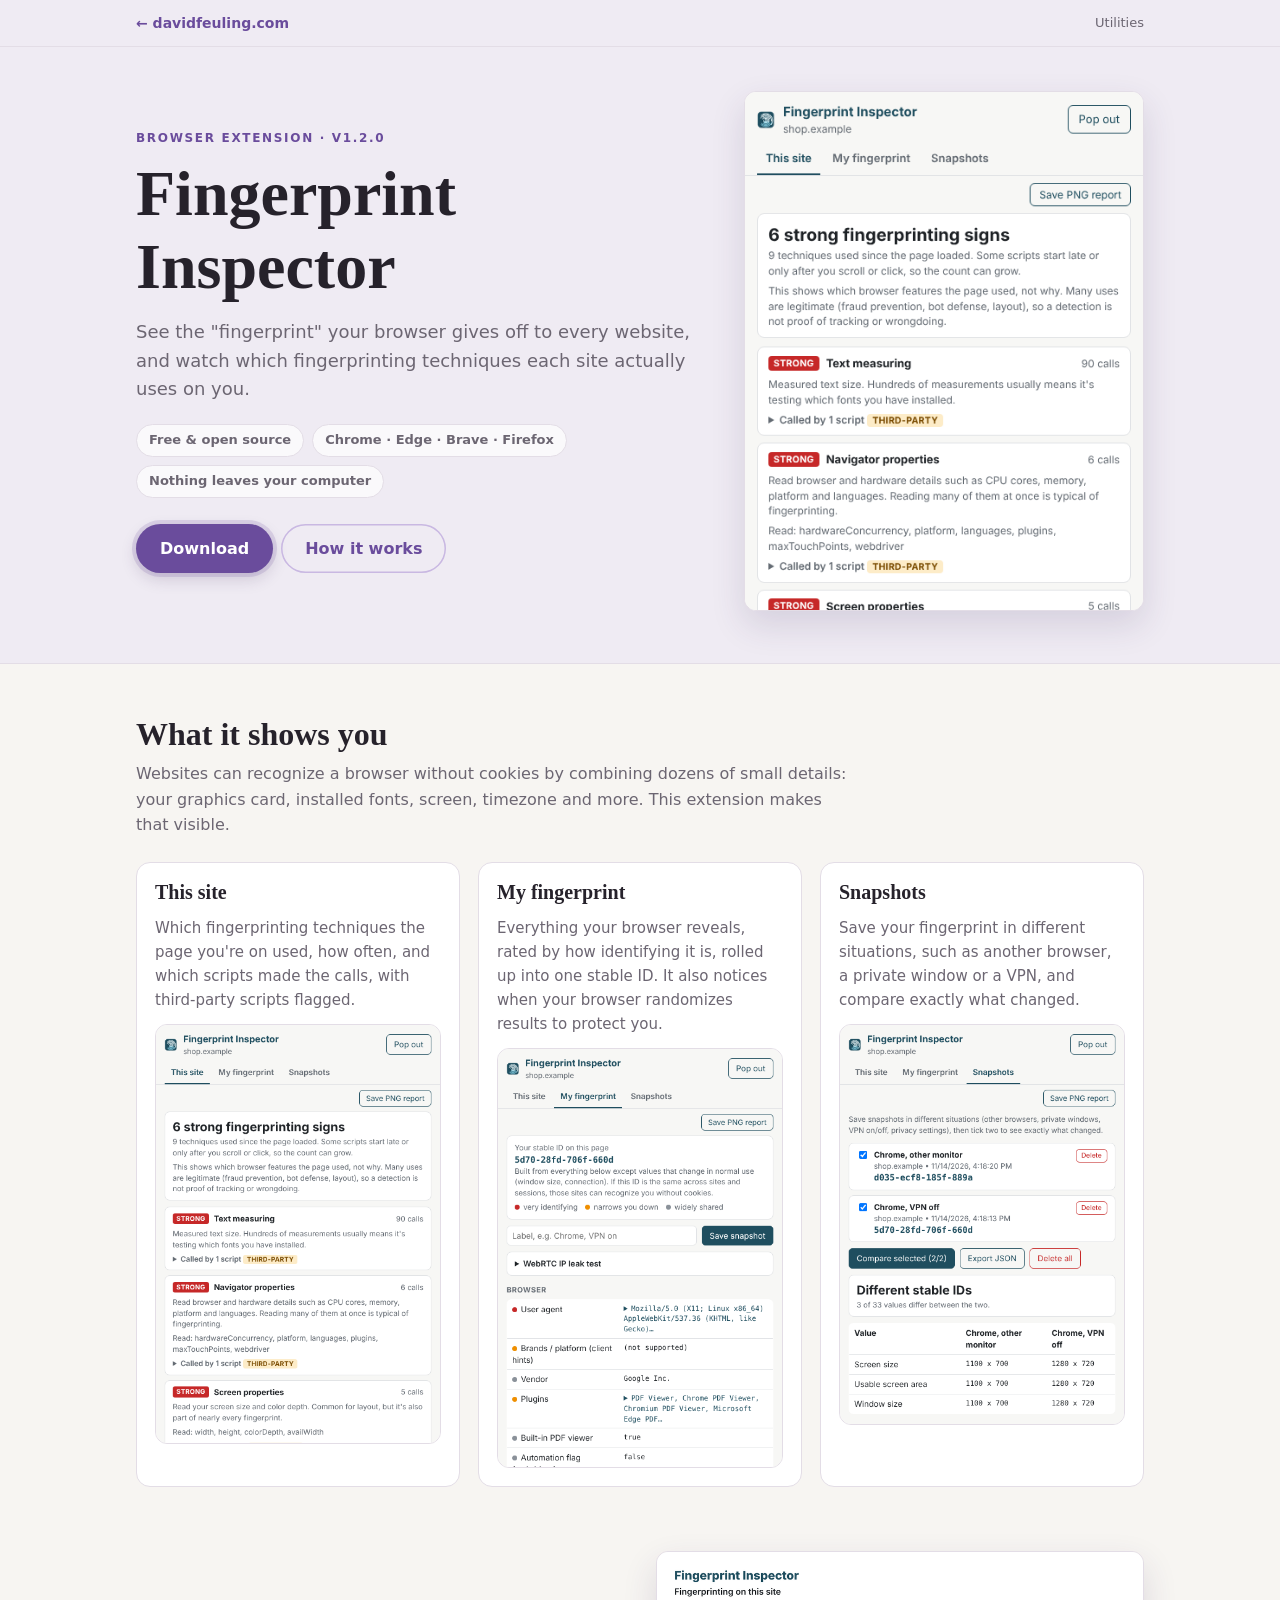
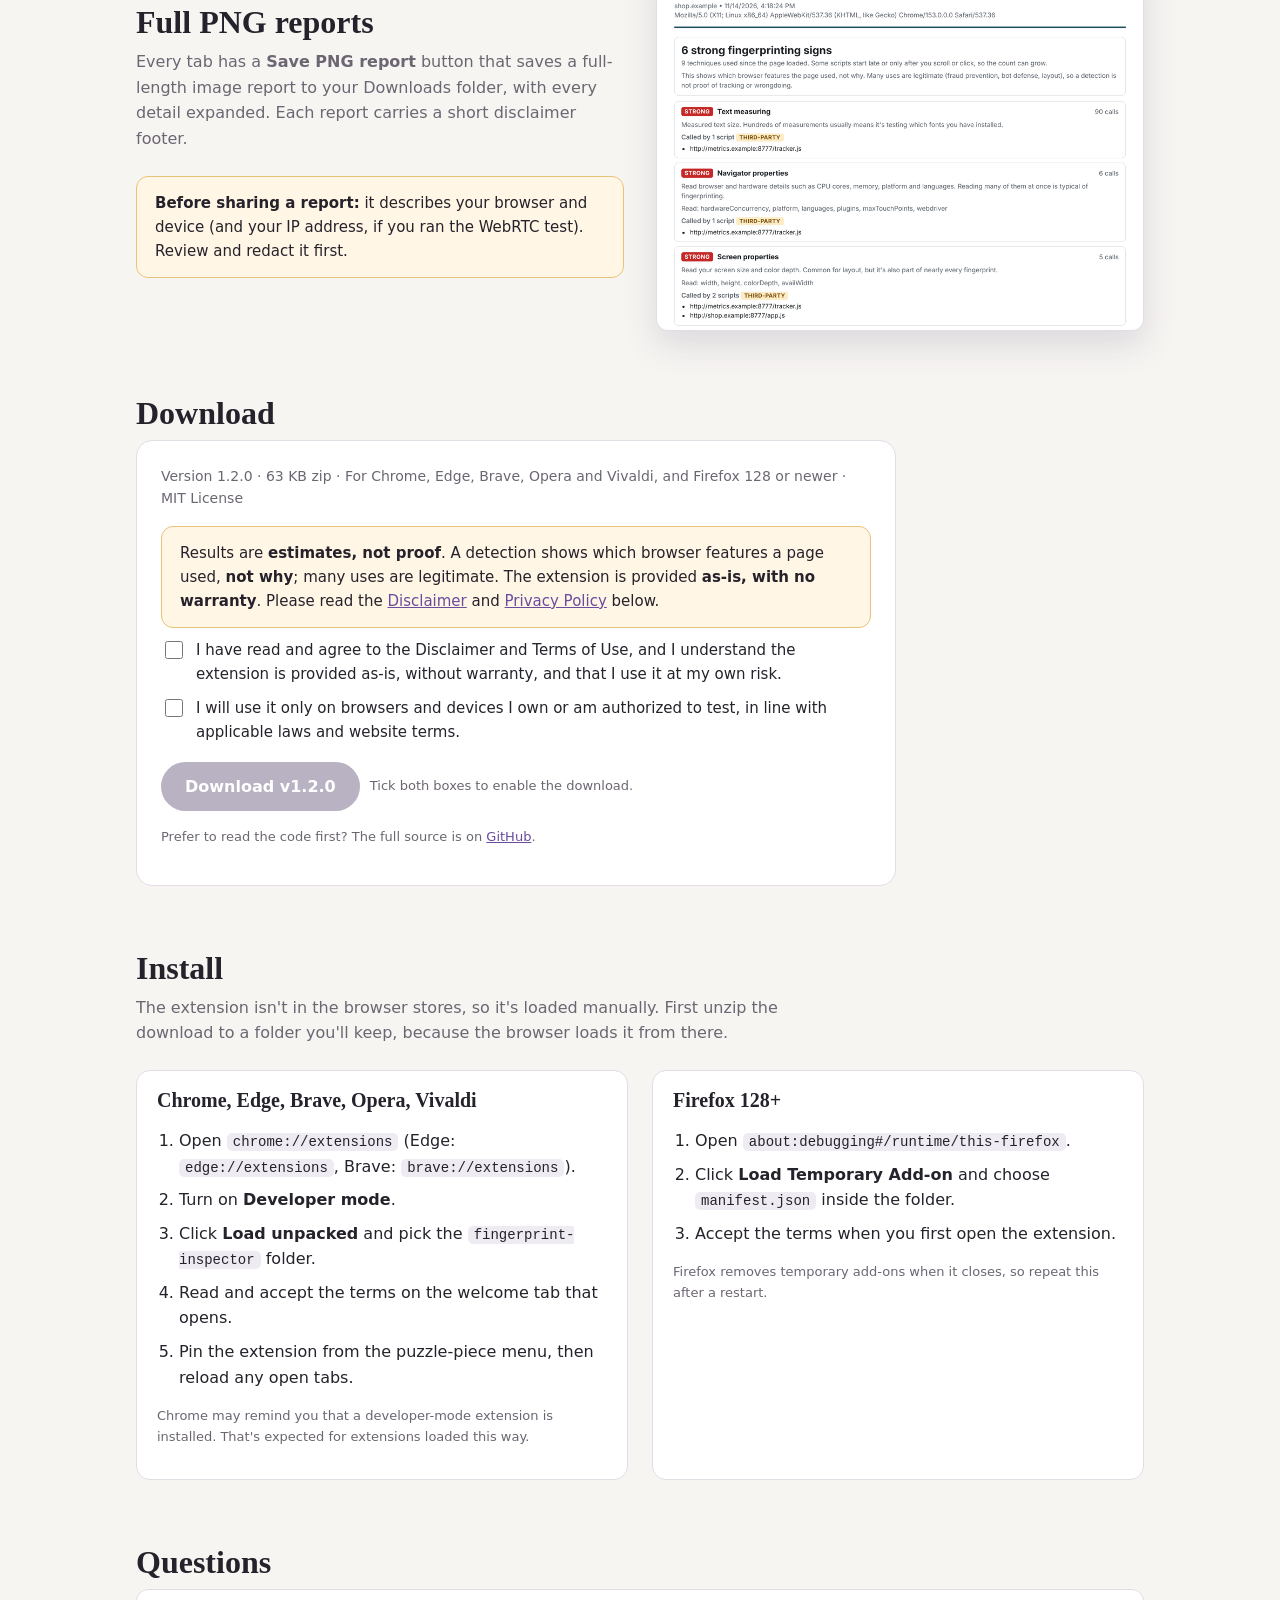
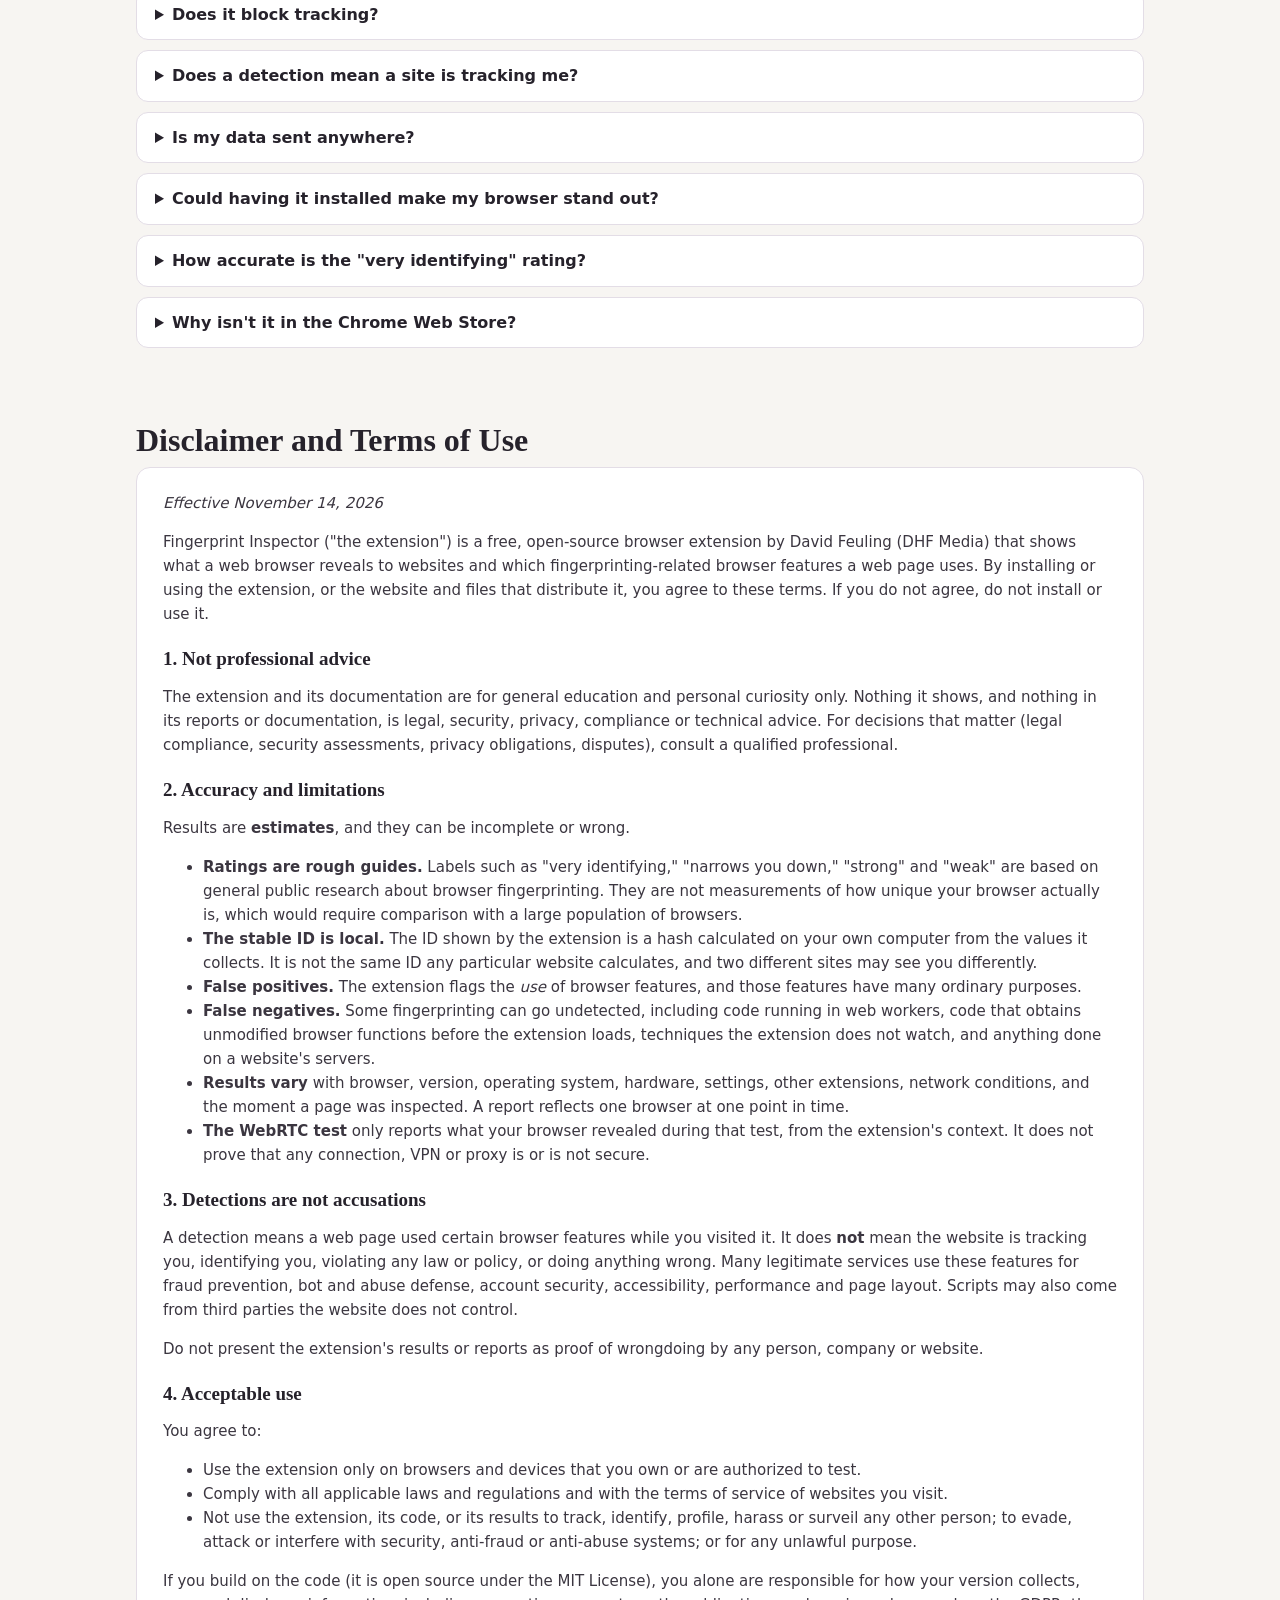
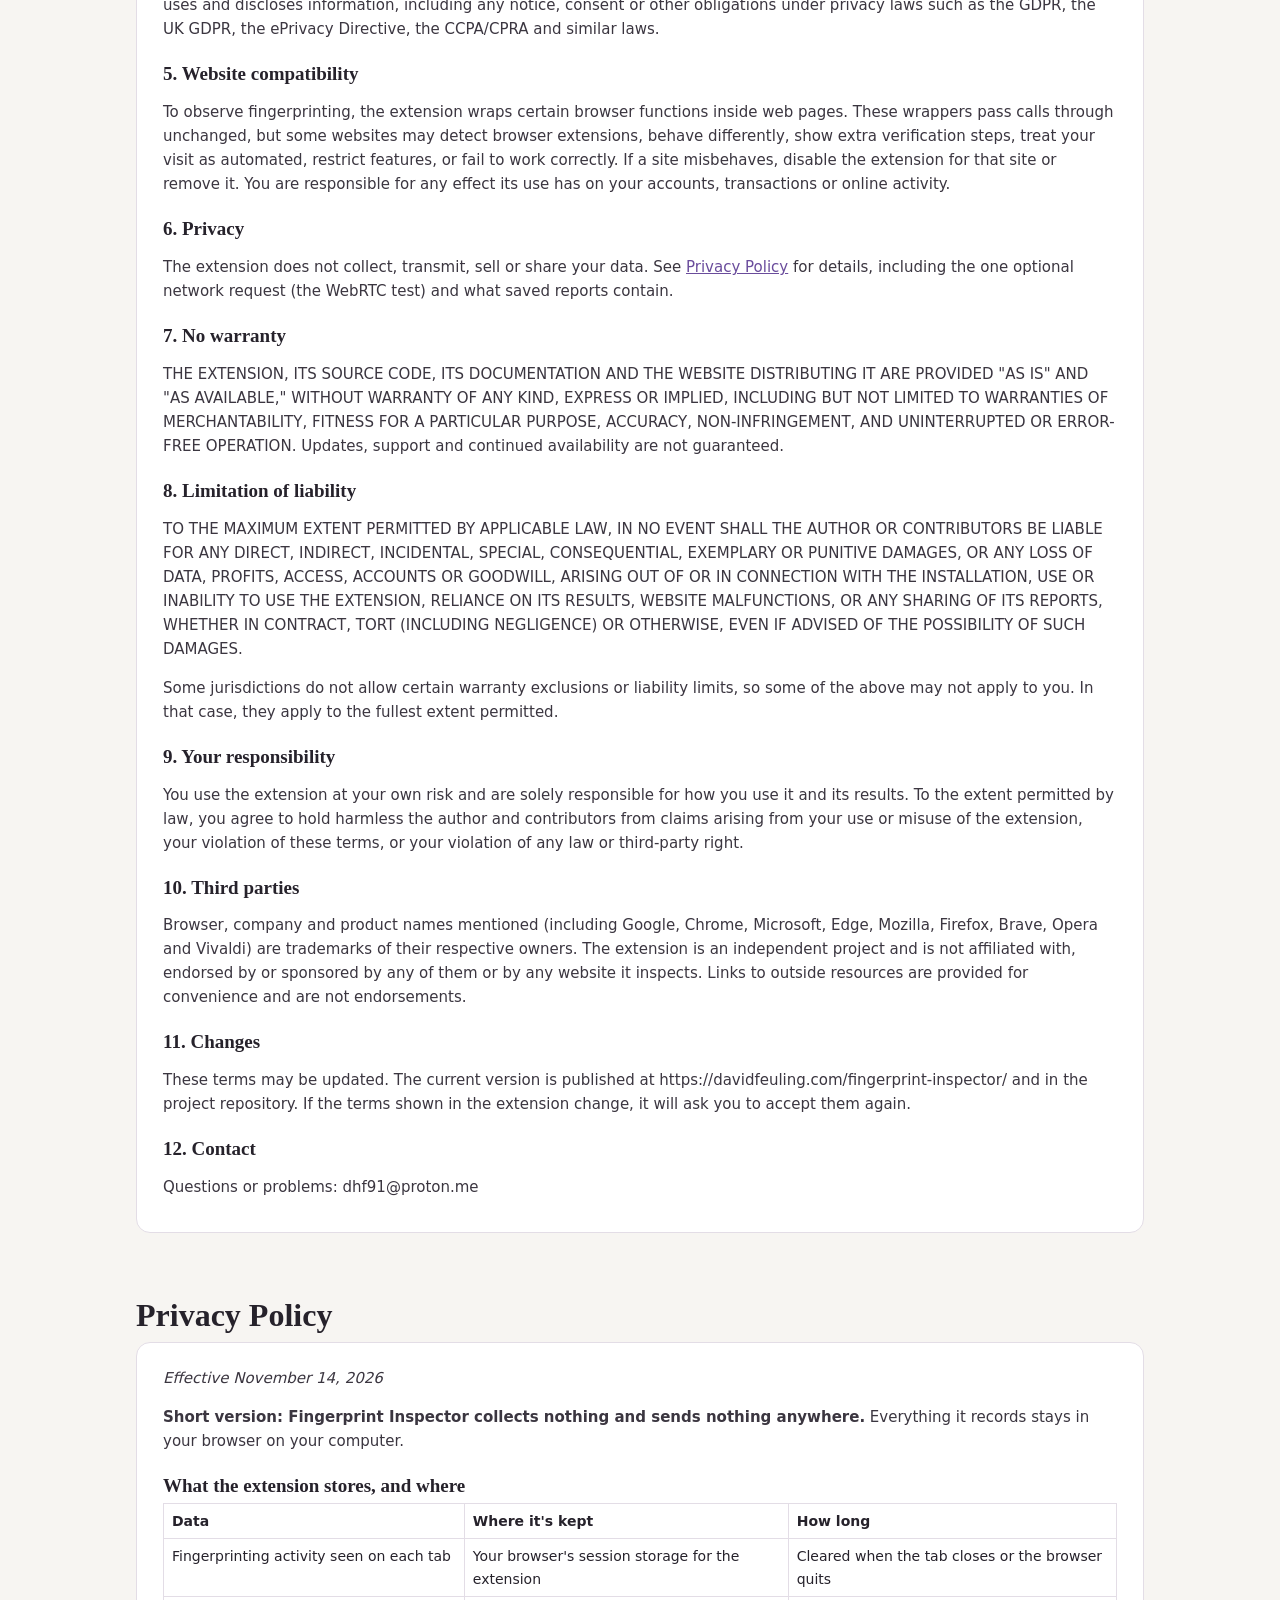
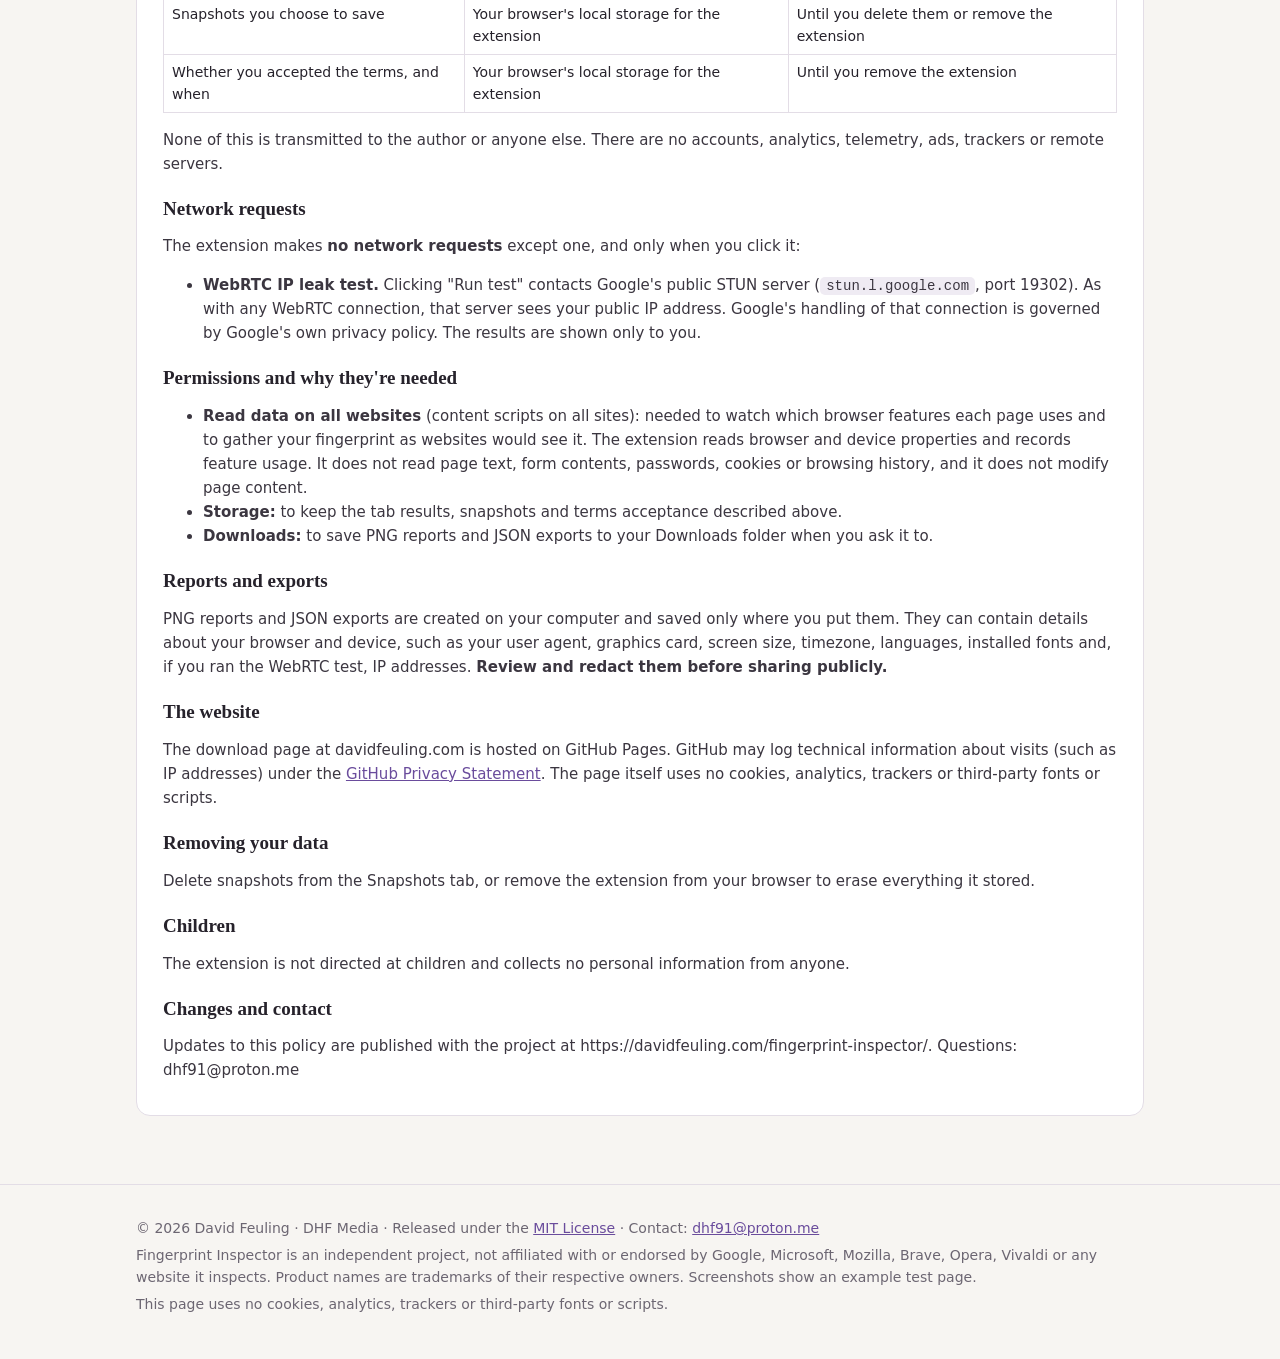
==== index.html @ 45d13601 "Fingerprint Inspector v1.2.0: extension, download page, disclaimer, privacy policy, MIT license" ====
<!doctype html>
<html lang="en">
<head>
<meta charset="utf-8">
<meta name="viewport" content="width=device-width, initial-scale=1">
<meta name="theme-color" content="#efebf3">
<title>Fingerprint Inspector — David Feuling</title>
<meta name="description" content="A free, open-source browser extension that shows what fingerprint your browser gives off and which fingerprinting techniques each site uses. Nothing leaves your computer.">
<meta name="referrer" content="no-referrer">
<link rel="icon" href="images/icon.png">
<style>
  :root {
    --bg: #f7f5f2; --hero: #efebf3; --panel: #ffffff; --line: #e3dde6;
    --text: #26222b; --muted: #6c6672; --accent: #6a4c9c; --accent-2: #7b8f86; --stripe: #c9b8e2;
    --warn-bg: #fff6e6; --warn-line: #e9c27a;
  }
  * { box-sizing: border-box; }
  html { scroll-behavior: smooth; }
  body { margin: 0; background: var(--bg); color: var(--text); font: 16px/1.6 system-ui, -apple-system, "Segoe UI", Roboto, sans-serif; }
  a { color: var(--accent); }
  .wrap { max-width: 1040px; margin: 0 auto; padding: 0 16px; }
  h1, h2, h3 { font-family: Georgia, "Times New Roman", serif; line-height: 1.15; }

  .topbar { background: var(--hero); border-bottom: 1px solid var(--line); }
  .topbar .wrap { display: flex; justify-content: space-between; align-items: center; padding-top: 12px; padding-bottom: 12px; font-size: 14px; }
  .topbar a { text-decoration: none; font-weight: 600; }

  header.hero { background: var(--hero); border-bottom: 1px solid var(--line); padding: 44px 0 52px; }
  .hero-grid { display: grid; grid-template-columns: 1.15fr .85fr; gap: 40px; align-items: center; }
  .kicker { color: var(--accent); font-weight: 600; letter-spacing: .14em; text-transform: uppercase; font-size: 12px; }
  h1 { font-size: clamp(38px, 6.5vw, 64px); margin: 8px 0 14px; }
  .lede { color: var(--muted); font-size: 18px; margin: 0 0 20px; max-width: 560px; }
  .chips { display: flex; flex-wrap: wrap; gap: 8px; margin-bottom: 26px; }
  .chip { font-size: 13px; font-weight: 600; padding: 5px 12px; border-radius: 999px; background: rgba(255,255,255,.7); border: 1px solid var(--line); color: var(--muted); }
  .btn { display: inline-block; font-weight: 600; font-size: 16px; padding: 12px 24px; border-radius: 999px; background: var(--accent); color: #fff; text-decoration: none; border: 0; cursor: pointer; box-shadow: 0 0 0 4px rgba(106,76,156,.16), 0 6px 16px rgba(60,40,90,.18); }
  .btn:hover { filter: brightness(1.1); }
  .btn[aria-disabled="true"] { background: #b9b2c2; box-shadow: none; cursor: not-allowed; filter: none; }
  .btn.ghost { background: transparent; color: var(--accent); box-shadow: inset 0 0 0 1.5px var(--stripe); margin-left: 8px; }
  .shot { width: 100%; border-radius: 12px; border: 1px solid var(--line); box-shadow: 0 14px 34px rgba(60,40,90,.14); background: #fff; display: block; }
  .hero .shot { max-width: 400px; max-height: 520px; object-fit: cover; object-position: top; margin-left: auto; }

  section { padding: 52px 0 12px; }
  section h2 { font-size: 32px; margin: 0 0 8px; }
  .sub { color: var(--muted); margin: 0 0 24px; max-width: 720px; }
  .features { display: grid; grid-template-columns: repeat(3, 1fr); gap: 18px; }
  .feature { background: var(--panel); border: 1px solid var(--line); border-radius: 14px; padding: 18px; display: flex; flex-direction: column; gap: 12px; }
  .feature h3 { margin: 0; font-size: 20px; }
  .feature p { margin: 0; color: var(--muted); font-size: 15px; }
  .feature .shot { box-shadow: none; max-height: 420px; object-fit: cover; object-position: top; }
  .split { display: grid; grid-template-columns: 1fr 1fr; gap: 32px; align-items: center; }
  .callout { background: var(--warn-bg); border: 1px solid var(--warn-line); border-radius: 12px; padding: 14px 18px; font-size: 15px; }

  .download-box { background: var(--panel); border: 1px solid var(--line); border-radius: 16px; padding: 24px; max-width: 760px; }
  .download-box .meta { color: var(--muted); font-size: 14px; margin: 0 0 16px; }
  .agree { display: flex; gap: 10px; align-items: flex-start; margin: 10px 0; font-size: 15px; }
  .agree input { width: 18px; height: 18px; margin-top: 3px; accent-color: var(--accent); flex: none; }
  .download-row { margin-top: 18px; display: flex; align-items: center; flex-wrap: wrap; gap: 10px; }
  .small { font-size: 13px; color: var(--muted); }

  ol.steps { padding-left: 22px; }
  ol.steps li { margin-bottom: 8px; }
  .cols { display: grid; grid-template-columns: 1fr 1fr; gap: 24px; }
  .card { background: var(--panel); border: 1px solid var(--line); border-radius: 14px; padding: 18px 20px; }
  .card h3 { margin: 0 0 8px; font-size: 20px; }
  code { font: 14px ui-monospace, Consolas, Menlo, monospace; background: var(--hero); padding: 1px 6px; border-radius: 5px; }

  details.faq { background: var(--panel); border: 1px solid var(--line); border-radius: 12px; padding: 12px 18px; margin-bottom: 10px; }
  details.faq summary { cursor: pointer; font-weight: 600; }
  details.faq p { color: var(--muted); margin: 10px 0 4px; }

  .legal { background: var(--panel); border: 1px solid var(--line); border-radius: 14px; padding: 8px 26px 18px; font-size: 15px; }
  .legal h1 { font-size: 26px; margin: 18px 0 4px; }
  .legal h2 { font-size: 19px; margin: 22px 0 6px; }
  .legal table { border-collapse: collapse; width: 100%; font-size: 14px; }
  .legal th, .legal td { border: 1px solid var(--line); padding: 6px 8px; text-align: left; vertical-align: top; }
  .legal p, .legal li { color: #3b3640; }

  footer { margin-top: 56px; padding: 28px 0 40px; border-top: 1px solid var(--line); color: var(--muted); font-size: 14px; }
  footer p { margin: 4px 0; }

  @media (max-width: 820px) {
    .hero-grid, .split, .cols { grid-template-columns: 1fr; }
    .features { grid-template-columns: 1fr; }
    .hero .shot { margin: 0 auto; }
    .btn.ghost { margin-left: 0; }
  }
</style>
</head>
<body>

<div class="topbar"><div class="wrap">
  <a href="/">← davidfeuling.com</a>
  <span class="small">Utilities</span>
</div></div>

<header class="hero"><div class="wrap hero-grid">
  <div>
    <div class="kicker">Browser extension · v1.2.0</div>
    <h1>Fingerprint Inspector</h1>
    <p class="lede">See the "fingerprint" your browser gives off to every website, and watch which fingerprinting techniques each site actually uses on you.</p>
    <div class="chips">
      <span class="chip">Free &amp; open source</span>
      <span class="chip">Chrome · Edge · Brave · Firefox</span>
      <span class="chip">Nothing leaves your computer</span>
    </div>
    <a class="btn" href="#download">Download</a><a class="btn ghost" href="#how">How it works</a>
  </div>
  <img class="shot" src="images/this-site.png" alt="The extension's This site tab listing fingerprinting techniques used by an example shop page" width="460" height="900">
</div></header>

<main class="wrap">

<section id="how">
  <h2>What it shows you</h2>
  <p class="sub">Websites can recognize a browser without cookies by combining dozens of small details: your graphics card, installed fonts, screen, timezone and more. This extension makes that visible.</p>
  <div class="features">
    <div class="feature">
      <h3>This site</h3>
      <p>Which fingerprinting techniques the page you're on used, how often, and which scripts made the calls, with third-party scripts flagged.</p>
      <img class="shot" src="images/this-site.png" alt="This site tab" loading="lazy">
    </div>
    <div class="feature">
      <h3>My fingerprint</h3>
      <p>Everything your browser reveals, rated by how identifying it is, rolled up into one stable ID. It also notices when your browser randomizes results to protect you.</p>
      <img class="shot" src="images/my-fingerprint.png" alt="My fingerprint tab" loading="lazy">
    </div>
    <div class="feature">
      <h3>Snapshots</h3>
      <p>Save your fingerprint in different situations, such as another browser, a private window or a VPN, and compare exactly what changed.</p>
      <img class="shot" src="images/snapshots.png" alt="Snapshots tab comparing two saved fingerprints" loading="lazy">
    </div>
  </div>
</section>

<section>
  <div class="split">
    <div>
      <h2>Full PNG reports</h2>
      <p class="sub">Every tab has a <b>Save PNG report</b> button that saves a full-length image report to your Downloads folder, with every detail expanded. Each report carries a short disclaimer footer.</p>
      <div class="callout"><b>Before sharing a report:</b> it describes your browser and device (and your IP address, if you ran the WebRTC test). Review and redact it first.</div>
    </div>
    <img class="shot" src="images/report.png" alt="Example of a PNG report" loading="lazy">
  </div>
</section>

<section id="download">
  <h2>Download</h2>
  <div class="download-box">
    <p class="meta">Version 1.2.0 · 63 KB zip · For Chrome, Edge, Brave, Opera and Vivaldi, and Firefox 128 or newer · MIT License</p>
    <div class="callout">Results are <b>estimates, not proof</b>. A detection shows which browser features a page used, <b>not why</b>; many uses are legitimate. The extension is provided <b>as-is, with no warranty</b>. Please read the <a href="#disclaimer">Disclaimer</a> and <a href="#privacy">Privacy Policy</a> below.</div>
    <label class="agree"><input type="checkbox" id="agree-terms"> <span>I have read and agree to the Disclaimer and Terms of Use, and I understand the extension is provided as-is, without warranty, and that I use it at my own risk.</span></label>
    <label class="agree"><input type="checkbox" id="agree-use"> <span>I will use it only on browsers and devices I own or am authorized to test, in line with applicable laws and website terms.</span></label>
    <div class="download-row">
      <a class="btn" id="download-btn" role="button" aria-disabled="true" tabindex="0">Download v1.2.0</a>
      <span class="small" id="download-hint">Tick both boxes to enable the download.</span>
    </div>
    <p class="small" style="margin-top:16px">Prefer to read the code first? The full source is on <a href="https://github.com/DHFM91/fingerprint-inspector" target="_blank" rel="noopener">GitHub</a>.</p>
  </div>
</section>

<section id="install">
  <h2>Install</h2>
  <p class="sub">The extension isn't in the browser stores, so it's loaded manually. First unzip the download to a folder you'll keep, because the browser loads it from there.</p>
  <div class="cols">
    <div class="card">
      <h3>Chrome, Edge, Brave, Opera, Vivaldi</h3>
      <ol class="steps">
        <li>Open <code>chrome://extensions</code> (Edge: <code>edge://extensions</code>, Brave: <code>brave://extensions</code>).</li>
        <li>Turn on <b>Developer mode</b>.</li>
        <li>Click <b>Load unpacked</b> and pick the <code>fingerprint-inspector</code> folder.</li>
        <li>Read and accept the terms on the welcome tab that opens.</li>
        <li>Pin the extension from the puzzle-piece menu, then reload any open tabs.</li>
      </ol>
      <p class="small">Chrome may remind you that a developer-mode extension is installed. That's expected for extensions loaded this way.</p>
    </div>
    <div class="card">
      <h3>Firefox 128+</h3>
      <ol class="steps">
        <li>Open <code>about:debugging#/runtime/this-firefox</code>.</li>
        <li>Click <b>Load Temporary Add-on</b> and choose <code>manifest.json</code> inside the folder.</li>
        <li>Accept the terms when you first open the extension.</li>
      </ol>
      <p class="small">Firefox removes temporary add-ons when it closes, so repeat this after a restart.</p>
    </div>
  </div>
</section>

<section id="faq">
  <h2>Questions</h2>
  <details class="faq"><summary>Does it block tracking?</summary>
    <p>No. It only observes and reports. It doesn't change what websites see or stop them from collecting anything.</p></details>
  <details class="faq"><summary>Does a detection mean a site is tracking me?</summary>
    <p>Not necessarily. It means the page used browser features that fingerprinting relies on. Many sites use them for fraud prevention, bot and abuse defense, account security or layout, and scripts may come from third parties the site doesn't control.</p></details>
  <details class="faq"><summary>Is my data sent anywhere?</summary>
    <p>No. Everything stays in your browser. The only network request is the optional WebRTC test, which contacts Google's public STUN server when you click it. See the <a href="#privacy">Privacy Policy</a>.</p></details>
  <details class="faq"><summary>Could having it installed make my browser stand out?</summary>
    <p>Possibly. The extension watches browser functions as pages use them, and some sites can detect that kind of change. If a site behaves oddly or asks for extra verification, disable the extension for that site.</p></details>
  <details class="faq"><summary>How accurate is the "very identifying" rating?</summary>
    <p>It's a rough guide based on public research. Knowing how unique you really are requires comparing your browser with many others; sites such as the EFF's Cover Your Tracks and AmIUnique do that.</p></details>
  <details class="faq"><summary>Why isn't it in the Chrome Web Store?</summary>
    <p>It's a personal, open-source project shared as-is. Loading it manually also lets you read every line of the code before you run it.</p></details>
</section>

<section id="disclaimer">
  <h2>Disclaimer and Terms of Use</h2>
  <div class="legal"><p><em>Effective November 14, 2026</em></p>
<p>Fingerprint Inspector ("the extension") is a free, open-source browser extension by David Feuling (DHF Media) that shows what a web browser reveals to websites and which fingerprinting-related browser features a web page uses. By installing or using the extension, or the website and files that distribute it, you agree to these terms. If you do not agree, do not install or use it.</p>
<h2>1. Not professional advice</h2>
<p>The extension and its documentation are for general education and personal curiosity only. Nothing it shows, and nothing in its reports or documentation, is legal, security, privacy, compliance or technical advice. For decisions that matter (legal compliance, security assessments, privacy obligations, disputes), consult a qualified professional.</p>
<h2>2. Accuracy and limitations</h2>
<p>Results are <strong>estimates</strong>, and they can be incomplete or wrong.</p>
<ul>
<li><strong>Ratings are rough guides.</strong> Labels such as "very identifying," "narrows you down," "strong" and "weak" are based on general public research about browser fingerprinting. They are not measurements of how unique your browser actually is, which would require comparison with a large population of browsers.</li>
<li><strong>The stable ID is local.</strong> The ID shown by the extension is a hash calculated on your own computer from the values it collects. It is not the same ID any particular website calculates, and two different sites may see you differently.</li>
<li><strong>False positives.</strong> The extension flags the <em>use</em> of browser features, and those features have many ordinary purposes.</li>
<li><strong>False negatives.</strong> Some fingerprinting can go undetected, including code running in web workers, code that obtains unmodified browser functions before the extension loads, techniques the extension does not watch, and anything done on a website's servers.</li>
<li><strong>Results vary</strong> with browser, version, operating system, hardware, settings, other extensions, network conditions, and the moment a page was inspected. A report reflects one browser at one point in time.</li>
<li><strong>The WebRTC test</strong> only reports what your browser revealed during that test, from the extension's context. It does not prove that any connection, VPN or proxy is or is not secure.</li>
</ul>
<h2>3. Detections are not accusations</h2>
<p>A detection means a web page used certain browser features while you visited it. It does <strong>not</strong> mean the website is tracking you, identifying you, violating any law or policy, or doing anything wrong. Many legitimate services use these features for fraud prevention, bot and abuse defense, account security, accessibility, performance and page layout. Scripts may also come from third parties the website does not control.</p>
<p>Do not present the extension's results or reports as proof of wrongdoing by any person, company or website.</p>
<h2>4. Acceptable use</h2>
<p>You agree to:</p>
<ul>
<li>Use the extension only on browsers and devices that you own or are authorized to test.</li>
<li>Comply with all applicable laws and regulations and with the terms of service of websites you visit.</li>
<li>Not use the extension, its code, or its results to track, identify, profile, harass or surveil any other person; to evade, attack or interfere with security, anti-fraud or anti-abuse systems; or for any unlawful purpose.</li>
</ul>
<p>If you build on the code (it is open source under the MIT License), you alone are responsible for how your version collects, uses and discloses information, including any notice, consent or other obligations under privacy laws such as the GDPR, the UK GDPR, the ePrivacy Directive, the CCPA/CPRA and similar laws.</p>
<h2>5. Website compatibility</h2>
<p>To observe fingerprinting, the extension wraps certain browser functions inside web pages. These wrappers pass calls through unchanged, but some websites may detect browser extensions, behave differently, show extra verification steps, treat your visit as automated, restrict features, or fail to work correctly. If a site misbehaves, disable the extension for that site or remove it. You are responsible for any effect its use has on your accounts, transactions or online activity.</p>
<h2>6. Privacy</h2>
<p>The extension does not collect, transmit, sell or share your data. See <a href="#privacy">Privacy Policy</a> for details, including the one optional network request (the WebRTC test) and what saved reports contain.</p>
<h2>7. No warranty</h2>
<p>THE EXTENSION, ITS SOURCE CODE, ITS DOCUMENTATION AND THE WEBSITE DISTRIBUTING IT ARE PROVIDED "AS IS" AND "AS AVAILABLE," WITHOUT WARRANTY OF ANY KIND, EXPRESS OR IMPLIED, INCLUDING BUT NOT LIMITED TO WARRANTIES OF MERCHANTABILITY, FITNESS FOR A PARTICULAR PURPOSE, ACCURACY, NON-INFRINGEMENT, AND UNINTERRUPTED OR ERROR-FREE OPERATION. Updates, support and continued availability are not guaranteed.</p>
<h2>8. Limitation of liability</h2>
<p>TO THE MAXIMUM EXTENT PERMITTED BY APPLICABLE LAW, IN NO EVENT SHALL THE AUTHOR OR CONTRIBUTORS BE LIABLE FOR ANY DIRECT, INDIRECT, INCIDENTAL, SPECIAL, CONSEQUENTIAL, EXEMPLARY OR PUNITIVE DAMAGES, OR ANY LOSS OF DATA, PROFITS, ACCESS, ACCOUNTS OR GOODWILL, ARISING OUT OF OR IN CONNECTION WITH THE INSTALLATION, USE OR INABILITY TO USE THE EXTENSION, RELIANCE ON ITS RESULTS, WEBSITE MALFUNCTIONS, OR ANY SHARING OF ITS REPORTS, WHETHER IN CONTRACT, TORT (INCLUDING NEGLIGENCE) OR OTHERWISE, EVEN IF ADVISED OF THE POSSIBILITY OF SUCH DAMAGES.</p>
<p>Some jurisdictions do not allow certain warranty exclusions or liability limits, so some of the above may not apply to you. In that case, they apply to the fullest extent permitted.</p>
<h2>9. Your responsibility</h2>
<p>You use the extension at your own risk and are solely responsible for how you use it and its results. To the extent permitted by law, you agree to hold harmless the author and contributors from claims arising from your use or misuse of the extension, your violation of these terms, or your violation of any law or third-party right.</p>
<h2>10. Third parties</h2>
<p>Browser, company and product names mentioned (including Google, Chrome, Microsoft, Edge, Mozilla, Firefox, Brave, Opera and Vivaldi) are trademarks of their respective owners. The extension is an independent project and is not affiliated with, endorsed by or sponsored by any of them or by any website it inspects. Links to outside resources are provided for convenience and are not endorsements.</p>
<h2>11. Changes</h2>
<p>These terms may be updated. The current version is published at https://davidfeuling.com/fingerprint-inspector/ and in the project repository. If the terms shown in the extension change, it will ask you to accept them again.</p>
<h2>12. Contact</h2>
<p>Questions or problems: dhf91@proton.me</p></div>
</section>

<section id="privacy">
  <h2>Privacy Policy</h2>
  <div class="legal"><p><em>Effective November 14, 2026</em></p>
<p><strong>Short version: Fingerprint Inspector collects nothing and sends nothing anywhere.</strong> Everything it records stays in your browser on your computer.</p>
<h2>What the extension stores, and where</h2>
<table>
<thead>
<tr>
<th>Data</th>
<th>Where it's kept</th>
<th>How long</th>
</tr>
</thead>
<tbody>
<tr>
<td>Fingerprinting activity seen on each tab</td>
<td>Your browser's session storage for the extension</td>
<td>Cleared when the tab closes or the browser quits</td>
</tr>
<tr>
<td>Snapshots you choose to save</td>
<td>Your browser's local storage for the extension</td>
<td>Until you delete them or remove the extension</td>
</tr>
<tr>
<td>Whether you accepted the terms, and when</td>
<td>Your browser's local storage for the extension</td>
<td>Until you remove the extension</td>
</tr>
</tbody>
</table>
<p>None of this is transmitted to the author or anyone else. There are no accounts, analytics, telemetry, ads, trackers or remote servers.</p>
<h2>Network requests</h2>
<p>The extension makes <strong>no network requests</strong> except one, and only when you click it:</p>
<ul>
<li><strong>WebRTC IP leak test.</strong> Clicking "Run test" contacts Google's public STUN server (<code>stun.l.google.com</code>, port 19302). As with any WebRTC connection, that server sees your public IP address. Google's handling of that connection is governed by Google's own privacy policy. The results are shown only to you.</li>
</ul>
<h2>Permissions and why they're needed</h2>
<ul>
<li><strong>Read data on all websites</strong> (content scripts on all sites): needed to watch which browser features each page uses and to gather your fingerprint as websites would see it. The extension reads browser and device properties and records feature usage. It does not read page text, form contents, passwords, cookies or browsing history, and it does not modify page content.</li>
<li><strong>Storage:</strong> to keep the tab results, snapshots and terms acceptance described above.</li>
<li><strong>Downloads:</strong> to save PNG reports and JSON exports to your Downloads folder when you ask it to.</li>
</ul>
<h2>Reports and exports</h2>
<p>PNG reports and JSON exports are created on your computer and saved only where you put them. They can contain details about your browser and device, such as your user agent, graphics card, screen size, timezone, languages, installed fonts and, if you ran the WebRTC test, IP addresses. <strong>Review and redact them before sharing publicly.</strong></p>
<h2>The website</h2>
<p>The download page at davidfeuling.com is hosted on GitHub Pages. GitHub may log technical information about visits (such as IP addresses) under the <a href="https://docs.github.com/en/site-policy/privacy-policies/github-general-privacy-statement">GitHub Privacy Statement</a>. The page itself uses no cookies, analytics, trackers or third-party fonts or scripts.</p>
<h2>Removing your data</h2>
<p>Delete snapshots from the Snapshots tab, or remove the extension from your browser to erase everything it stored.</p>
<h2>Children</h2>
<p>The extension is not directed at children and collects no personal information from anyone.</p>
<h2>Changes and contact</h2>
<p>Updates to this policy are published with the project at https://davidfeuling.com/fingerprint-inspector/. Questions: dhf91@proton.me</p></div>
</section>

</main>

<footer><div class="wrap">
  <p>© 2026 David Feuling · DHF Media · Released under the <a href="LICENSE">MIT License</a> · Contact: <a href="mailto:dhf91@proton.me">dhf91@proton.me</a></p>
  <p>Fingerprint Inspector is an independent project, not affiliated with or endorsed by Google, Microsoft, Mozilla, Brave, Opera, Vivaldi or any website it inspects. Product names are trademarks of their respective owners. Screenshots show an example test page.</p>
  <p>This page uses no cookies, analytics, trackers or third-party fonts or scripts.</p>
</div></footer>

<script>
  // Download unlocks only after both boxes are ticked.
  (function () {
    var terms = document.getElementById("agree-terms");
    var use = document.getElementById("agree-use");
    var btn = document.getElementById("download-btn");
    var hint = document.getElementById("download-hint");
    var FILE = "downloads/fingerprint-inspector-v1.2.0.zip";
    function update() {
      var ok = terms.checked && use.checked;
      btn.setAttribute("aria-disabled", ok ? "false" : "true");
      if (ok) { btn.href = FILE; btn.setAttribute("download", ""); hint.textContent = "Thanks. Install steps are below."; }
      else { btn.removeAttribute("href"); btn.removeAttribute("download"); hint.textContent = "Tick both boxes to enable the download."; }
    }
    terms.addEventListener("change", update);
    use.addEventListener("change", update);
    btn.addEventListener("click", function (e) { if (btn.getAttribute("aria-disabled") === "true") { e.preventDefault(); hint.textContent = "Please tick both boxes first."; } });
    update();
  })();
</script>
</body>
</html>
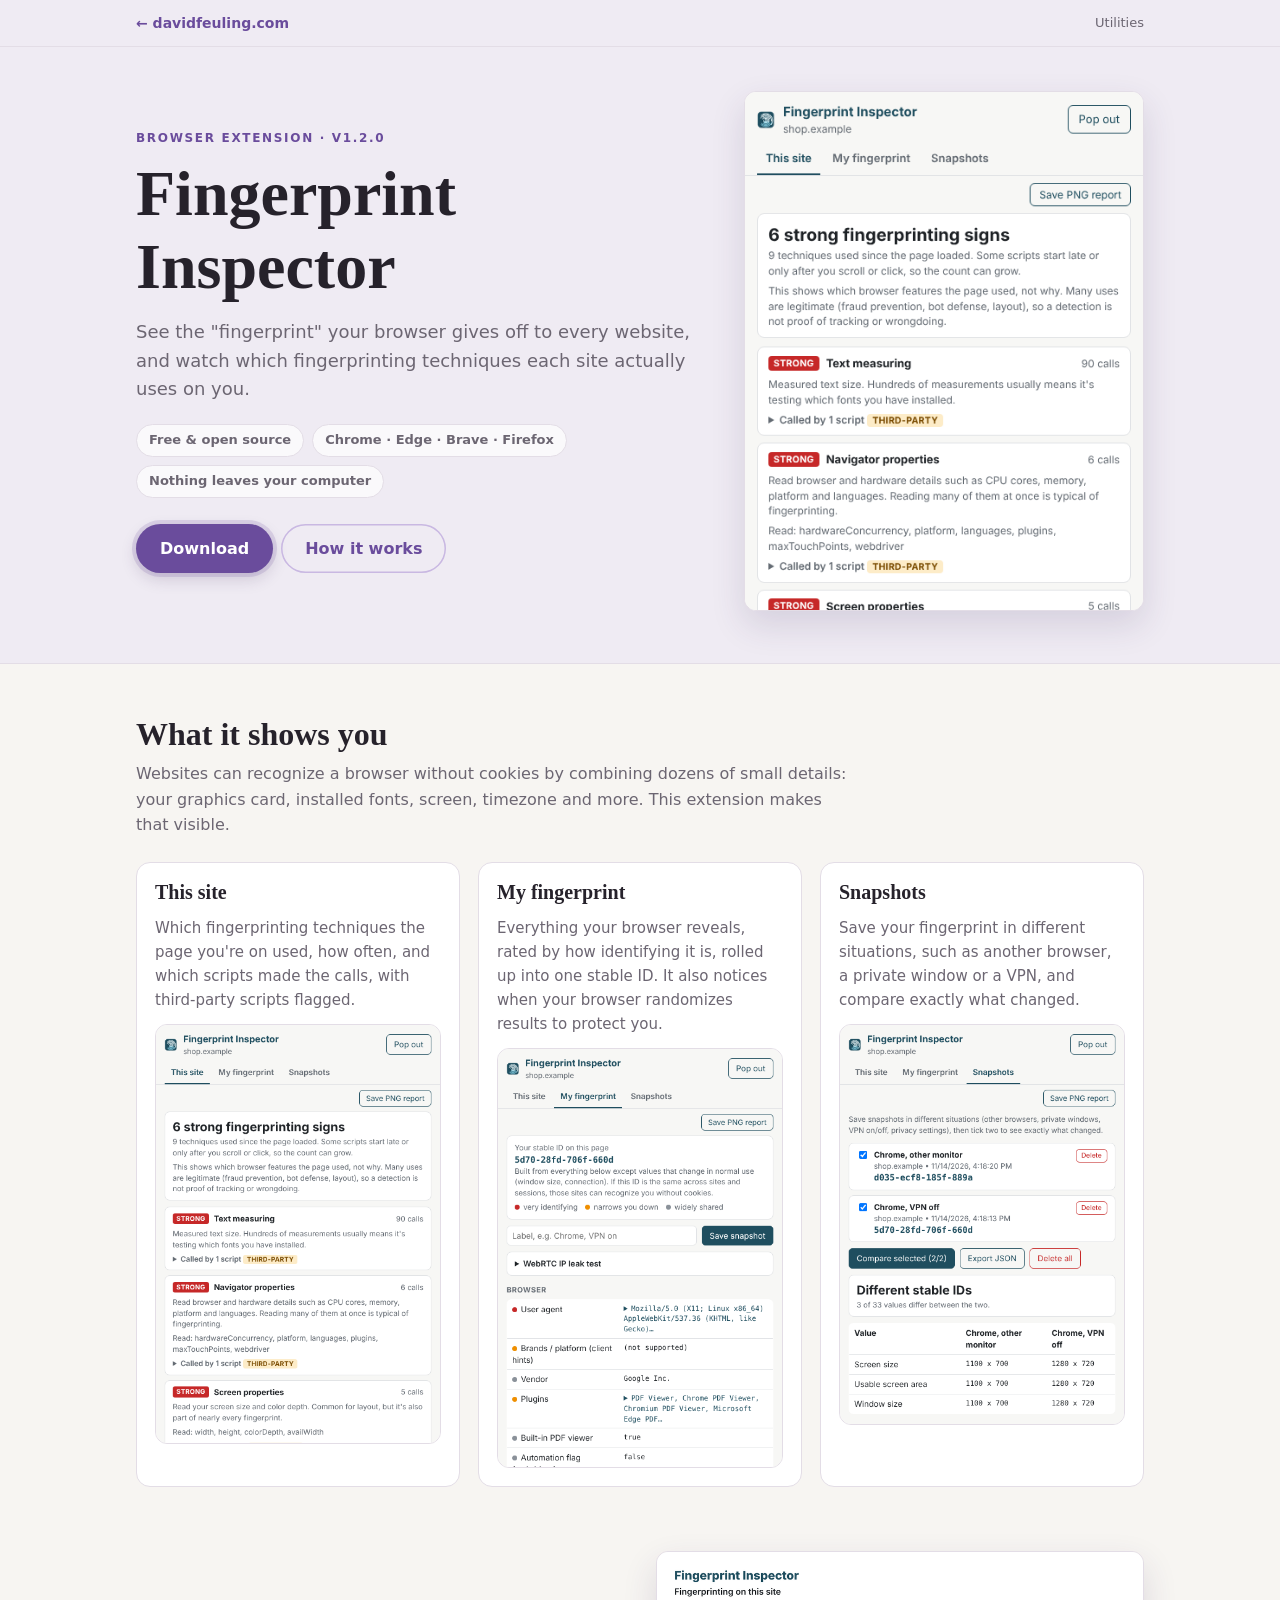
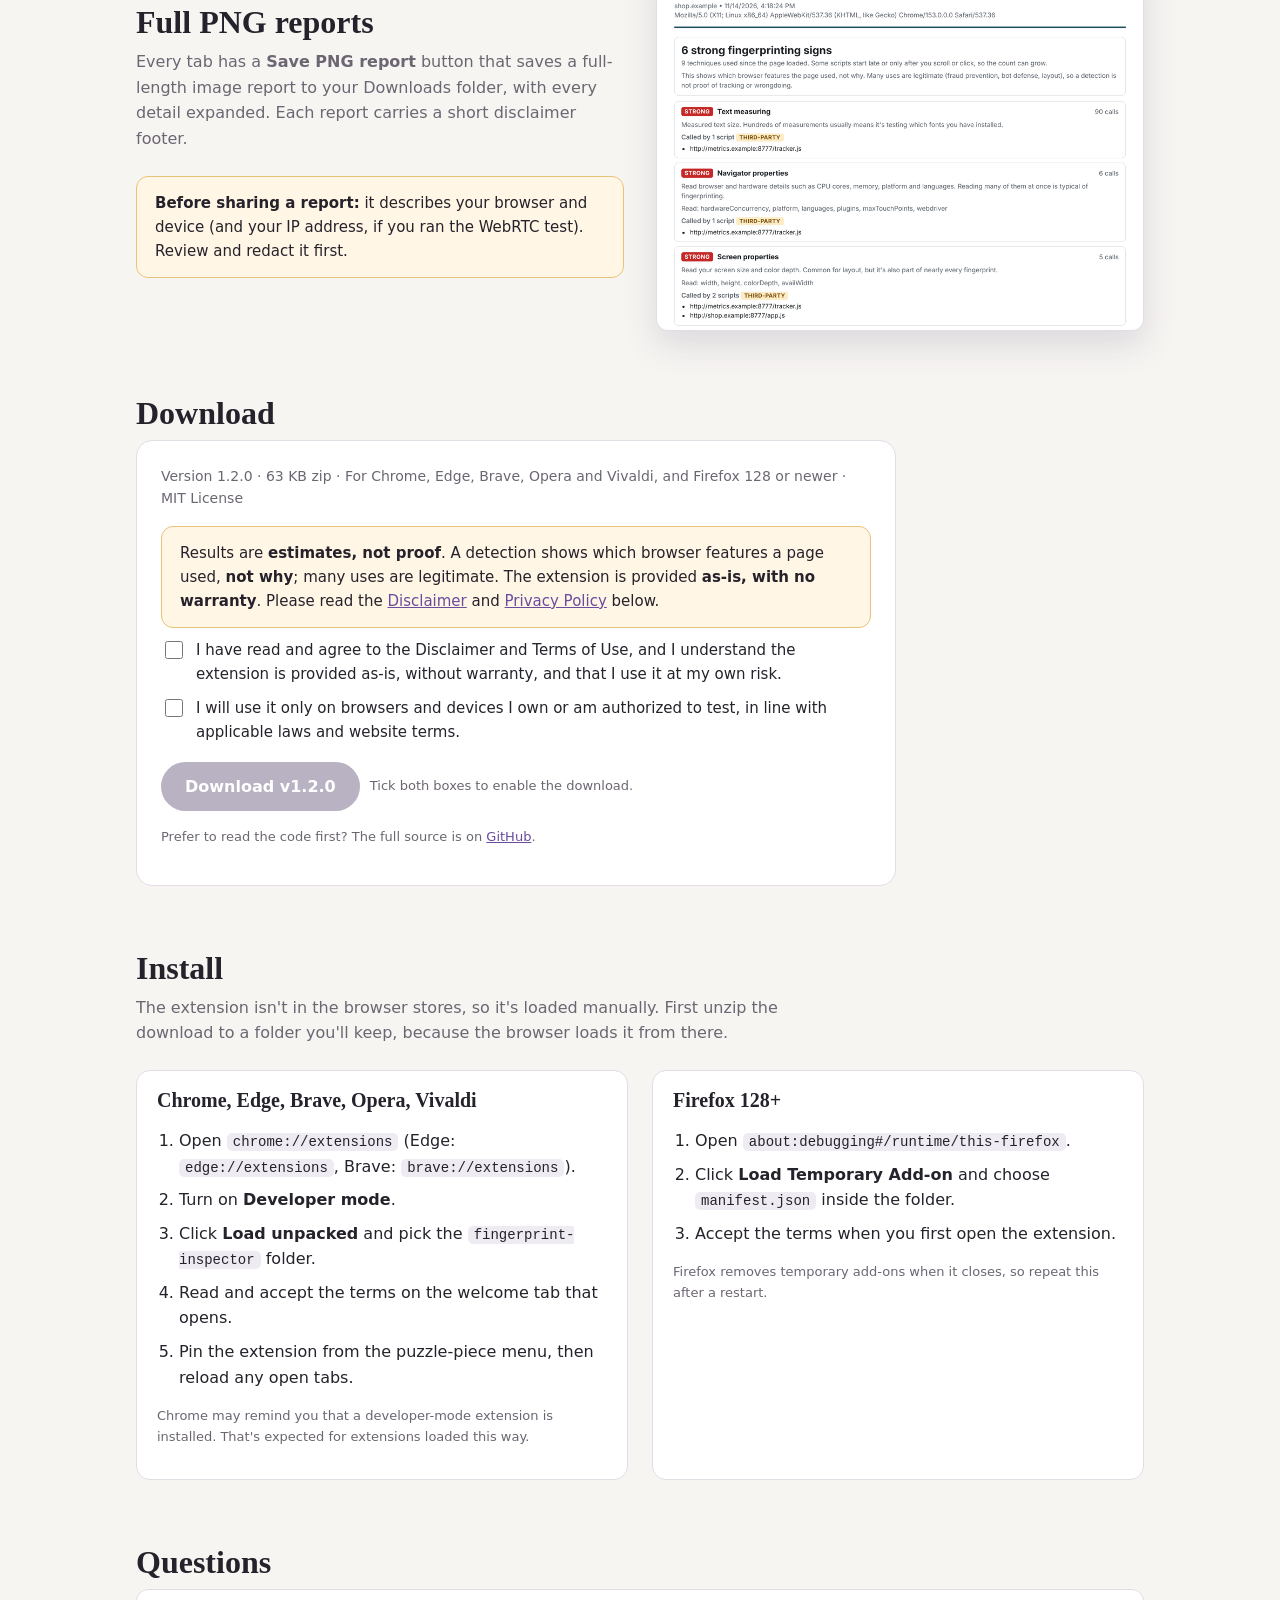
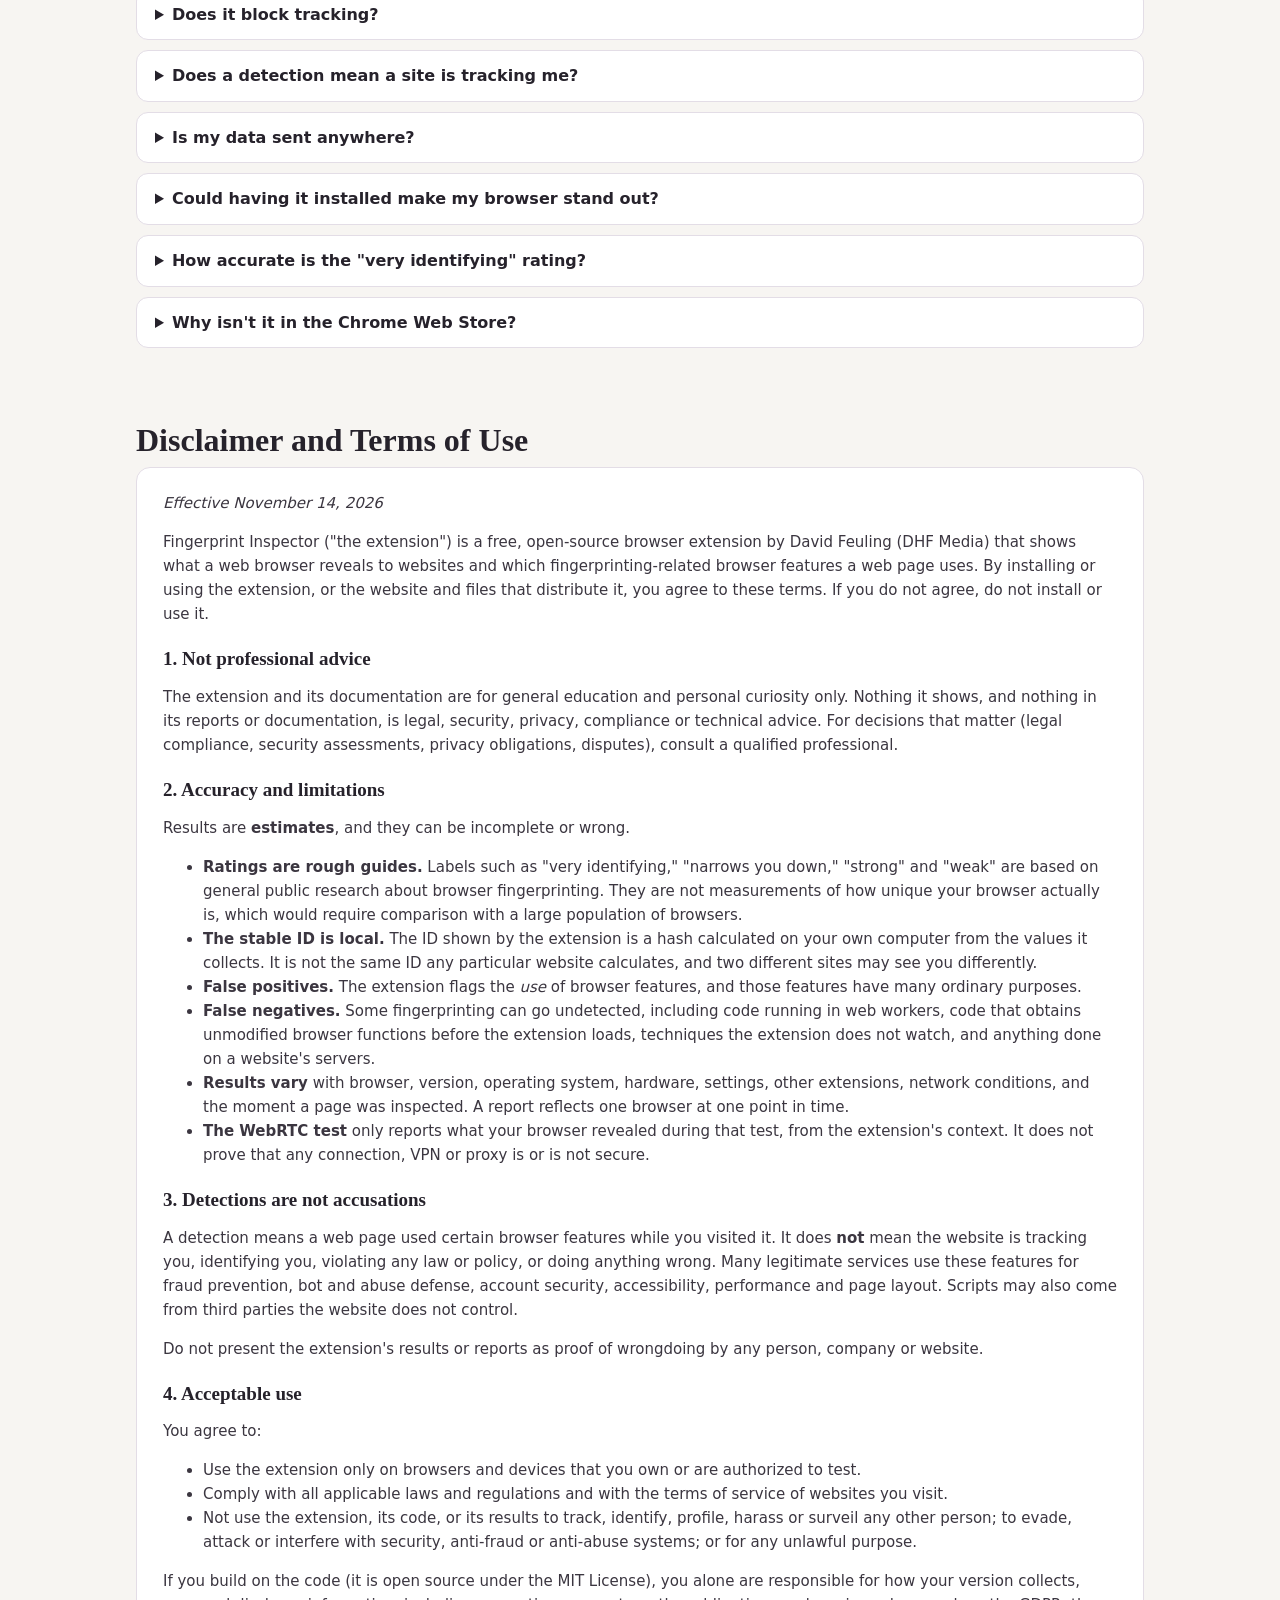
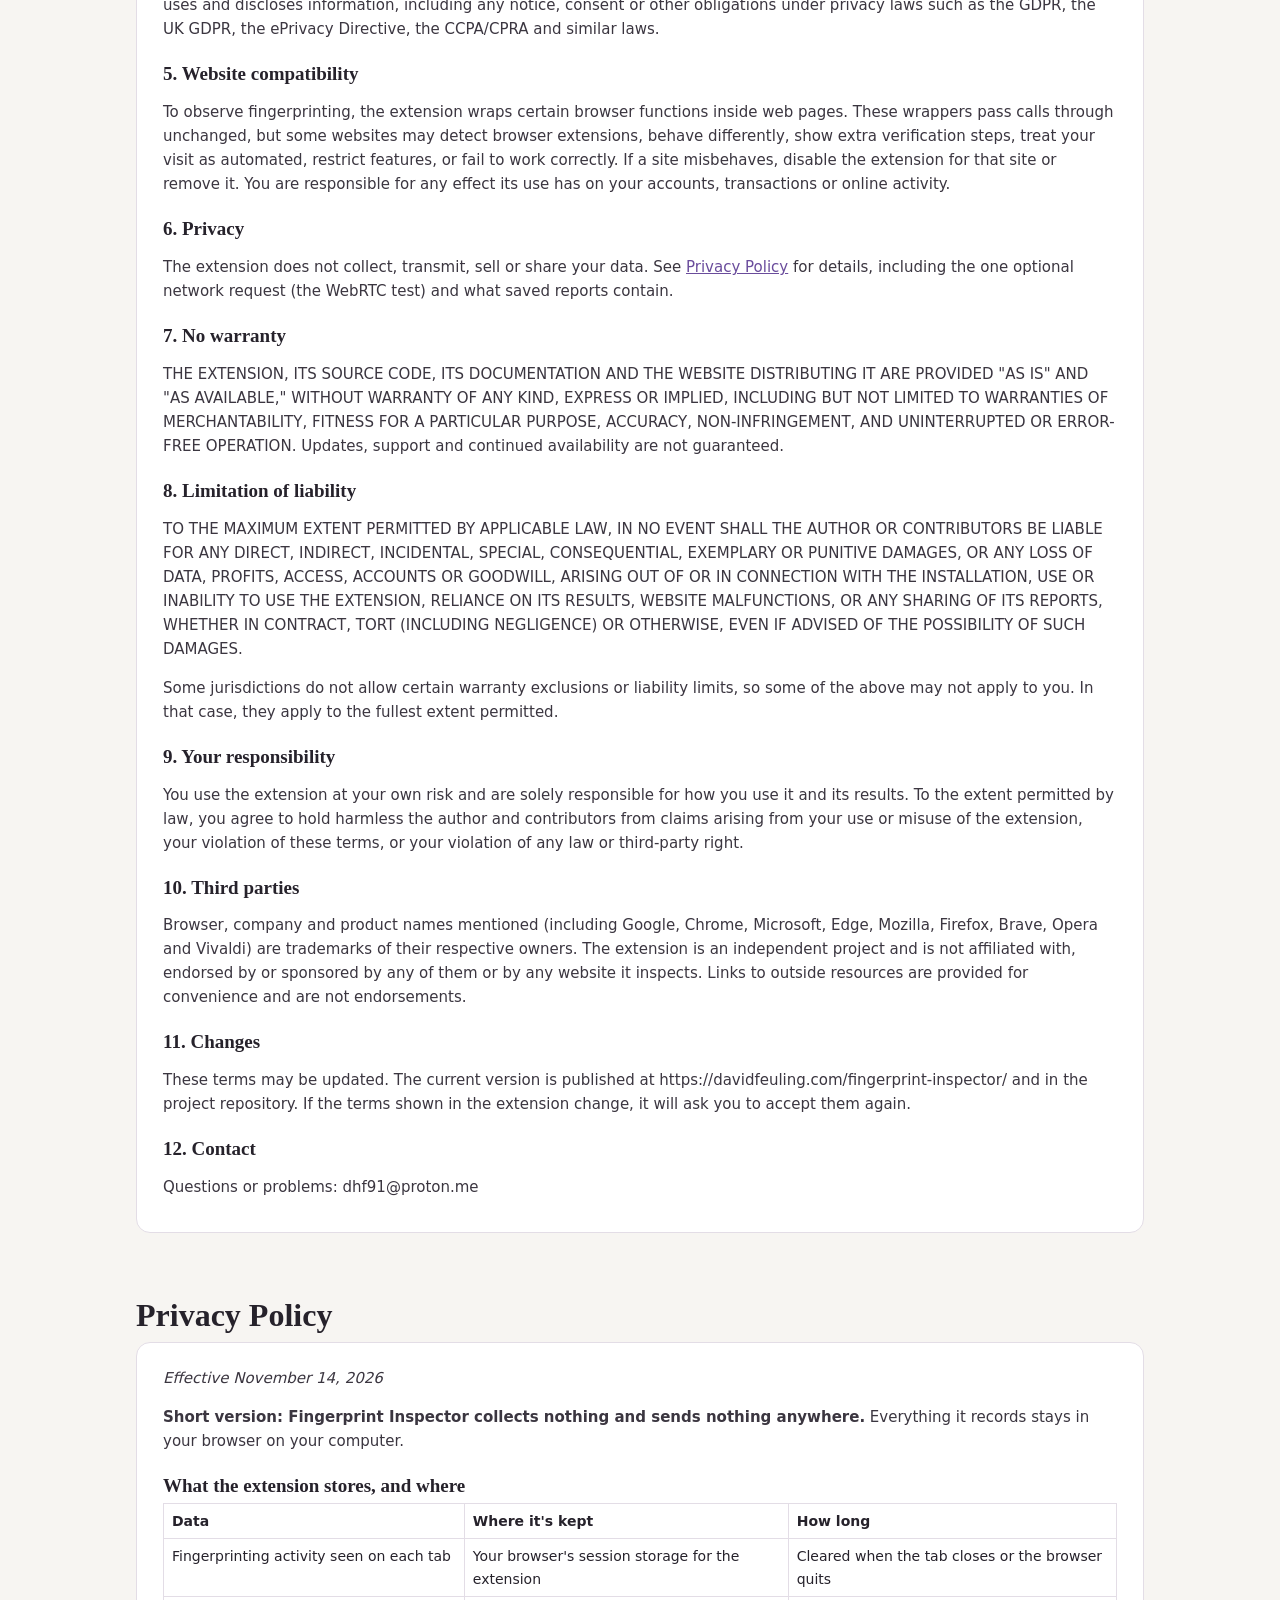
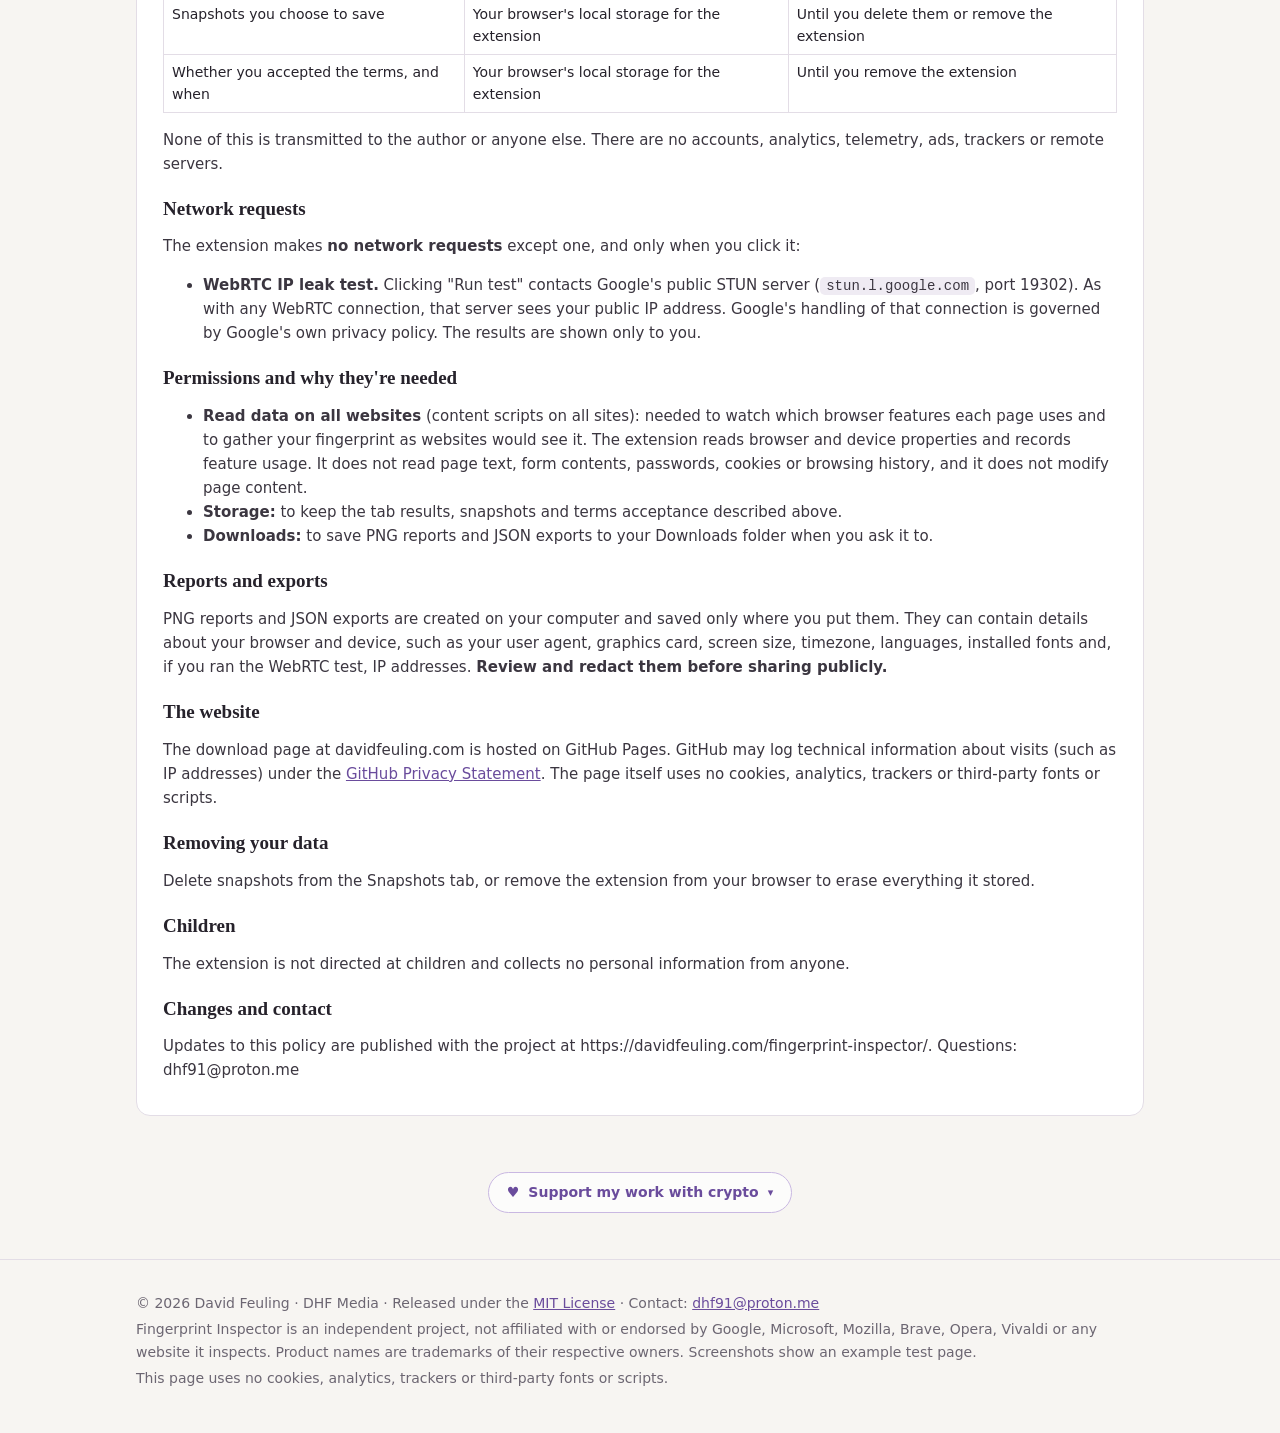
==== commit 2f51803c: "Add crypto donation strip to the download page" ====
--- a/index.html
+++ b/index.html
@@ -75,8 +75,30 @@
   .legal th, .legal td { border: 1px solid var(--line); padding: 6px 8px; text-align: left; vertical-align: top; }
   .legal p, .legal li { color: #3b3640; }
 
-  footer { margin-top: 56px; padding: 28px 0 40px; border-top: 1px solid var(--line); color: var(--muted); font-size: 14px; }
+  footer { margin-top: 32px; padding: 28px 0 40px; border-top: 1px solid var(--line); color: var(--muted); font-size: 14px; }
   footer p { margin: 4px 0; }
+
+  /* support with crypto (collapsible, above the footer) */
+  details.support{max-width:900px;margin:44px auto 0;padding:0 16px 14px;text-align:center}
+  details.support[hidden]{display:none}
+  details.support summary{display:inline-flex;align-items:center;gap:9px;cursor:pointer;list-style:none;font-size:14px;font-weight:600;color:var(--accent);padding:8px 18px;border:1px solid var(--stripe);border-radius:999px;background:rgba(255,255,255,.7);user-select:none}
+  details.support summary::-webkit-details-marker{display:none}
+  details.support summary::after{content:"\25BE";font-size:11px;transition:transform .15s}
+  details.support[open] summary::after{transform:rotate(180deg)}
+  details.support summary:hover{background:var(--panel)}
+  details.support summary:focus-visible{outline:2px solid var(--accent);outline-offset:2px}
+  .coins{display:grid;grid-template-columns:repeat(auto-fit,minmax(200px,1fr));gap:12px;margin-top:12px;text-align:left}
+  .coin{background:var(--panel);border:1px solid var(--line);border-radius:12px;padding:14px;display:flex;flex-direction:column;gap:8px;min-width:0}
+  .coin-head{display:flex;justify-content:space-between;align-items:baseline;gap:8px}
+  .coin-head strong{font-size:15px;color:var(--text)}
+  .coin-head span{font-size:11px;font-weight:600;letter-spacing:.08em;color:var(--accent-2)}
+  .coin .qr{width:100%;max-width:150px;aspect-ratio:1;align-self:center;border-radius:6px;overflow:hidden}
+  .coin .qr svg{display:block;width:100%;height:100%}
+  .coin code{font:12px/1.4 ui-monospace,SFMono-Regular,Menlo,Consolas,monospace;color:var(--text);background:var(--bg);border-radius:6px;padding:6px 8px;word-break:break-all;user-select:all}
+  .coin .note{font-size:12px;color:var(--muted);margin:0}
+  .coin button{font:600 13px system-ui,-apple-system,"Segoe UI",sans-serif;color:#fff;background:var(--accent);border:0;border-radius:8px;padding:8px 10px;cursor:pointer;margin-top:auto}
+  .coin button:hover{filter:brightness(1.1)}
+  .coin button.done{background:var(--accent-2)}
 
   @media (max-width: 820px) {
     .hero-grid, .split, .cols { grid-template-columns: 1fr; }
@@ -304,12 +326,18 @@
 
 </main>
 
+<details class="support" id="support" hidden>
+ <summary><span aria-hidden="true">♥</span> Support my work with crypto</summary>
+ <div class="coins" id="coins"></div>
+</details>
+
 <footer><div class="wrap">
   <p>© 2026 David Feuling · DHF Media · Released under the <a href="LICENSE">MIT License</a> · Contact: <a href="mailto:dhf91@proton.me">dhf91@proton.me</a></p>
   <p>Fingerprint Inspector is an independent project, not affiliated with or endorsed by Google, Microsoft, Mozilla, Brave, Opera, Vivaldi or any website it inspects. Product names are trademarks of their respective owners. Screenshots show an example test page.</p>
   <p>This page uses no cookies, analytics, trackers or third-party fonts or scripts.</p>
 </div></footer>
 
+<script src="js/support.js"></script>
 <script>
   // Download unlocks only after both boxes are ticked.
   (function () {
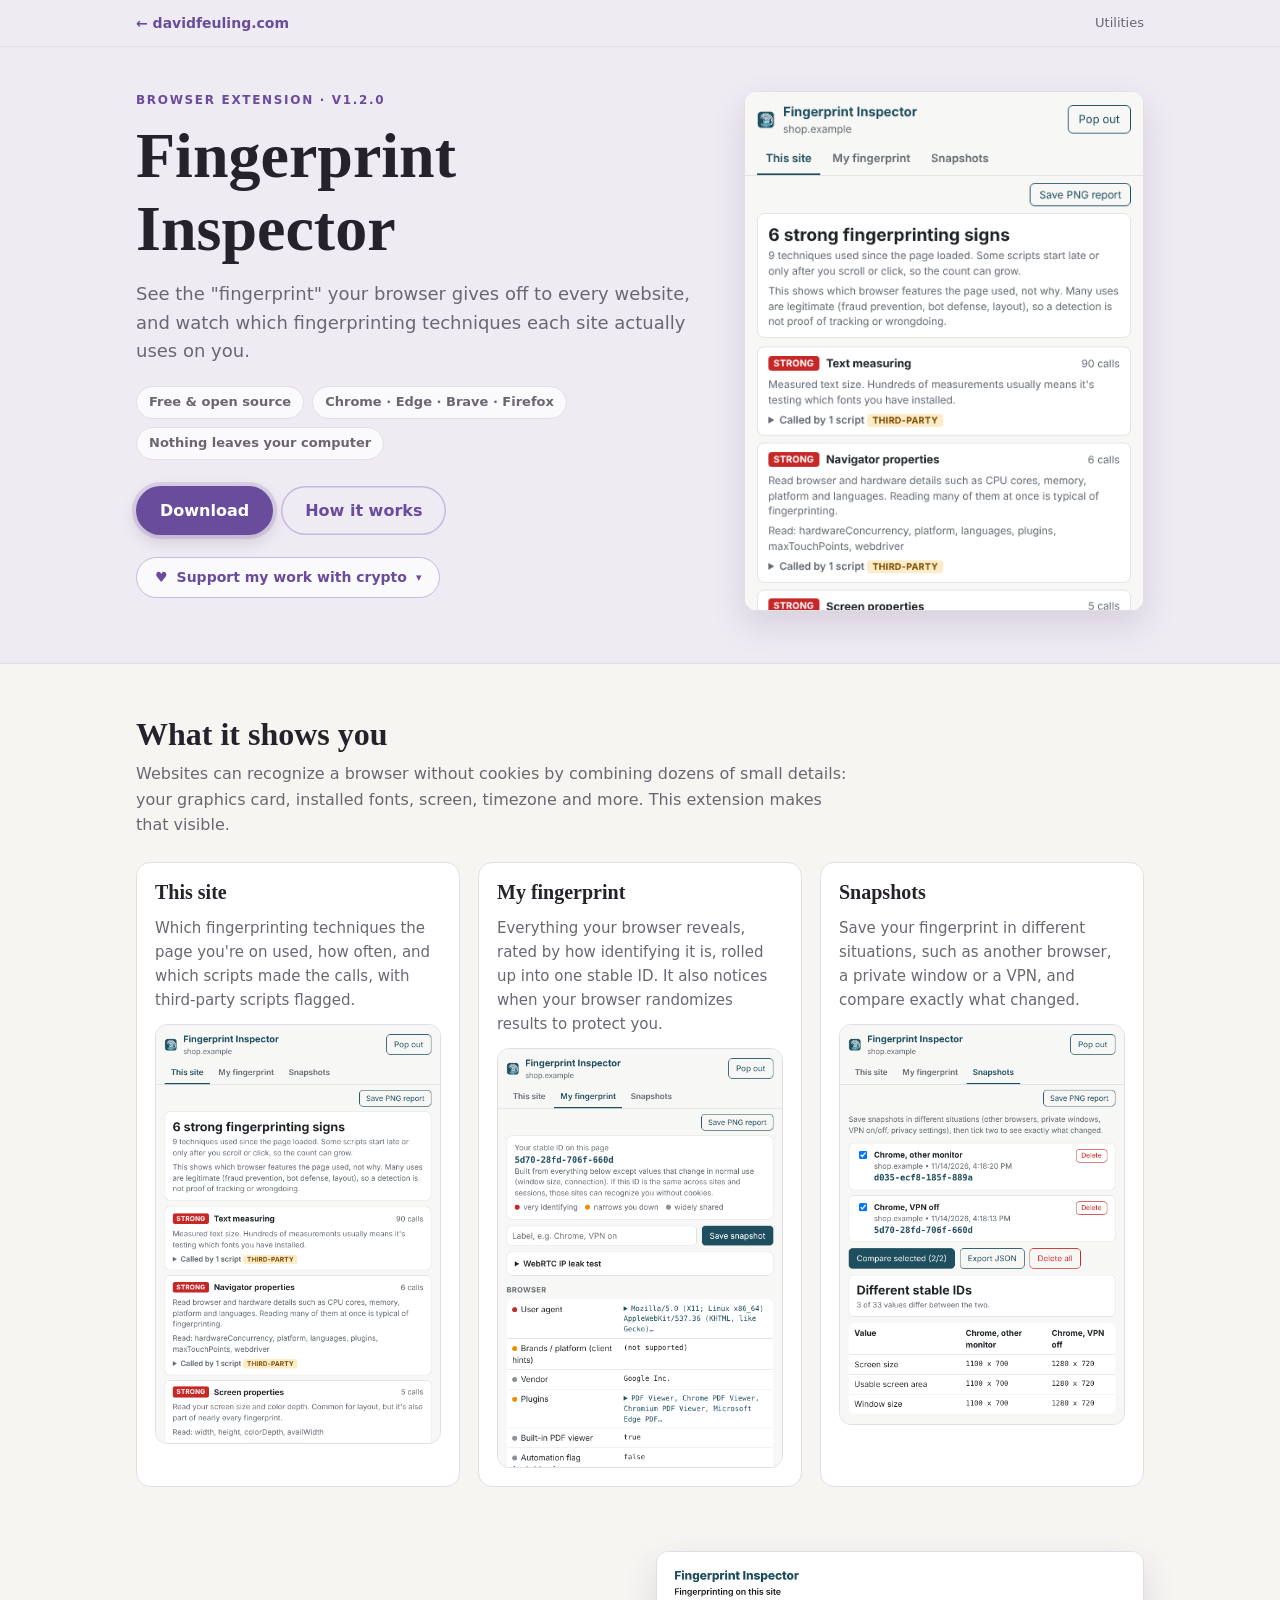
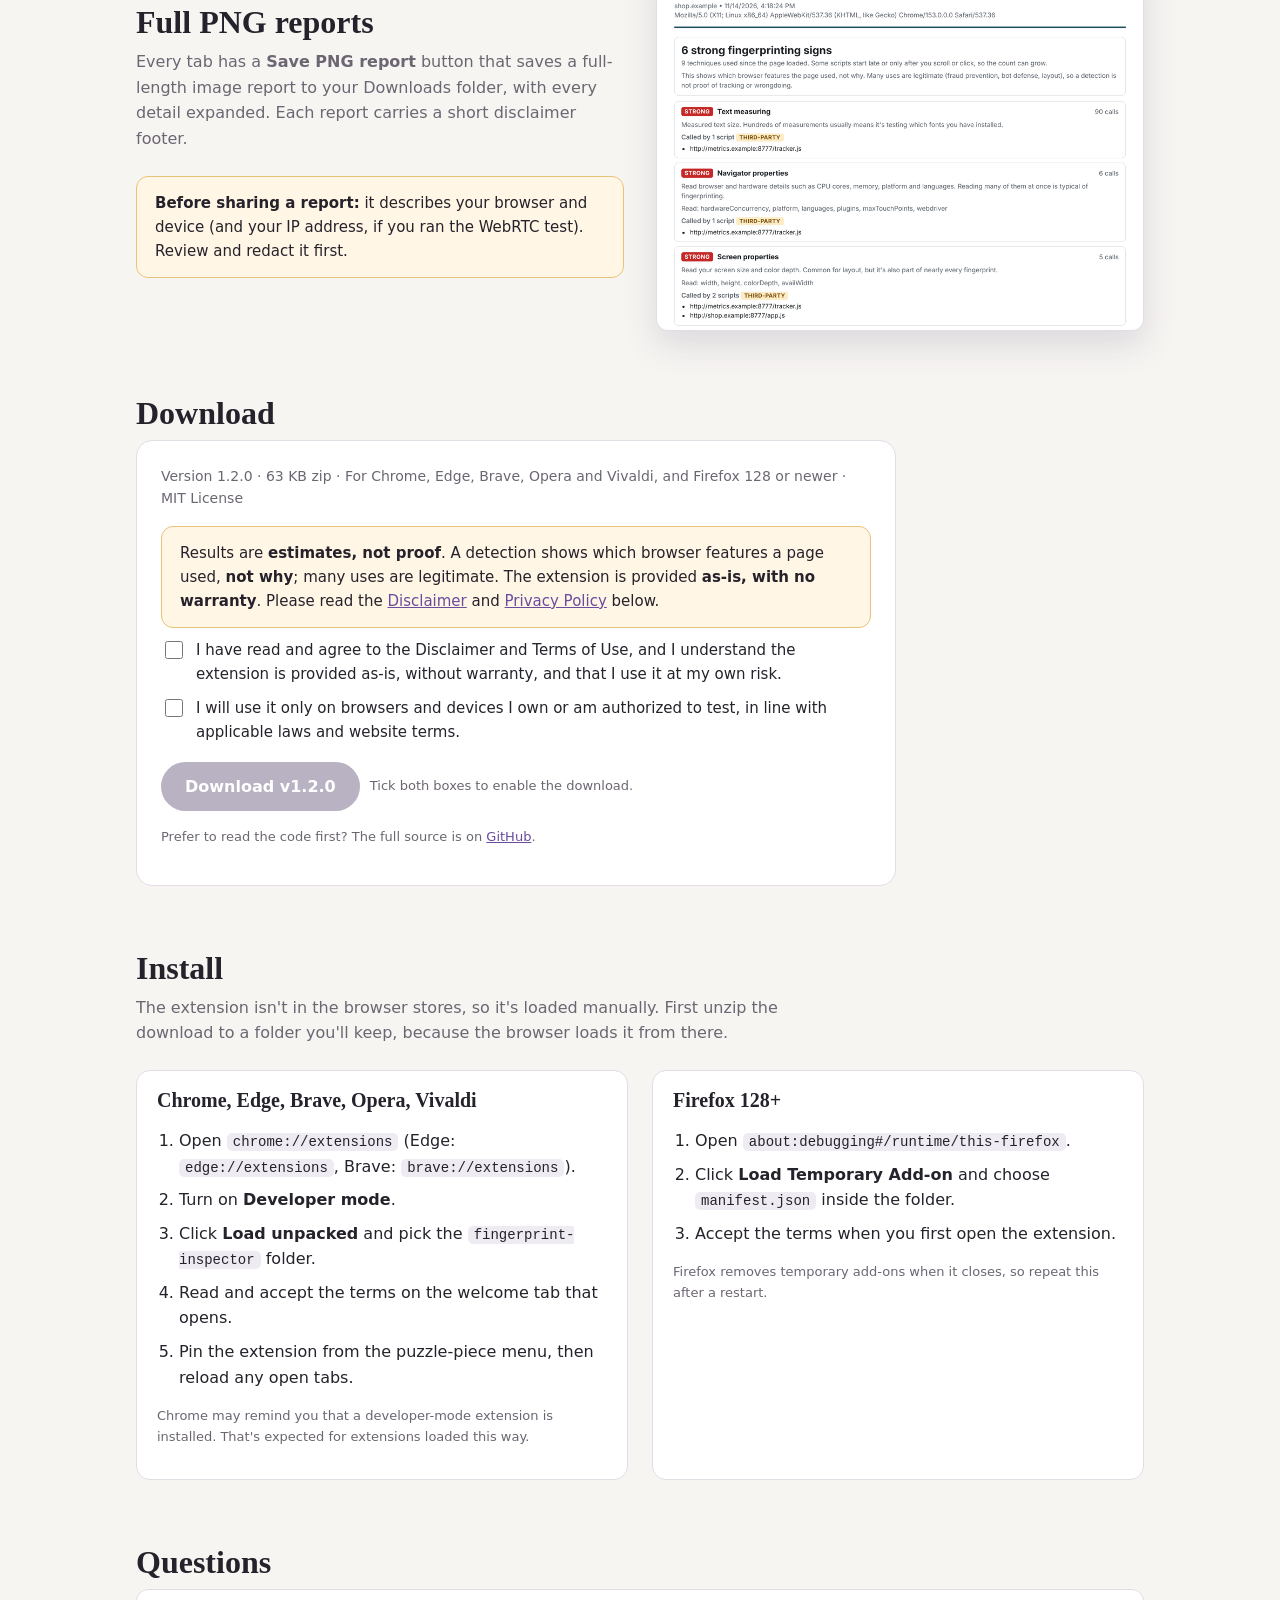
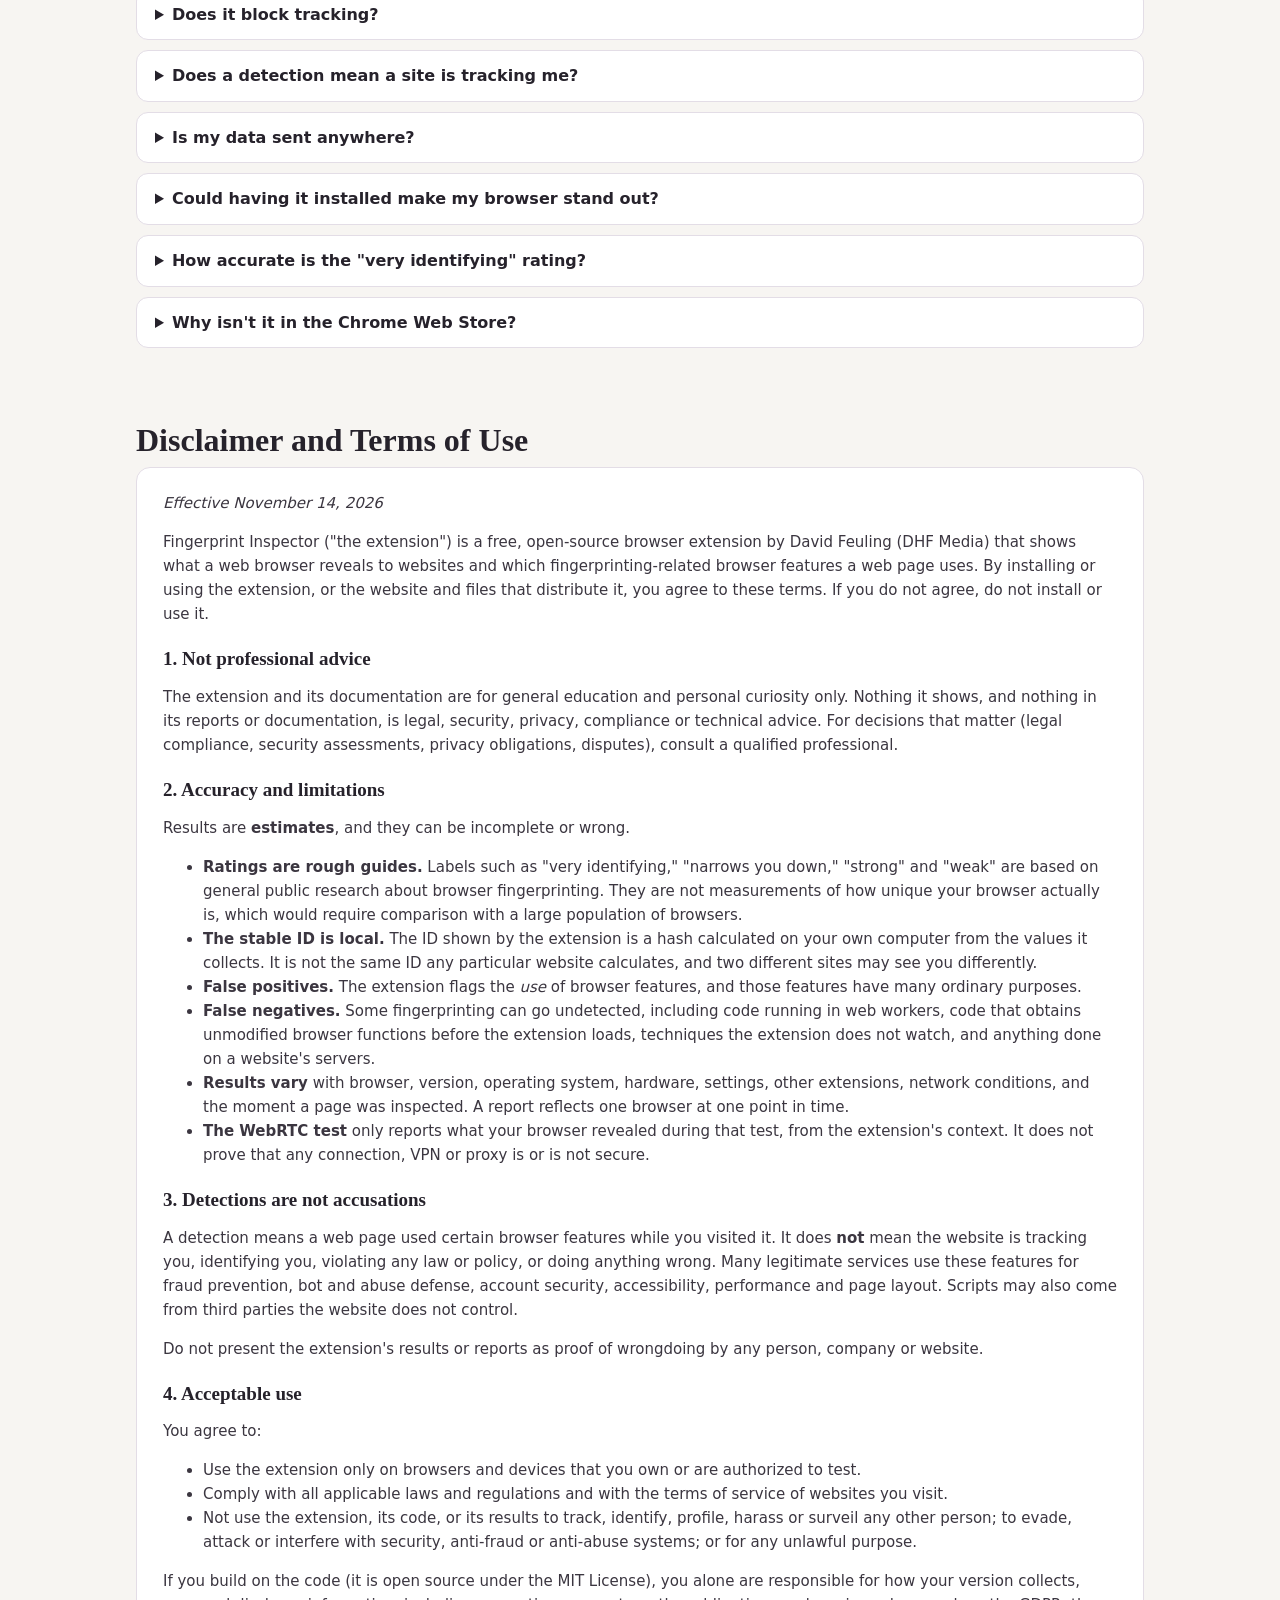
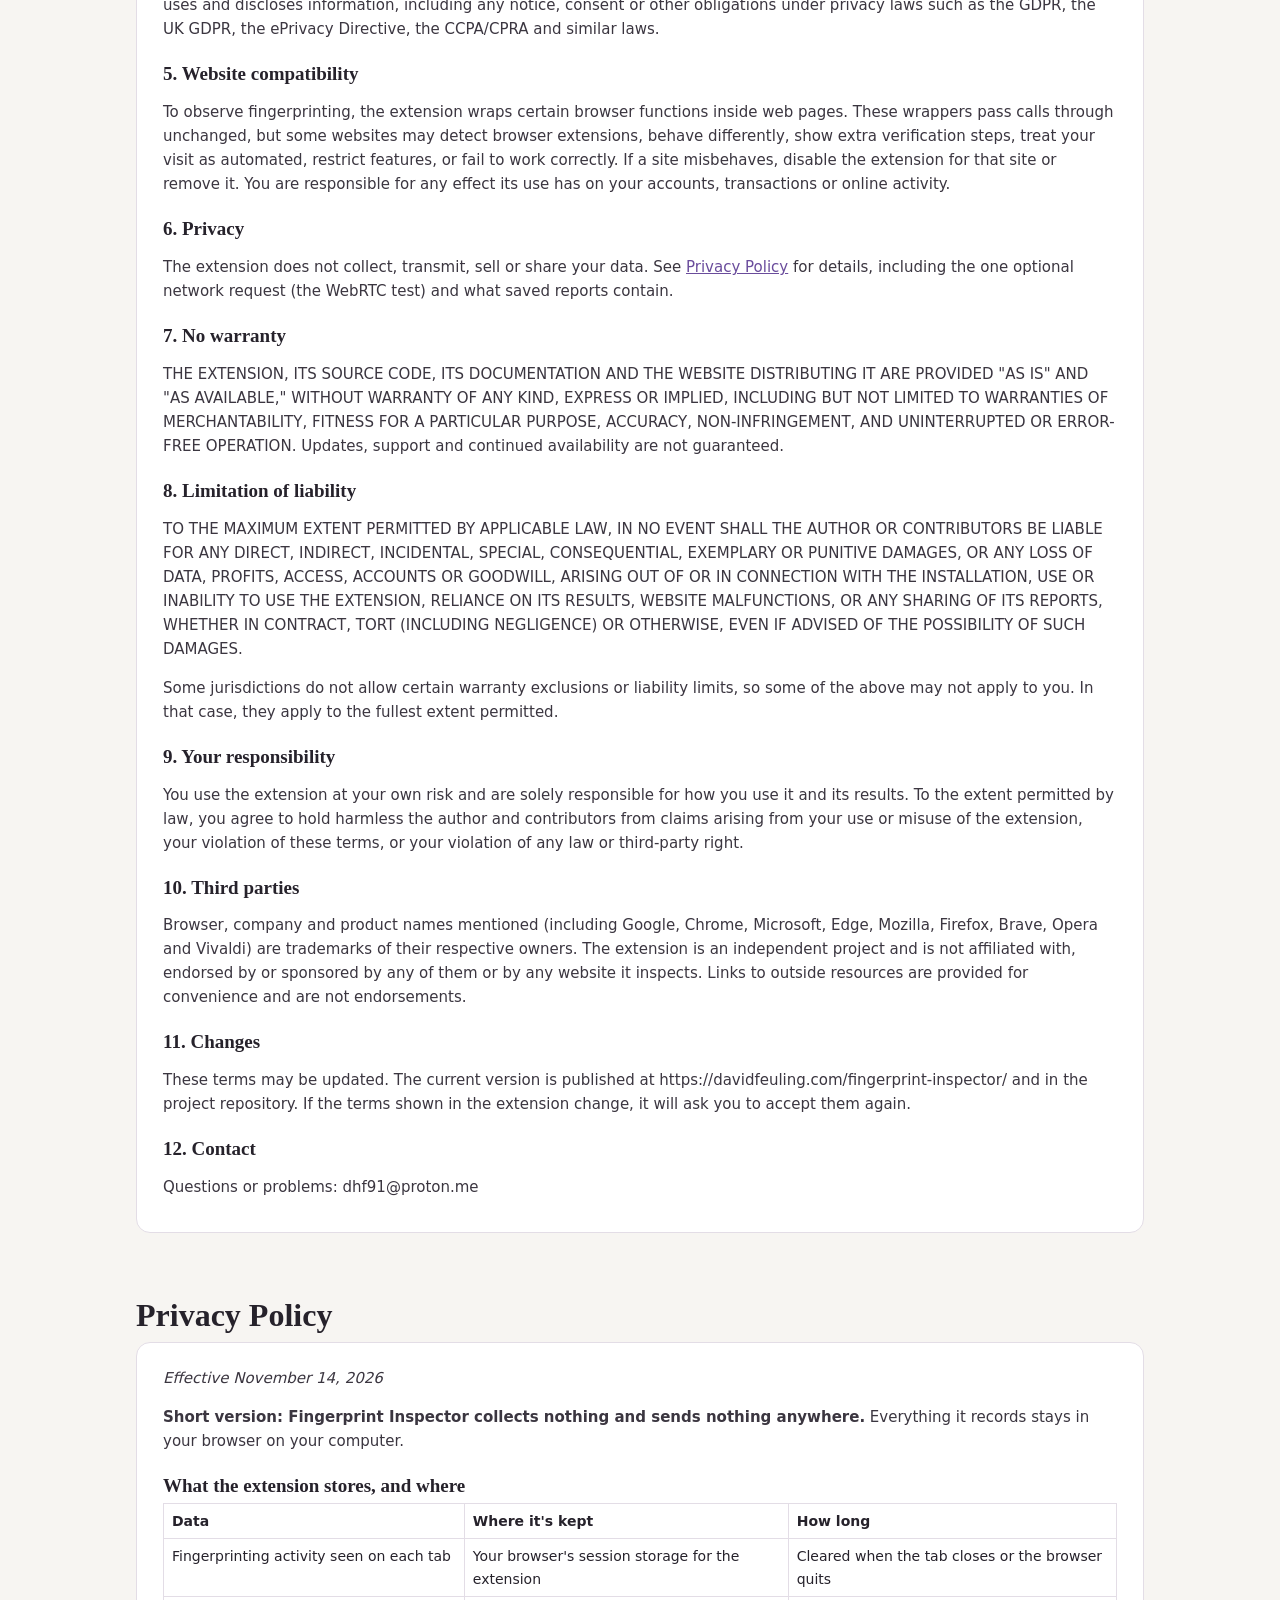
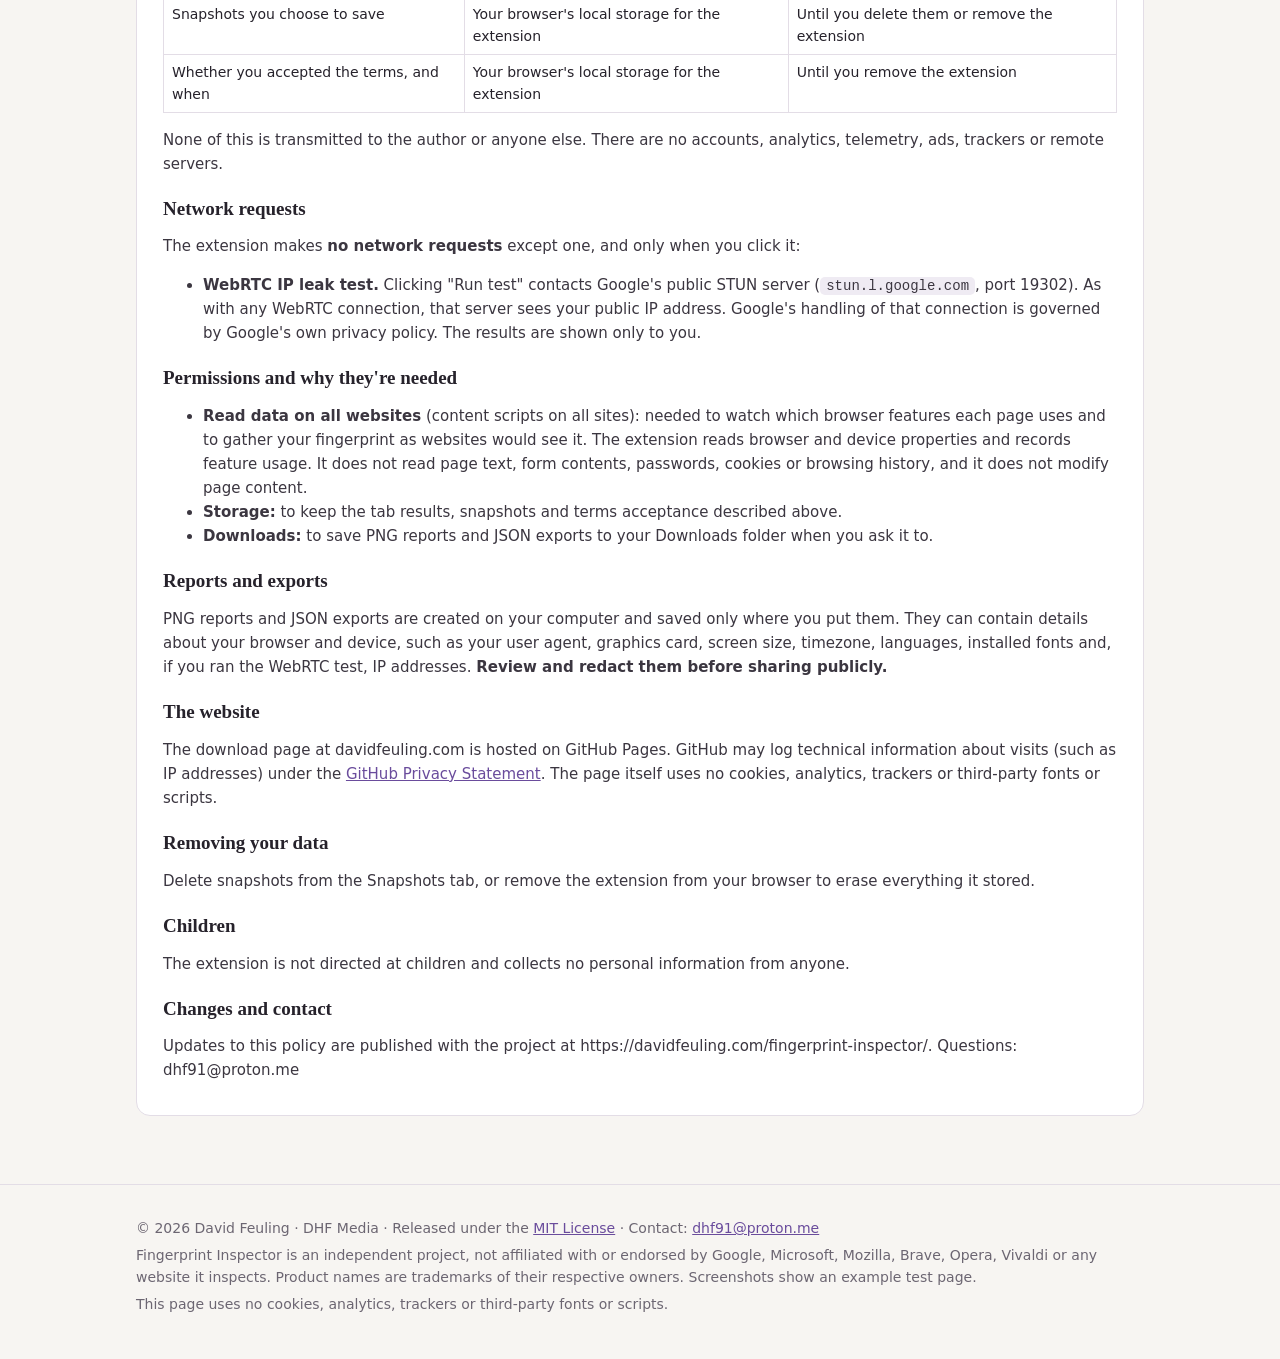
==== commit 532039a3: "Move crypto donation strip under the top buttons" ====
--- a/index.html
+++ b/index.html
@@ -26,7 +26,7 @@
   .topbar a { text-decoration: none; font-weight: 600; }
 
   header.hero { background: var(--hero); border-bottom: 1px solid var(--line); padding: 44px 0 52px; }
-  .hero-grid { display: grid; grid-template-columns: 1.15fr .85fr; gap: 40px; align-items: center; }
+  .hero-grid { display: grid; grid-template-columns: 1.15fr .85fr; gap: 40px; align-items: start; }
   .kicker { color: var(--accent); font-weight: 600; letter-spacing: .14em; text-transform: uppercase; font-size: 12px; }
   h1 { font-size: clamp(38px, 6.5vw, 64px); margin: 8px 0 14px; }
   .lede { color: var(--muted); font-size: 18px; margin: 0 0 20px; max-width: 560px; }
@@ -75,11 +75,11 @@
   .legal th, .legal td { border: 1px solid var(--line); padding: 6px 8px; text-align: left; vertical-align: top; }
   .legal p, .legal li { color: #3b3640; }
 
-  footer { margin-top: 32px; padding: 28px 0 40px; border-top: 1px solid var(--line); color: var(--muted); font-size: 14px; }
+  footer { margin-top: 56px; padding: 28px 0 40px; border-top: 1px solid var(--line); color: var(--muted); font-size: 14px; }
   footer p { margin: 4px 0; }
 
   /* support with crypto (collapsible, above the footer) */
-  details.support{max-width:900px;margin:44px auto 0;padding:0 16px 14px;text-align:center}
+  details.support{max-width:560px;margin:22px 0 0}
   details.support[hidden]{display:none}
   details.support summary{display:inline-flex;align-items:center;gap:9px;cursor:pointer;list-style:none;font-size:14px;font-weight:600;color:var(--accent);padding:8px 18px;border:1px solid var(--stripe);border-radius:999px;background:rgba(255,255,255,.7);user-select:none}
   details.support summary::-webkit-details-marker{display:none}
@@ -87,7 +87,7 @@
   details.support[open] summary::after{transform:rotate(180deg)}
   details.support summary:hover{background:var(--panel)}
   details.support summary:focus-visible{outline:2px solid var(--accent);outline-offset:2px}
-  .coins{display:grid;grid-template-columns:repeat(auto-fit,minmax(200px,1fr));gap:12px;margin-top:12px;text-align:left}
+  .coins{display:grid;grid-template-columns:repeat(auto-fit,minmax(160px,1fr));gap:10px;margin-top:12px;text-align:left}
   .coin{background:var(--panel);border:1px solid var(--line);border-radius:12px;padding:14px;display:flex;flex-direction:column;gap:8px;min-width:0}
   .coin-head{display:flex;justify-content:space-between;align-items:baseline;gap:8px}
   .coin-head strong{font-size:15px;color:var(--text)}
@@ -126,6 +126,10 @@
       <span class="chip">Nothing leaves your computer</span>
     </div>
     <a class="btn" href="#download">Download</a><a class="btn ghost" href="#how">How it works</a>
+    <details class="support" id="support" hidden>
+     <summary><span aria-hidden="true">♥</span> Support my work with crypto</summary>
+     <div class="coins" id="coins"></div>
+    </details>
   </div>
   <img class="shot" src="images/this-site.png" alt="The extension's This site tab listing fingerprinting techniques used by an example shop page" width="460" height="900">
 </div></header>
@@ -326,11 +330,6 @@
 
 </main>
 
-<details class="support" id="support" hidden>
- <summary><span aria-hidden="true">♥</span> Support my work with crypto</summary>
- <div class="coins" id="coins"></div>
-</details>
-
 <footer><div class="wrap">
   <p>© 2026 David Feuling · DHF Media · Released under the <a href="LICENSE">MIT License</a> · Contact: <a href="mailto:dhf91@proton.me">dhf91@proton.me</a></p>
   <p>Fingerprint Inspector is an independent project, not affiliated with or endorsed by Google, Microsoft, Mozilla, Brave, Opera, Vivaldi or any website it inspects. Product names are trademarks of their respective owners. Screenshots show an example test page.</p>
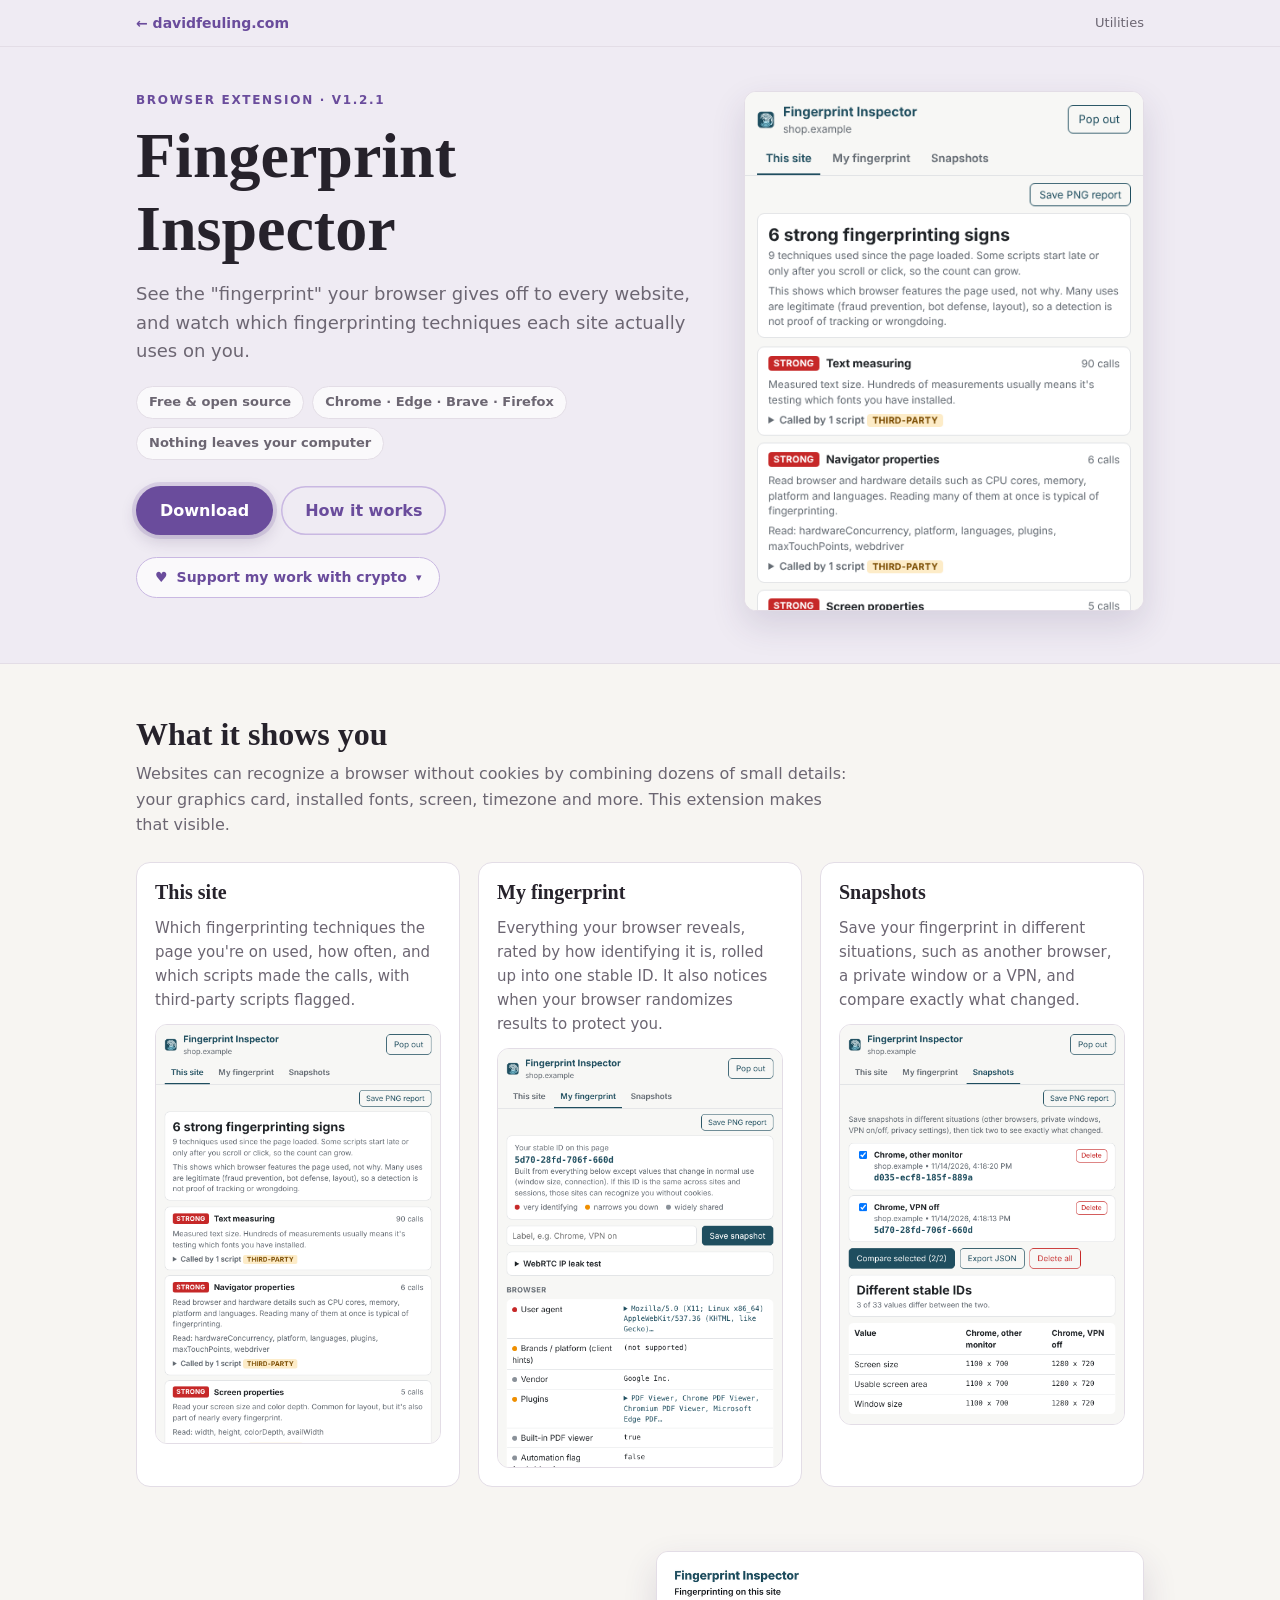
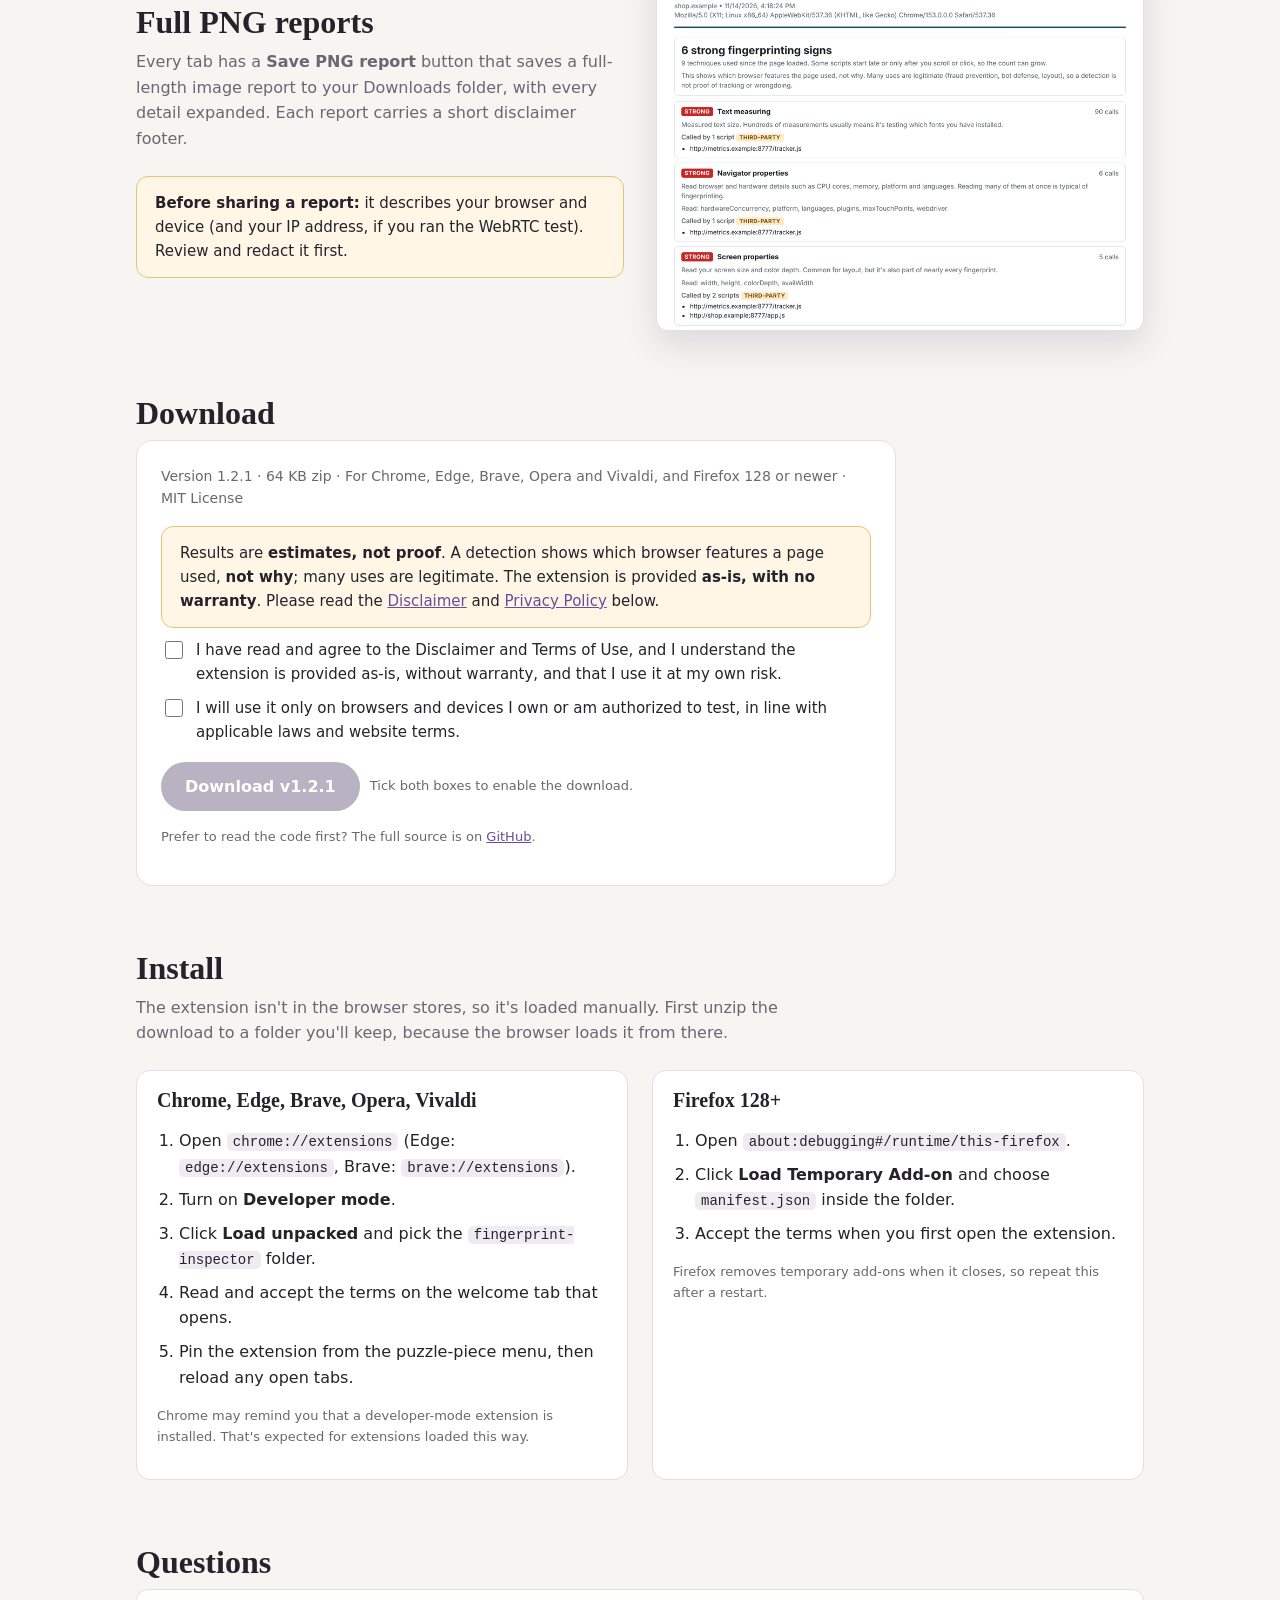
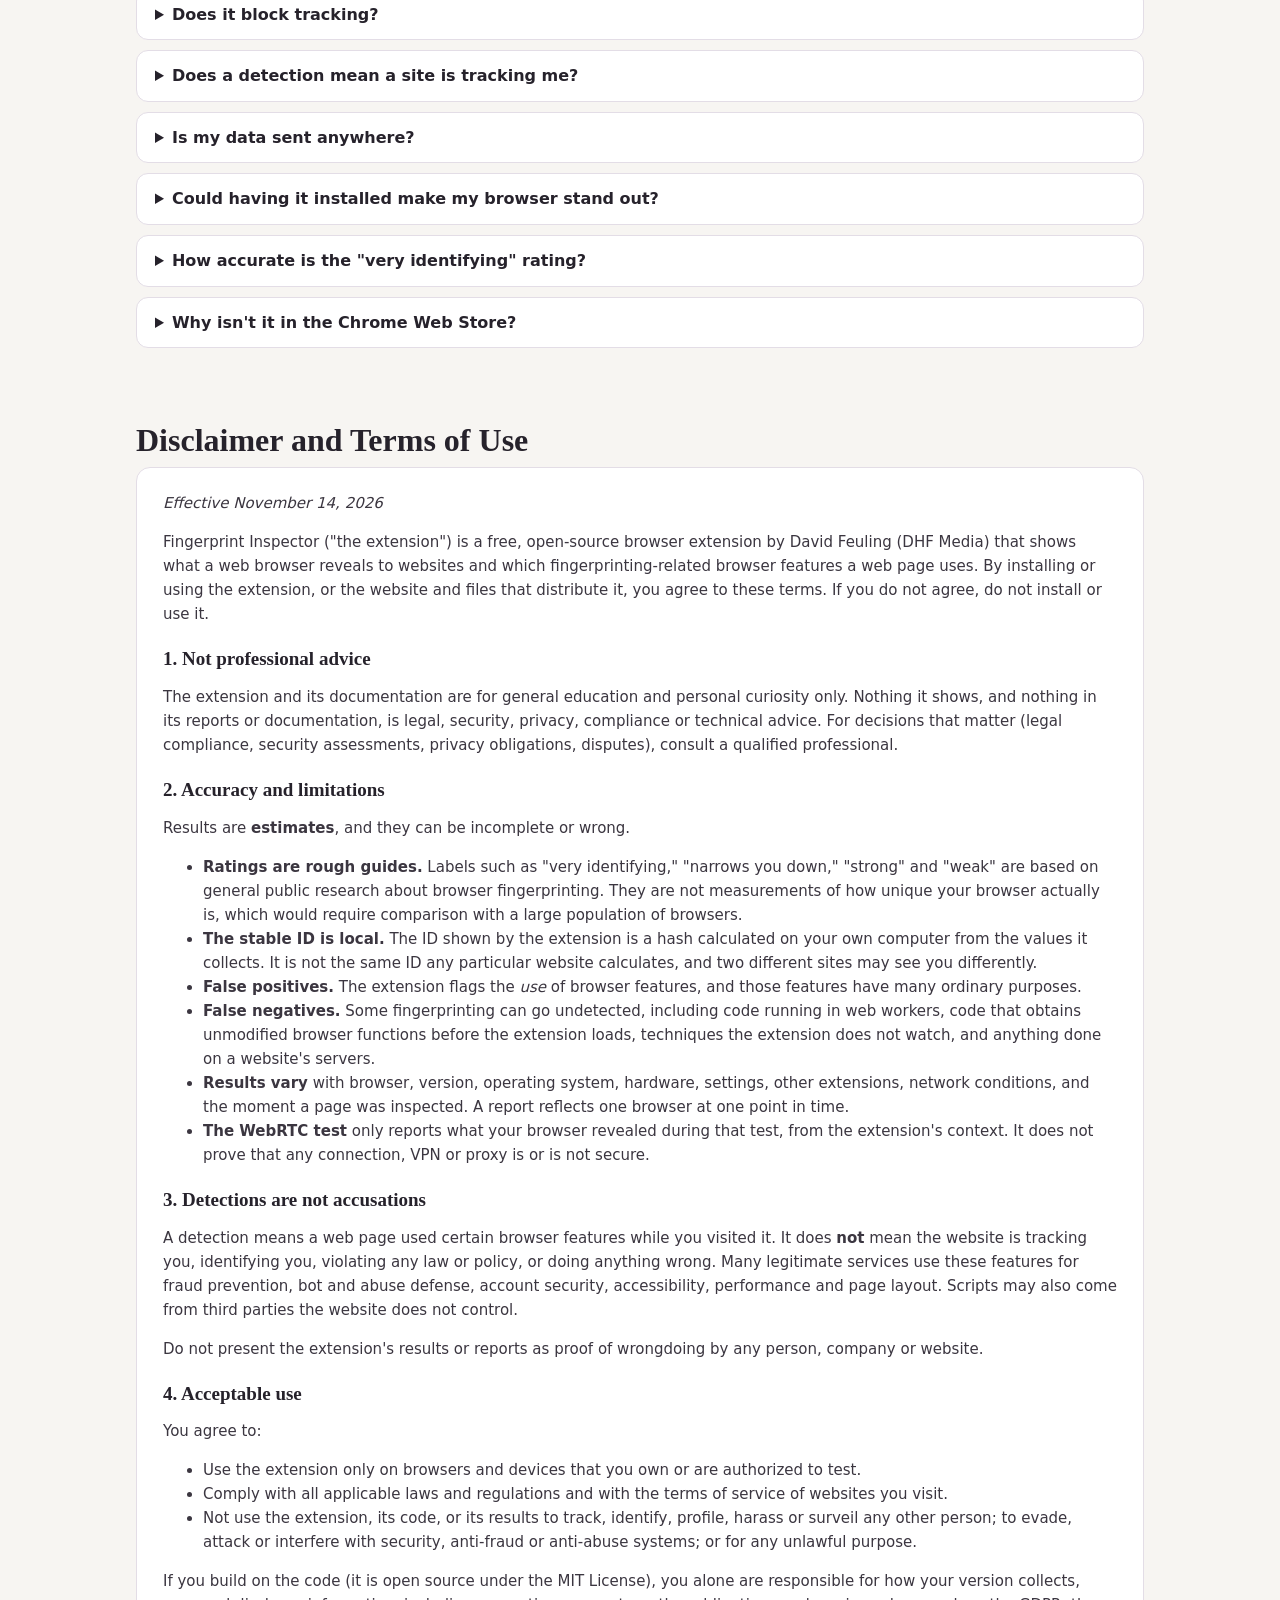
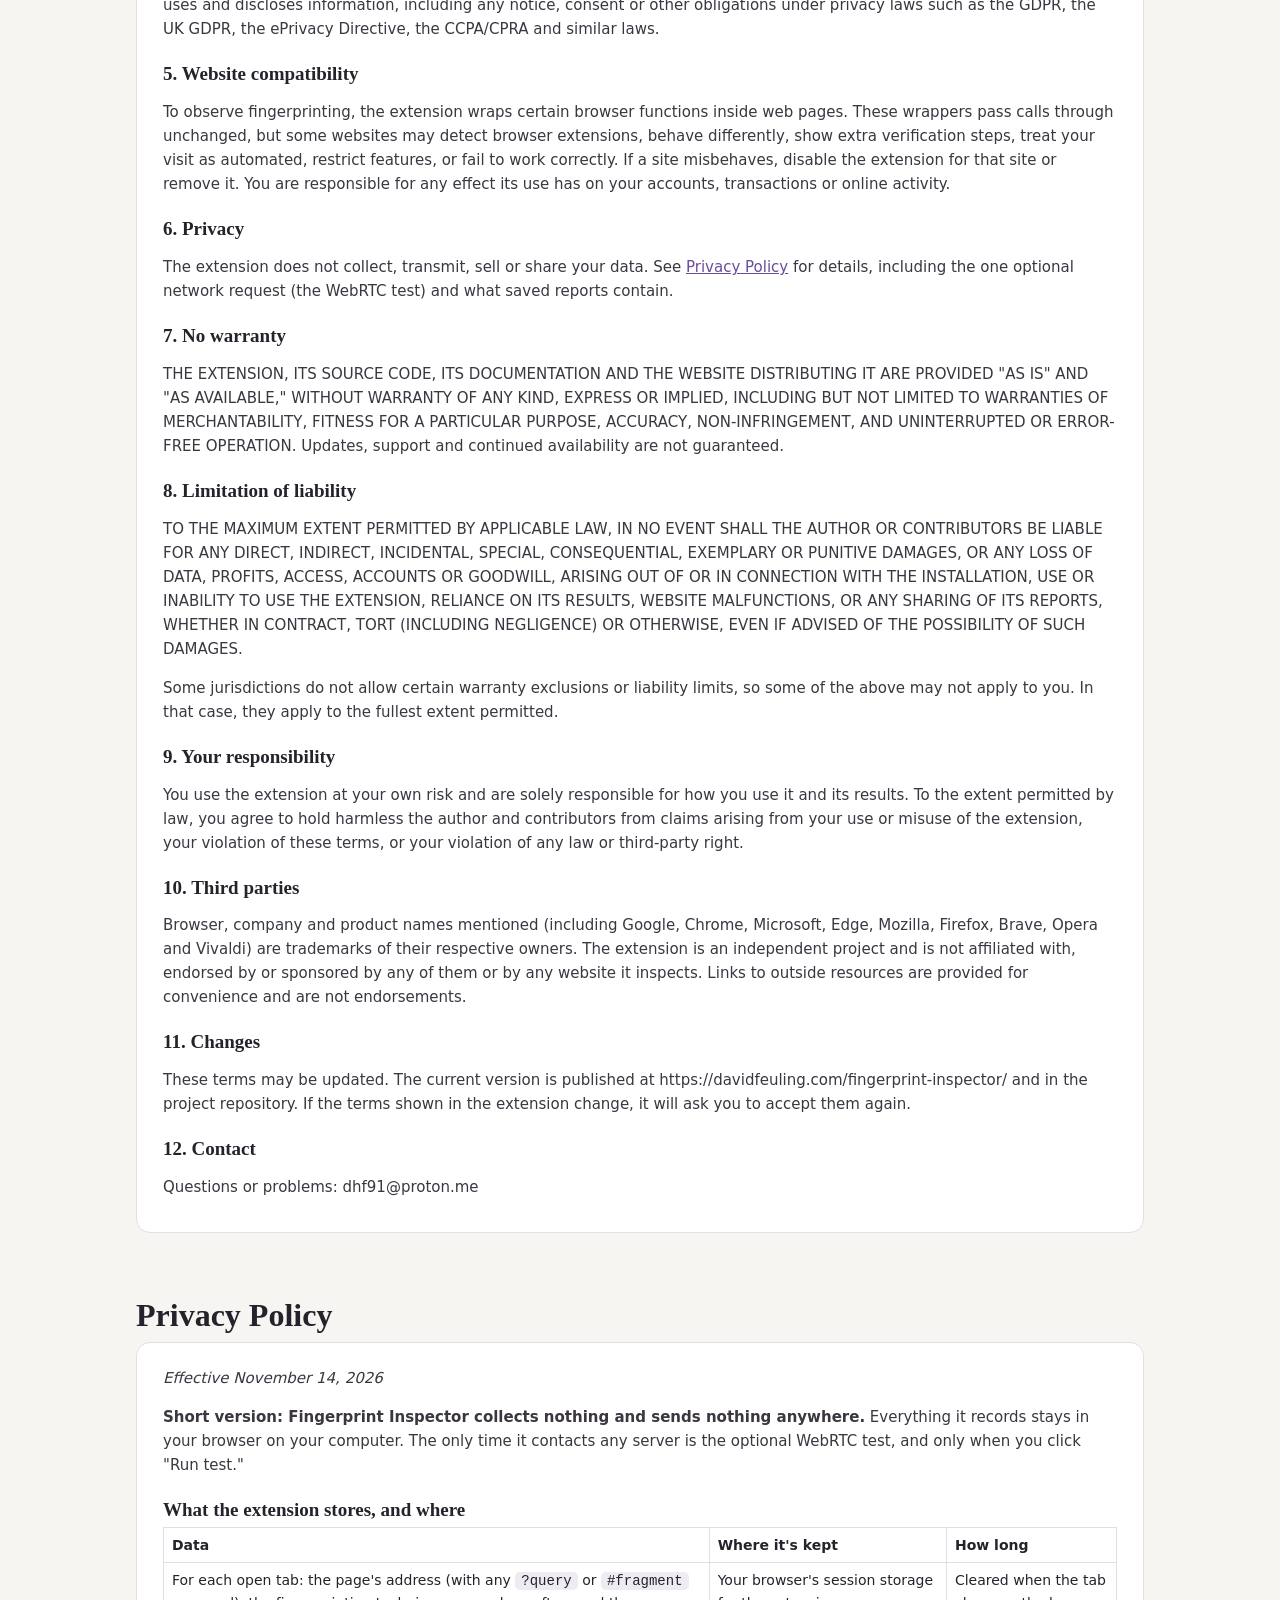
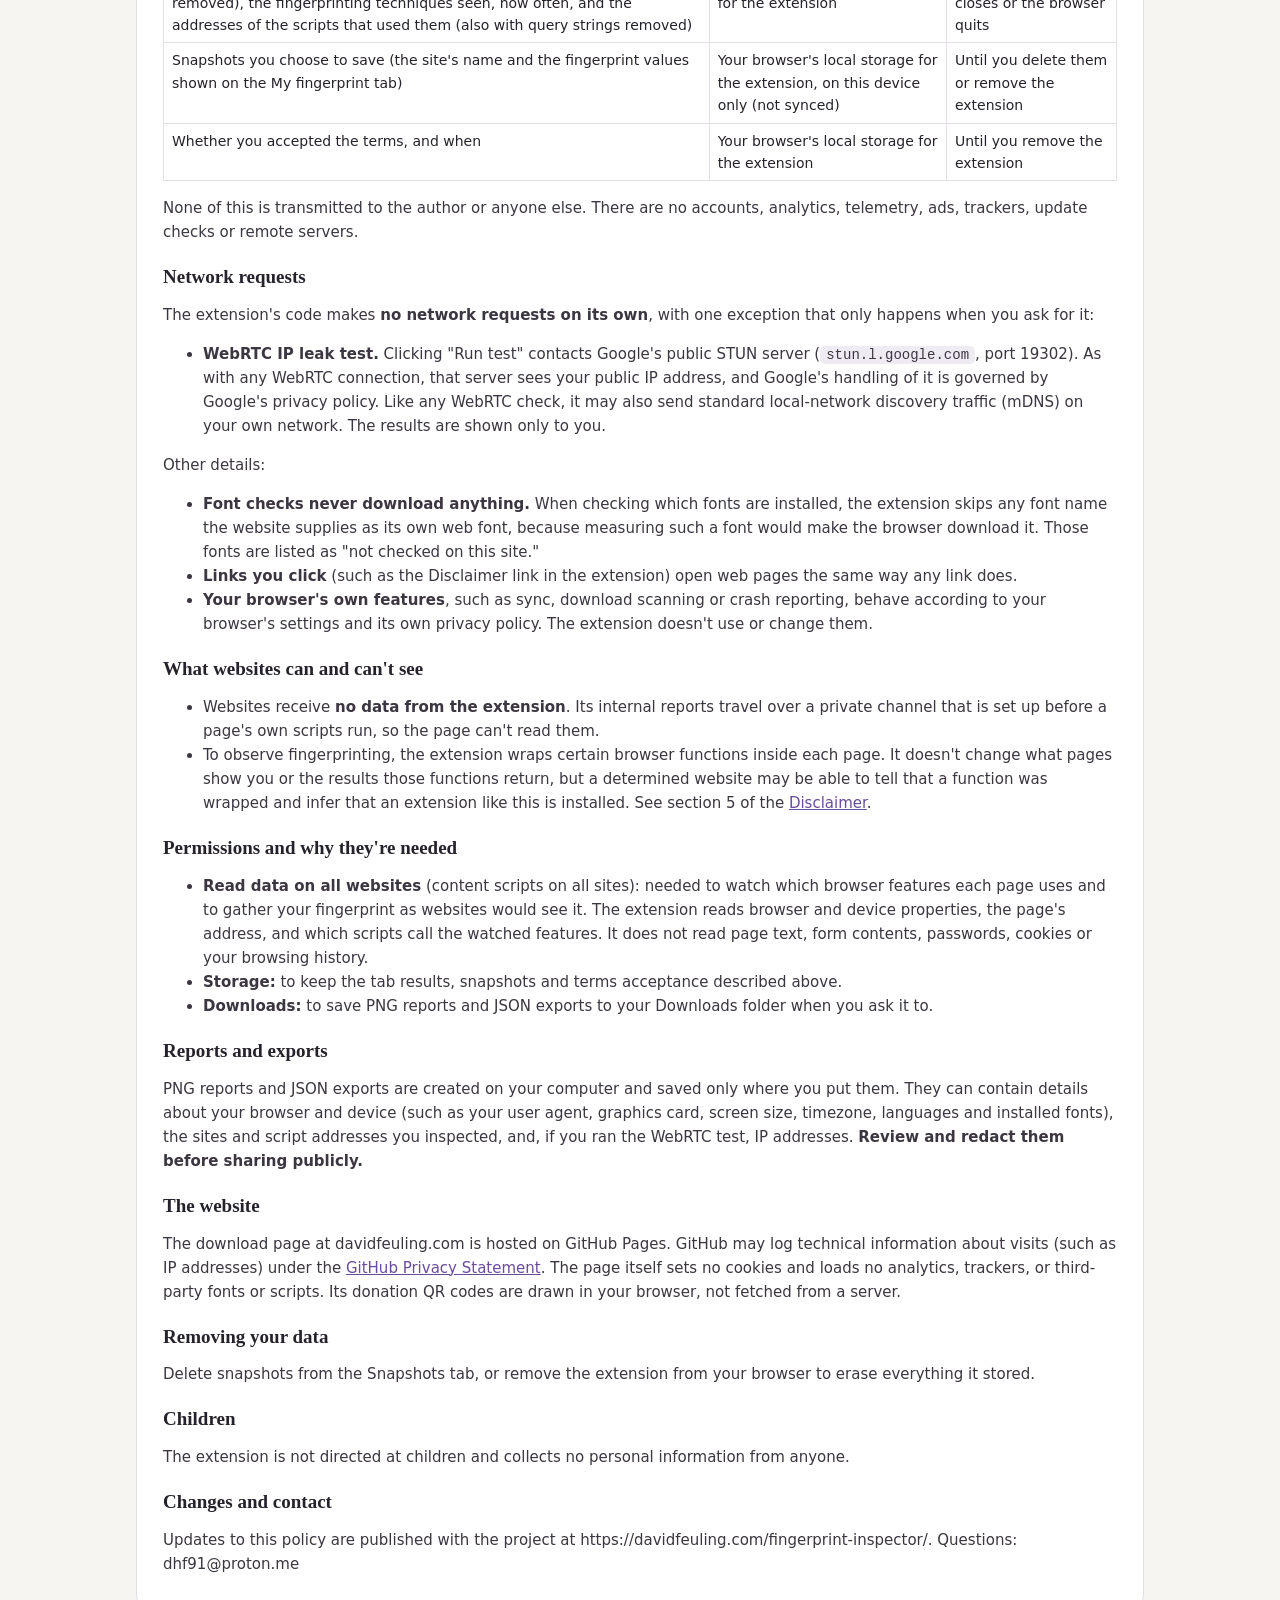
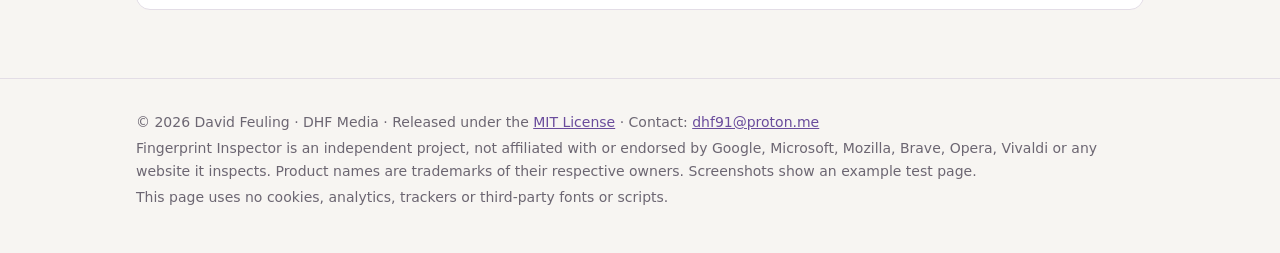
==== commit 4aa214a5: "v1.2.1: privacy audit fixes - no font downloads, private in-page channel, strip query strings; preci" ====
--- a/index.html
+++ b/index.html
@@ -117,7 +117,7 @@
 
 <header class="hero"><div class="wrap hero-grid">
   <div>
-    <div class="kicker">Browser extension · v1.2.0</div>
+    <div class="kicker">Browser extension · v1.2.1</div>
     <h1>Fingerprint Inspector</h1>
     <p class="lede">See the "fingerprint" your browser gives off to every website, and watch which fingerprinting techniques each site actually uses on you.</p>
     <div class="chips">
@@ -172,12 +172,12 @@
 <section id="download">
   <h2>Download</h2>
   <div class="download-box">
-    <p class="meta">Version 1.2.0 · 63 KB zip · For Chrome, Edge, Brave, Opera and Vivaldi, and Firefox 128 or newer · MIT License</p>
+    <p class="meta">Version 1.2.1 · 64 KB zip · For Chrome, Edge, Brave, Opera and Vivaldi, and Firefox 128 or newer · MIT License</p>
     <div class="callout">Results are <b>estimates, not proof</b>. A detection shows which browser features a page used, <b>not why</b>; many uses are legitimate. The extension is provided <b>as-is, with no warranty</b>. Please read the <a href="#disclaimer">Disclaimer</a> and <a href="#privacy">Privacy Policy</a> below.</div>
     <label class="agree"><input type="checkbox" id="agree-terms"> <span>I have read and agree to the Disclaimer and Terms of Use, and I understand the extension is provided as-is, without warranty, and that I use it at my own risk.</span></label>
     <label class="agree"><input type="checkbox" id="agree-use"> <span>I will use it only on browsers and devices I own or am authorized to test, in line with applicable laws and website terms.</span></label>
     <div class="download-row">
-      <a class="btn" id="download-btn" role="button" aria-disabled="true" tabindex="0">Download v1.2.0</a>
+      <a class="btn" id="download-btn" role="button" aria-disabled="true" tabindex="0">Download v1.2.1</a>
       <span class="small" id="download-hint">Tick both boxes to enable the download.</span>
     </div>
     <p class="small" style="margin-top:16px">Prefer to read the code first? The full source is on <a href="https://github.com/DHFM91/fingerprint-inspector" target="_blank" rel="noopener">GitHub</a>.</p>
@@ -276,7 +276,7 @@
 <section id="privacy">
   <h2>Privacy Policy</h2>
   <div class="legal"><p><em>Effective November 14, 2026</em></p>
-<p><strong>Short version: Fingerprint Inspector collects nothing and sends nothing anywhere.</strong> Everything it records stays in your browser on your computer.</p>
+<p><strong>Short version: Fingerprint Inspector collects nothing and sends nothing anywhere.</strong> Everything it records stays in your browser on your computer. The only time it contacts any server is the optional WebRTC test, and only when you click "Run test."</p>
 <h2>What the extension stores, and where</h2>
 <table>
 <thead>
@@ -288,13 +288,13 @@
 </thead>
 <tbody>
 <tr>
-<td>Fingerprinting activity seen on each tab</td>
+<td>For each open tab: the page's address (with any <code>?query</code> or <code>#fragment</code> removed), the fingerprinting techniques seen, how often, and the addresses of the scripts that used them (also with query strings removed)</td>
 <td>Your browser's session storage for the extension</td>
 <td>Cleared when the tab closes or the browser quits</td>
 </tr>
 <tr>
-<td>Snapshots you choose to save</td>
-<td>Your browser's local storage for the extension</td>
+<td>Snapshots you choose to save (the site's name and the fingerprint values shown on the My fingerprint tab)</td>
+<td>Your browser's local storage for the extension, on this device only (not synced)</td>
 <td>Until you delete them or remove the extension</td>
 </tr>
 <tr>
@@ -304,22 +304,33 @@
 </tr>
 </tbody>
 </table>
-<p>None of this is transmitted to the author or anyone else. There are no accounts, analytics, telemetry, ads, trackers or remote servers.</p>
+<p>None of this is transmitted to the author or anyone else. There are no accounts, analytics, telemetry, ads, trackers, update checks or remote servers.</p>
 <h2>Network requests</h2>
-<p>The extension makes <strong>no network requests</strong> except one, and only when you click it:</p>
-<ul>
-<li><strong>WebRTC IP leak test.</strong> Clicking "Run test" contacts Google's public STUN server (<code>stun.l.google.com</code>, port 19302). As with any WebRTC connection, that server sees your public IP address. Google's handling of that connection is governed by Google's own privacy policy. The results are shown only to you.</li>
+<p>The extension's code makes <strong>no network requests on its own</strong>, with one exception that only happens when you ask for it:</p>
+<ul>
+<li><strong>WebRTC IP leak test.</strong> Clicking "Run test" contacts Google's public STUN server (<code>stun.l.google.com</code>, port 19302). As with any WebRTC connection, that server sees your public IP address, and Google's handling of it is governed by Google's privacy policy. Like any WebRTC check, it may also send standard local-network discovery traffic (mDNS) on your own network. The results are shown only to you.</li>
+</ul>
+<p>Other details:</p>
+<ul>
+<li><strong>Font checks never download anything.</strong> When checking which fonts are installed, the extension skips any font name the website supplies as its own web font, because measuring such a font would make the browser download it. Those fonts are listed as "not checked on this site."</li>
+<li><strong>Links you click</strong> (such as the Disclaimer link in the extension) open web pages the same way any link does.</li>
+<li><strong>Your browser's own features</strong>, such as sync, download scanning or crash reporting, behave according to your browser's settings and its own privacy policy. The extension doesn't use or change them.</li>
+</ul>
+<h2>What websites can and can't see</h2>
+<ul>
+<li>Websites receive <strong>no data from the extension</strong>. Its internal reports travel over a private channel that is set up before a page's own scripts run, so the page can't read them.</li>
+<li>To observe fingerprinting, the extension wraps certain browser functions inside each page. It doesn't change what pages show you or the results those functions return, but a determined website may be able to tell that a function was wrapped and infer that an extension like this is installed. See section 5 of the <a href="#disclaimer">Disclaimer</a>.</li>
 </ul>
 <h2>Permissions and why they're needed</h2>
 <ul>
-<li><strong>Read data on all websites</strong> (content scripts on all sites): needed to watch which browser features each page uses and to gather your fingerprint as websites would see it. The extension reads browser and device properties and records feature usage. It does not read page text, form contents, passwords, cookies or browsing history, and it does not modify page content.</li>
+<li><strong>Read data on all websites</strong> (content scripts on all sites): needed to watch which browser features each page uses and to gather your fingerprint as websites would see it. The extension reads browser and device properties, the page's address, and which scripts call the watched features. It does not read page text, form contents, passwords, cookies or your browsing history.</li>
 <li><strong>Storage:</strong> to keep the tab results, snapshots and terms acceptance described above.</li>
 <li><strong>Downloads:</strong> to save PNG reports and JSON exports to your Downloads folder when you ask it to.</li>
 </ul>
 <h2>Reports and exports</h2>
-<p>PNG reports and JSON exports are created on your computer and saved only where you put them. They can contain details about your browser and device, such as your user agent, graphics card, screen size, timezone, languages, installed fonts and, if you ran the WebRTC test, IP addresses. <strong>Review and redact them before sharing publicly.</strong></p>
+<p>PNG reports and JSON exports are created on your computer and saved only where you put them. They can contain details about your browser and device (such as your user agent, graphics card, screen size, timezone, languages and installed fonts), the sites and script addresses you inspected, and, if you ran the WebRTC test, IP addresses. <strong>Review and redact them before sharing publicly.</strong></p>
 <h2>The website</h2>
-<p>The download page at davidfeuling.com is hosted on GitHub Pages. GitHub may log technical information about visits (such as IP addresses) under the <a href="https://docs.github.com/en/site-policy/privacy-policies/github-general-privacy-statement">GitHub Privacy Statement</a>. The page itself uses no cookies, analytics, trackers or third-party fonts or scripts.</p>
+<p>The download page at davidfeuling.com is hosted on GitHub Pages. GitHub may log technical information about visits (such as IP addresses) under the <a href="https://docs.github.com/en/site-policy/privacy-policies/github-general-privacy-statement">GitHub Privacy Statement</a>. The page itself sets no cookies and loads no analytics, trackers, or third-party fonts or scripts. Its donation QR codes are drawn in your browser, not fetched from a server.</p>
 <h2>Removing your data</h2>
 <p>Delete snapshots from the Snapshots tab, or remove the extension from your browser to erase everything it stored.</p>
 <h2>Children</h2>
@@ -344,7 +355,7 @@
     var use = document.getElementById("agree-use");
     var btn = document.getElementById("download-btn");
     var hint = document.getElementById("download-hint");
-    var FILE = "downloads/fingerprint-inspector-v1.2.0.zip";
+    var FILE = "downloads/fingerprint-inspector-v1.2.1.zip";
     function update() {
       var ok = terms.checked && use.checked;
       btn.setAttribute("aria-disabled", ok ? "false" : "true");
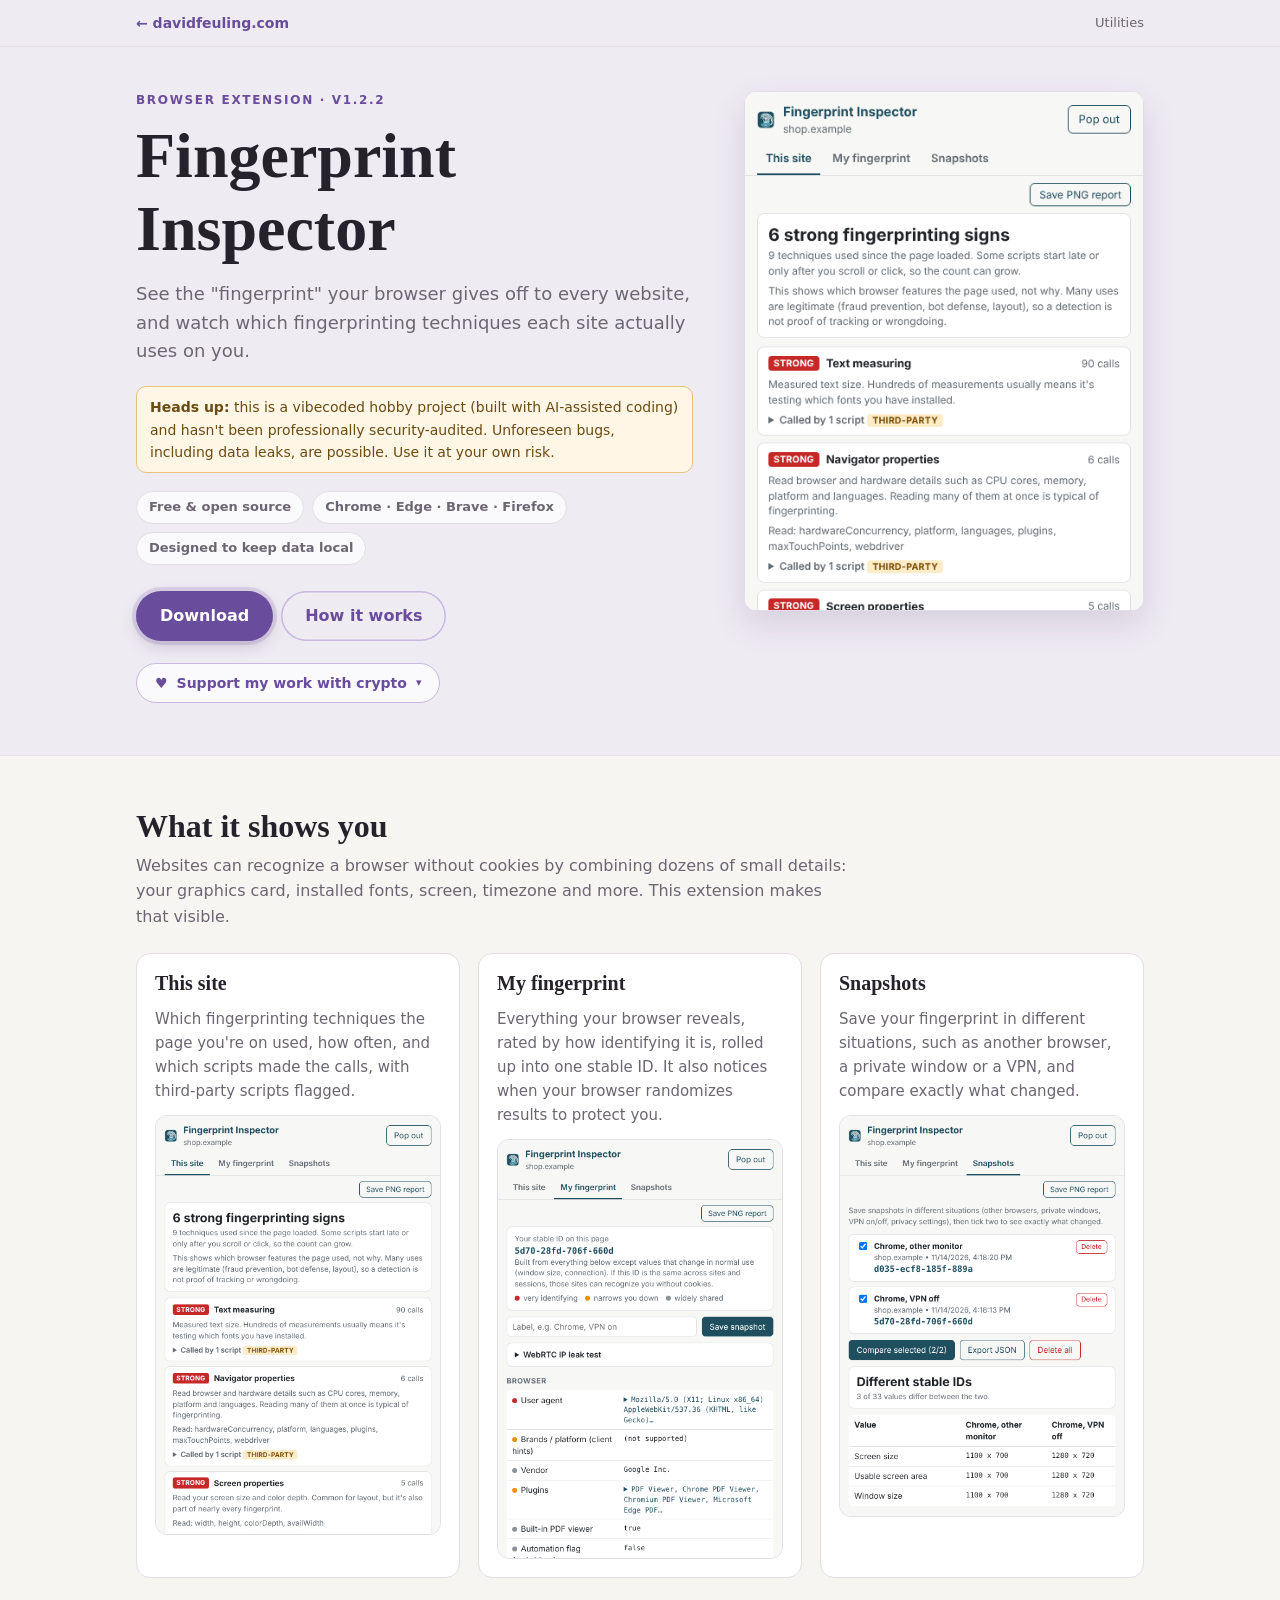
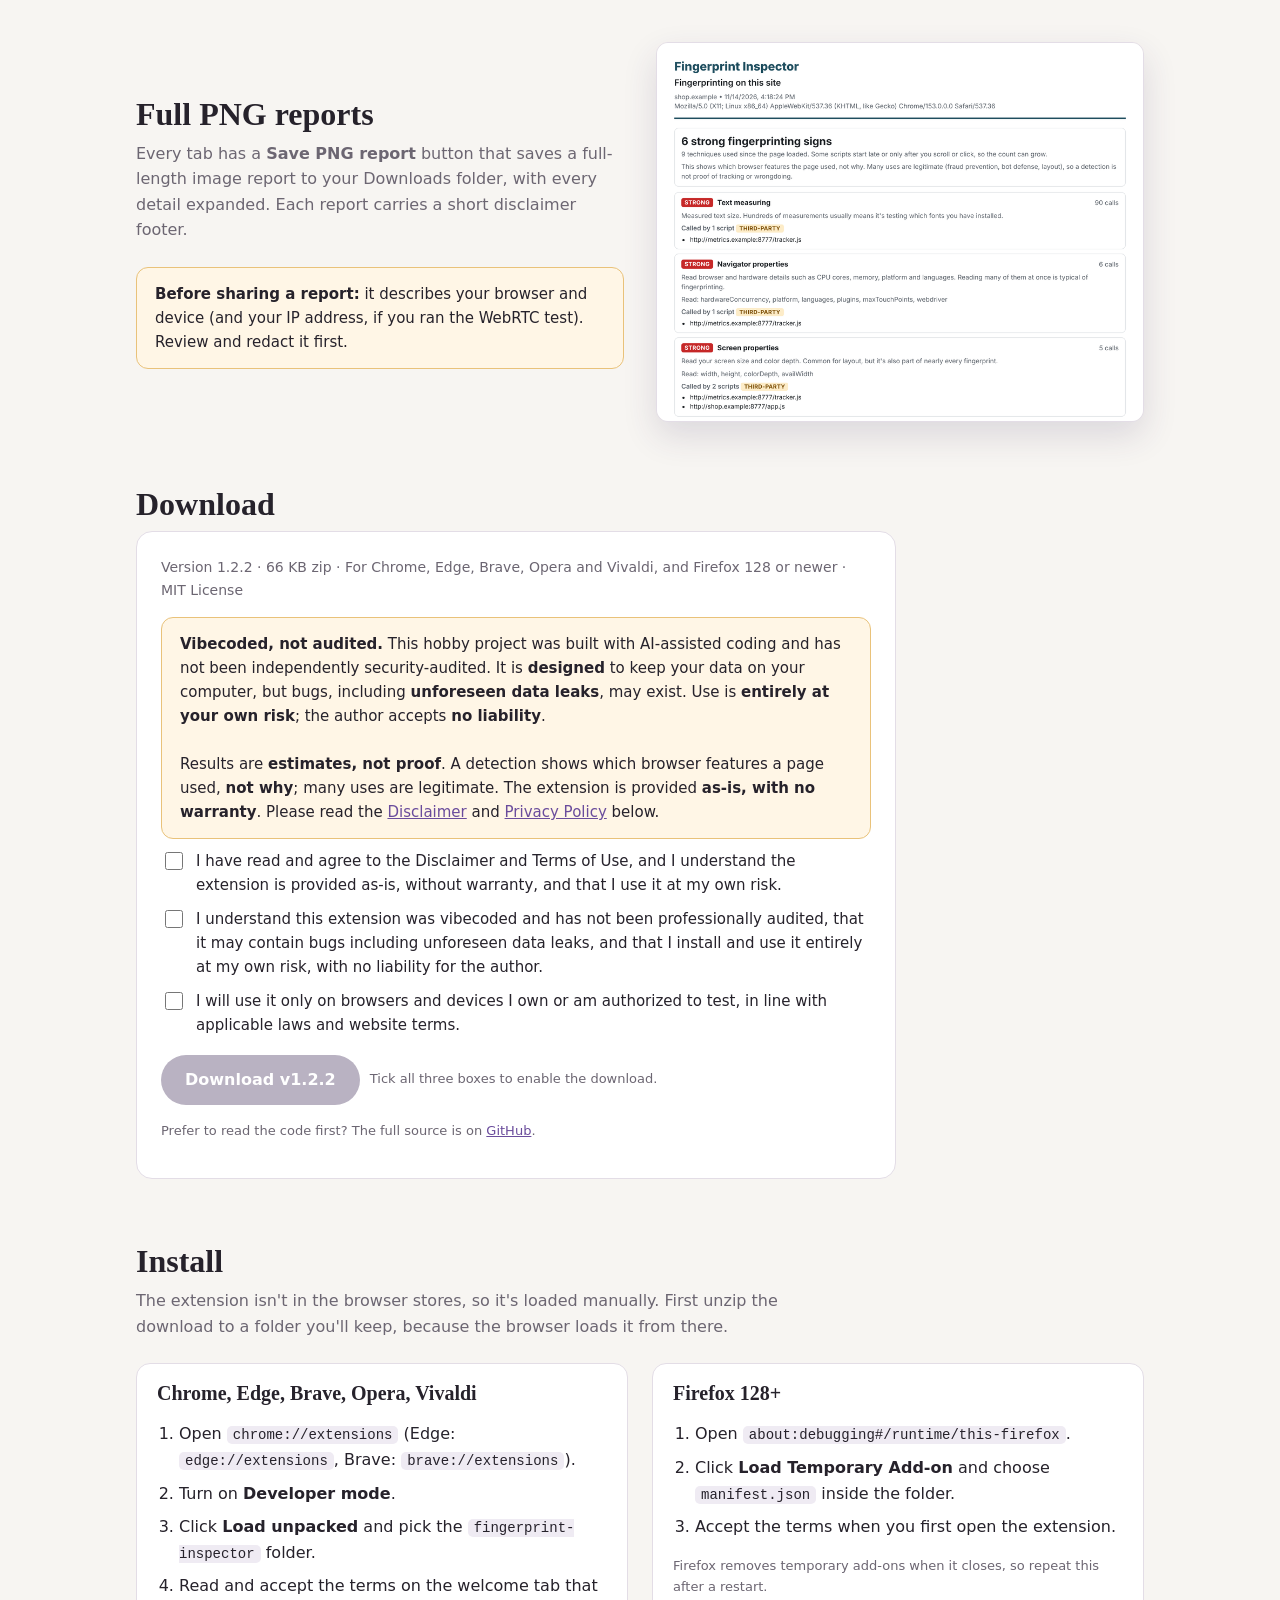
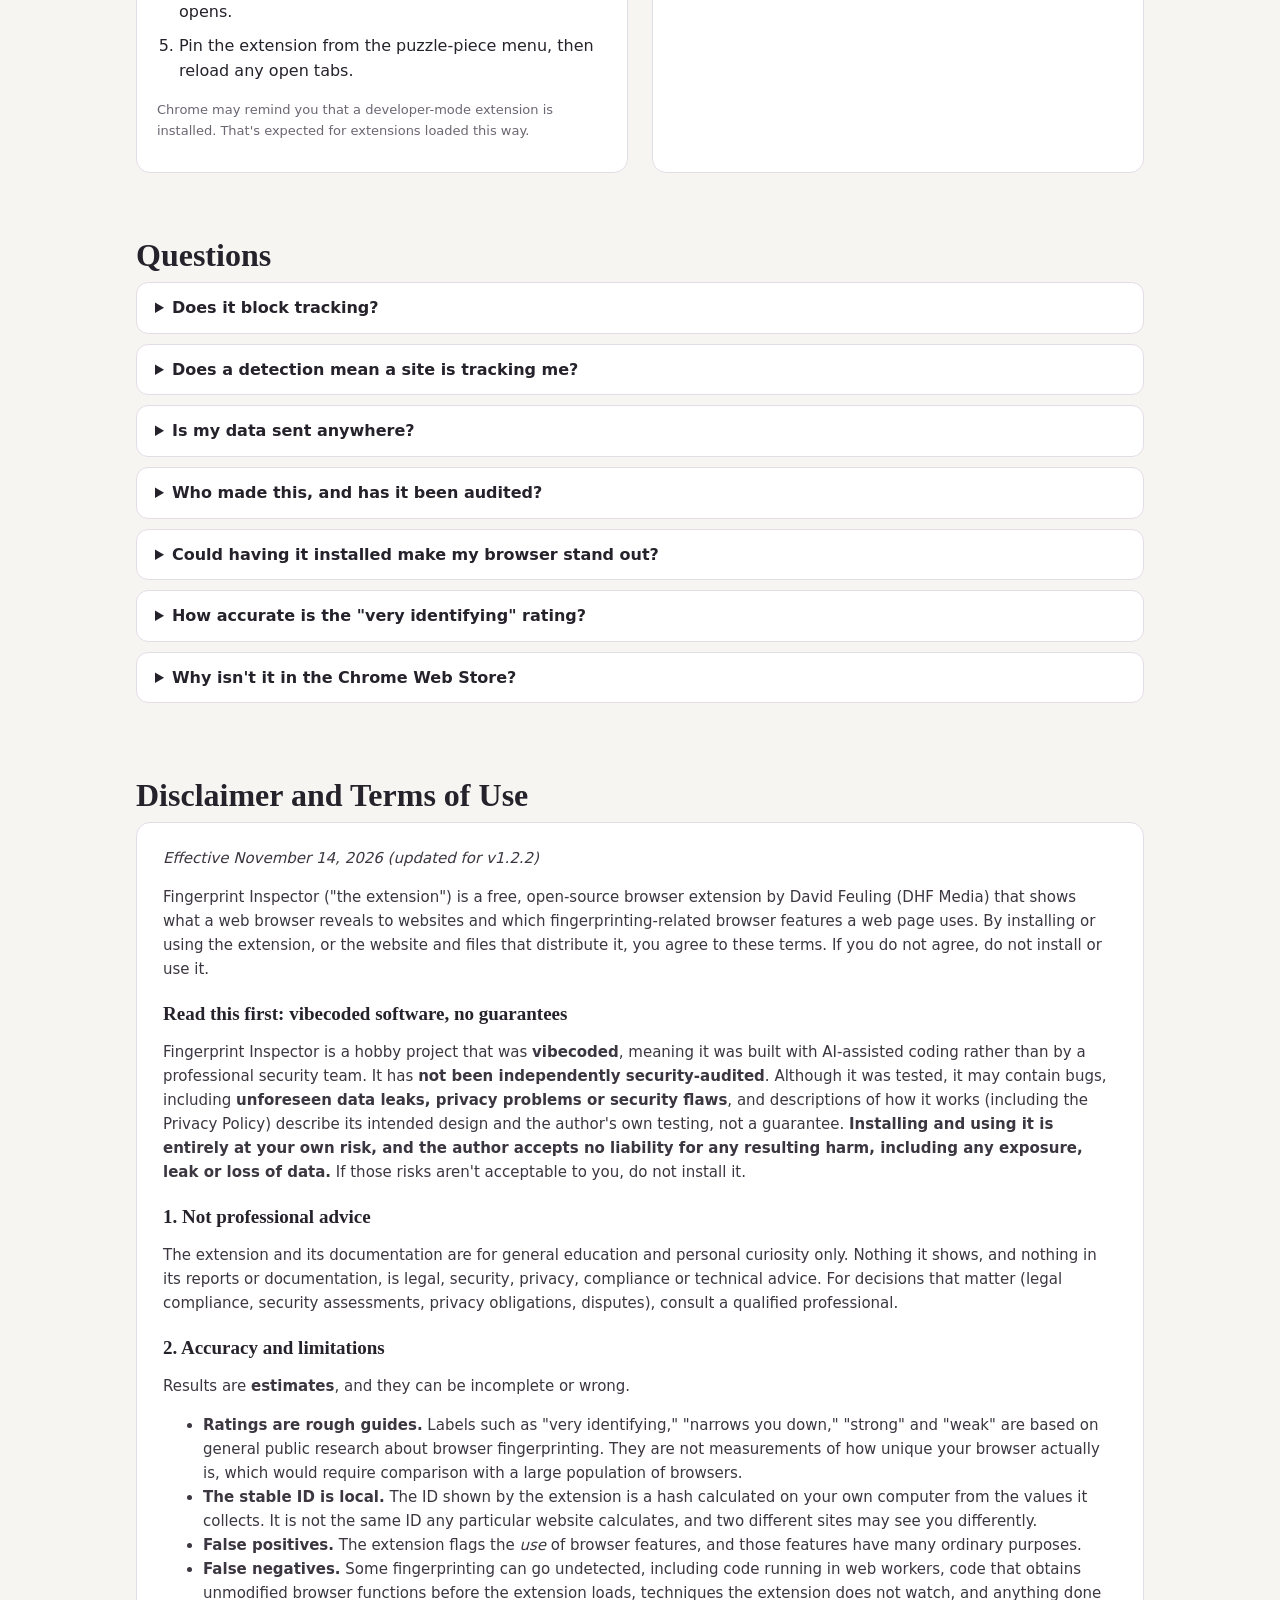
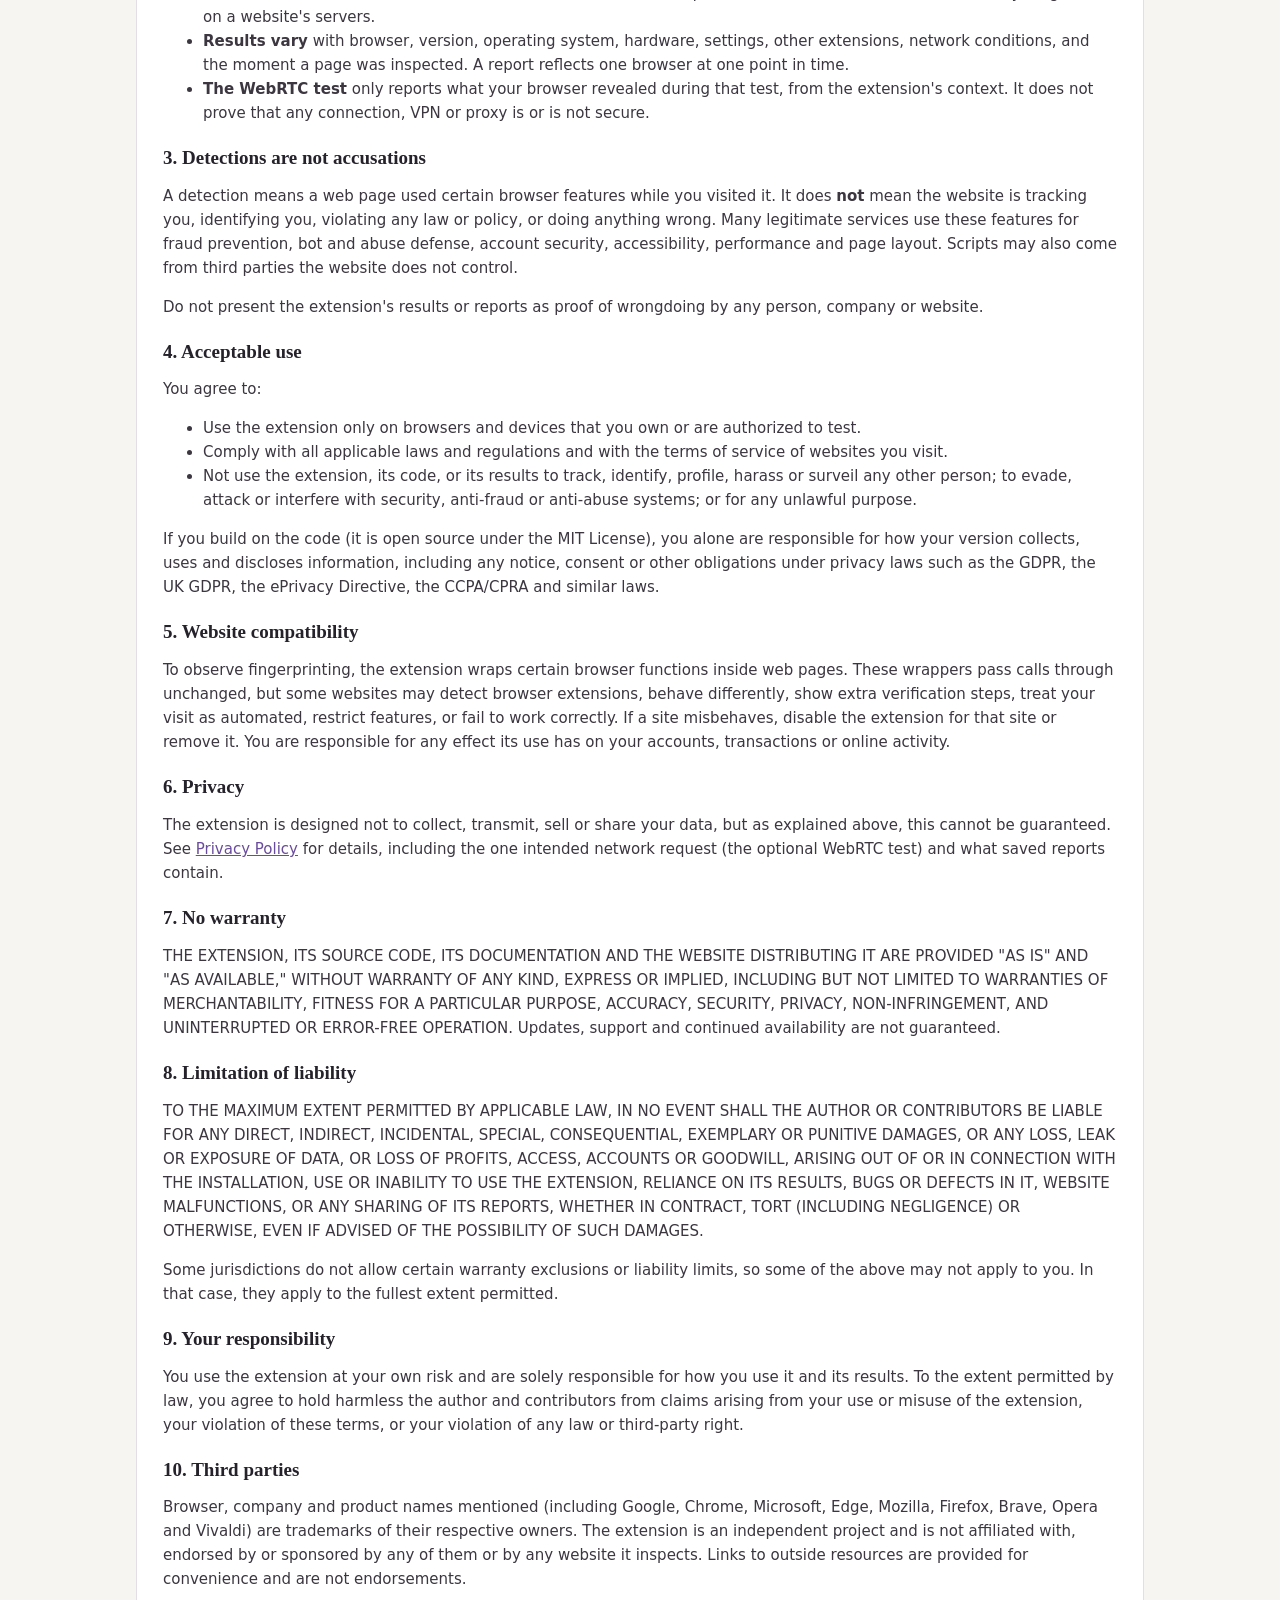
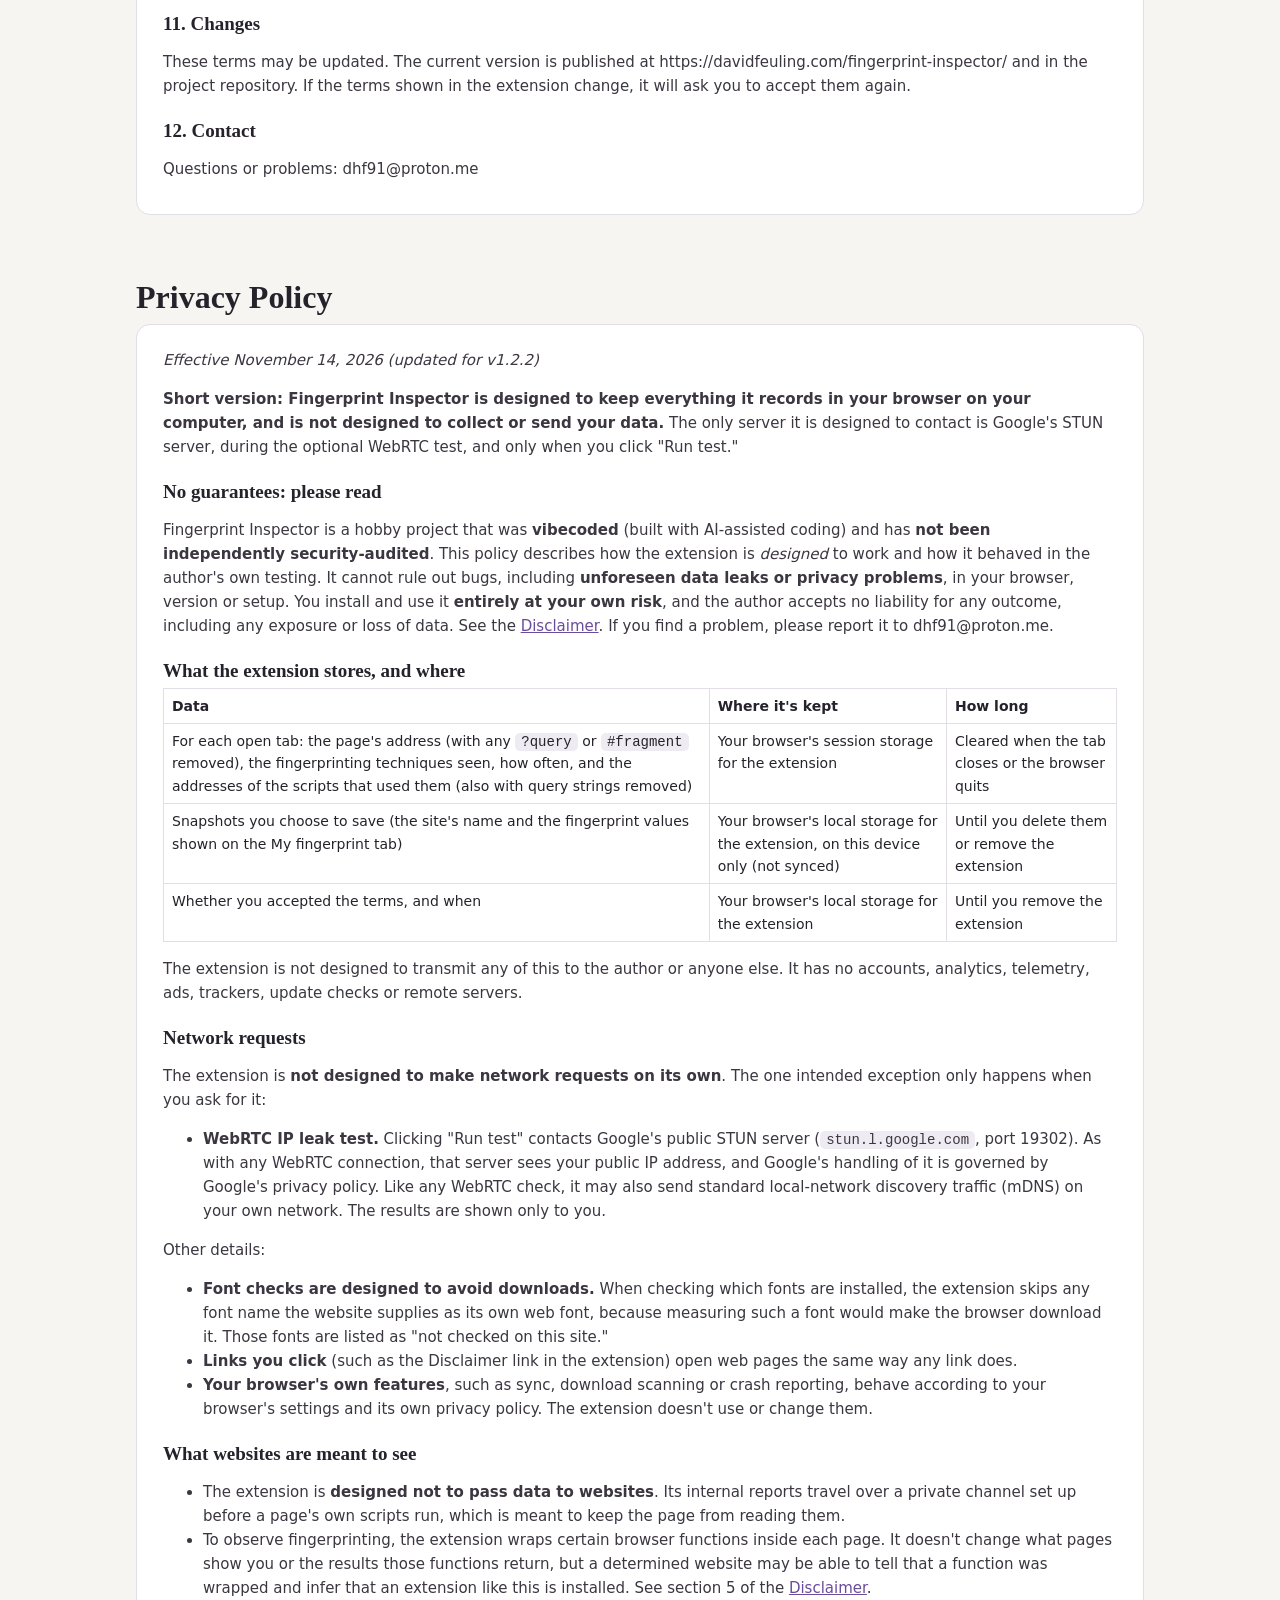
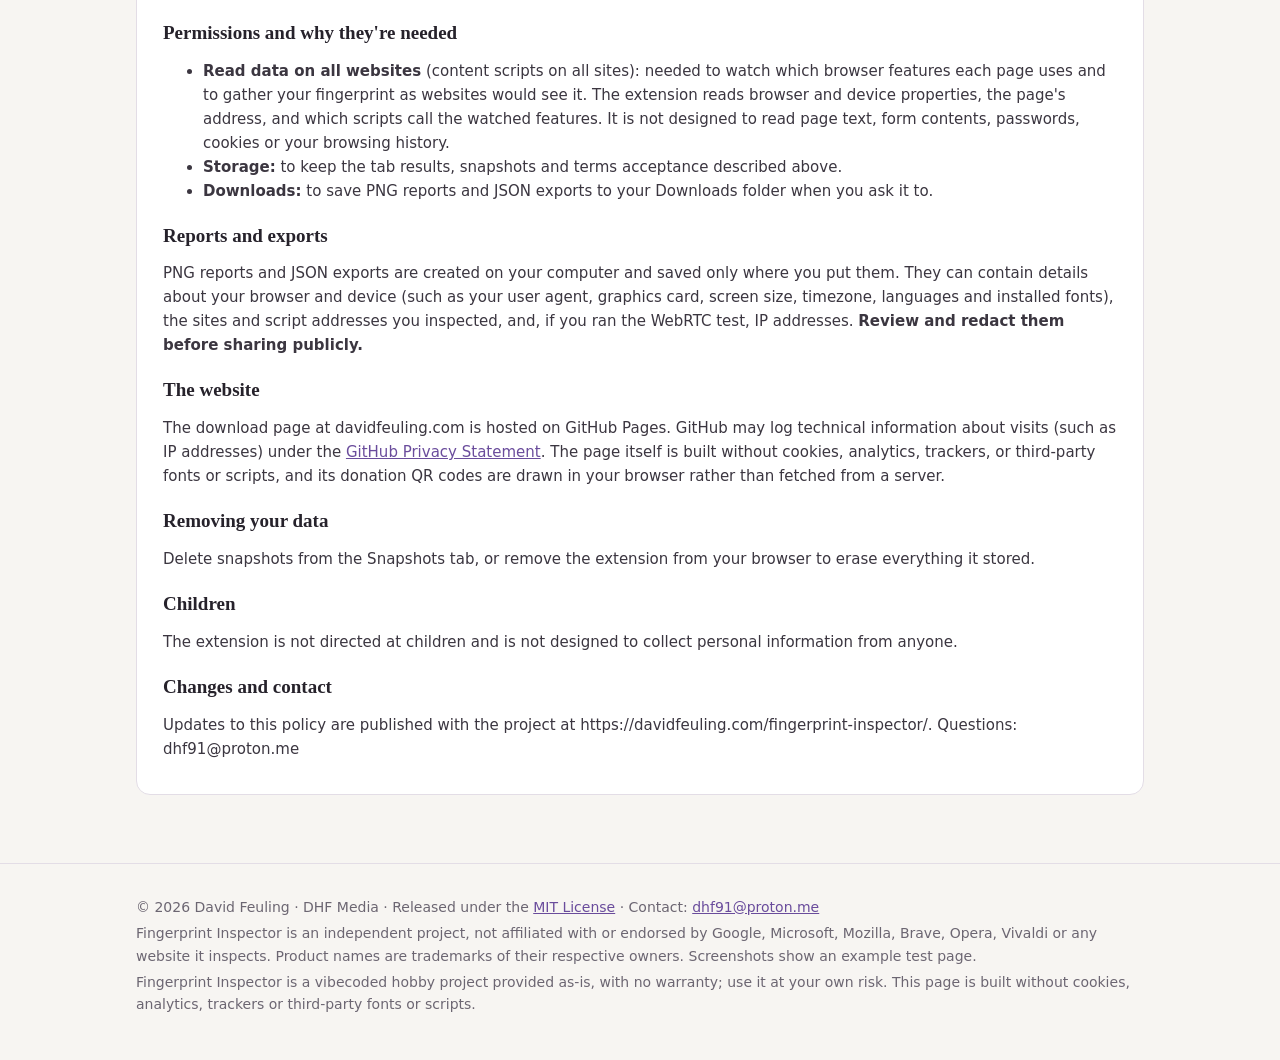
==== commit 967d259d: "v1.2.2: replace absolute privacy promises with design-intent wording; add vibecoded / no-liability d" ====
--- a/index.html
+++ b/index.html
@@ -5,7 +5,7 @@
 <meta name="viewport" content="width=device-width, initial-scale=1">
 <meta name="theme-color" content="#efebf3">
 <title>Fingerprint Inspector — David Feuling</title>
-<meta name="description" content="A free, open-source browser extension that shows what fingerprint your browser gives off and which fingerprinting techniques each site uses. Nothing leaves your computer.">
+<meta name="description" content="A free, open-source browser extension that shows what fingerprint your browser gives off and which fingerprinting techniques each site uses. A vibecoded hobby project: estimates only, use at your own risk.">
 <meta name="referrer" content="no-referrer">
 <link rel="icon" href="images/icon.png">
 <style>
@@ -30,6 +30,7 @@
   .kicker { color: var(--accent); font-weight: 600; letter-spacing: .14em; text-transform: uppercase; font-size: 12px; }
   h1 { font-size: clamp(38px, 6.5vw, 64px); margin: 8px 0 14px; }
   .lede { color: var(--muted); font-size: 18px; margin: 0 0 20px; max-width: 560px; }
+  .vibe-note { font-size: 14px; color: #6b4b12; background: var(--warn-bg); border: 1px solid var(--warn-line); border-radius: 10px; padding: 9px 13px; margin: 0 0 18px; max-width: 560px; }
   .chips { display: flex; flex-wrap: wrap; gap: 8px; margin-bottom: 26px; }
   .chip { font-size: 13px; font-weight: 600; padding: 5px 12px; border-radius: 999px; background: rgba(255,255,255,.7); border: 1px solid var(--line); color: var(--muted); }
   .btn { display: inline-block; font-weight: 600; font-size: 16px; padding: 12px 24px; border-radius: 999px; background: var(--accent); color: #fff; text-decoration: none; border: 0; cursor: pointer; box-shadow: 0 0 0 4px rgba(106,76,156,.16), 0 6px 16px rgba(60,40,90,.18); }
@@ -117,13 +118,14 @@
 
 <header class="hero"><div class="wrap hero-grid">
   <div>
-    <div class="kicker">Browser extension · v1.2.1</div>
+    <div class="kicker">Browser extension · v1.2.2</div>
     <h1>Fingerprint Inspector</h1>
     <p class="lede">See the "fingerprint" your browser gives off to every website, and watch which fingerprinting techniques each site actually uses on you.</p>
+    <p class="vibe-note"><b>Heads up:</b> this is a vibecoded hobby project (built with AI-assisted coding) and hasn't been professionally security-audited. Unforeseen bugs, including data leaks, are possible. Use it at your own risk.</p>
     <div class="chips">
       <span class="chip">Free &amp; open source</span>
       <span class="chip">Chrome · Edge · Brave · Firefox</span>
-      <span class="chip">Nothing leaves your computer</span>
+      <span class="chip">Designed to keep data local</span>
     </div>
     <a class="btn" href="#download">Download</a><a class="btn ghost" href="#how">How it works</a>
     <details class="support" id="support" hidden>
@@ -172,13 +174,14 @@
 <section id="download">
   <h2>Download</h2>
   <div class="download-box">
-    <p class="meta">Version 1.2.1 · 64 KB zip · For Chrome, Edge, Brave, Opera and Vivaldi, and Firefox 128 or newer · MIT License</p>
-    <div class="callout">Results are <b>estimates, not proof</b>. A detection shows which browser features a page used, <b>not why</b>; many uses are legitimate. The extension is provided <b>as-is, with no warranty</b>. Please read the <a href="#disclaimer">Disclaimer</a> and <a href="#privacy">Privacy Policy</a> below.</div>
+    <p class="meta">Version 1.2.2 · 66 KB zip · For Chrome, Edge, Brave, Opera and Vivaldi, and Firefox 128 or newer · MIT License</p>
+    <div class="callout"><b>Vibecoded, not audited.</b> This hobby project was built with AI-assisted coding and has not been independently security-audited. It is <b>designed</b> to keep your data on your computer, but bugs, including <b>unforeseen data leaks</b>, may exist. Use is <b>entirely at your own risk</b>; the author accepts <b>no liability</b>.<br><br>Results are <b>estimates, not proof</b>. A detection shows which browser features a page used, <b>not why</b>; many uses are legitimate. The extension is provided <b>as-is, with no warranty</b>. Please read the <a href="#disclaimer">Disclaimer</a> and <a href="#privacy">Privacy Policy</a> below.</div>
     <label class="agree"><input type="checkbox" id="agree-terms"> <span>I have read and agree to the Disclaimer and Terms of Use, and I understand the extension is provided as-is, without warranty, and that I use it at my own risk.</span></label>
+    <label class="agree"><input type="checkbox" id="agree-risk"> <span>I understand this extension was vibecoded and has not been professionally audited, that it may contain bugs including unforeseen data leaks, and that I install and use it entirely at my own risk, with no liability for the author.</span></label>
     <label class="agree"><input type="checkbox" id="agree-use"> <span>I will use it only on browsers and devices I own or am authorized to test, in line with applicable laws and website terms.</span></label>
     <div class="download-row">
-      <a class="btn" id="download-btn" role="button" aria-disabled="true" tabindex="0">Download v1.2.1</a>
-      <span class="small" id="download-hint">Tick both boxes to enable the download.</span>
+      <a class="btn" id="download-btn" role="button" aria-disabled="true" tabindex="0">Download v1.2.2</a>
+      <span class="small" id="download-hint">Tick all three boxes to enable the download.</span>
     </div>
     <p class="small" style="margin-top:16px">Prefer to read the code first? The full source is on <a href="https://github.com/DHFM91/fingerprint-inspector" target="_blank" rel="noopener">GitHub</a>.</p>
   </div>
@@ -218,7 +221,9 @@
   <details class="faq"><summary>Does a detection mean a site is tracking me?</summary>
     <p>Not necessarily. It means the page used browser features that fingerprinting relies on. Many sites use them for fraud prevention, bot and abuse defense, account security or layout, and scripts may come from third parties the site doesn't control.</p></details>
   <details class="faq"><summary>Is my data sent anywhere?</summary>
-    <p>No. Everything stays in your browser. The only network request is the optional WebRTC test, which contacts Google's public STUN server when you click it. See the <a href="#privacy">Privacy Policy</a>.</p></details>
+    <p>It isn't designed to send any. It's built to keep everything in your browser, and the only server it's designed to contact is Google's public STUN server, during the optional WebRTC test you start yourself. Because it was vibecoded and hasn't been professionally audited, unforeseen leaks can't be ruled out. See the <a href="#privacy">Privacy Policy</a>.</p></details>
+  <details class="faq"><summary>Who made this, and has it been audited?</summary>
+    <p>It's a personal hobby project by David Feuling, vibecoded with AI-assisted coding. It was tested by its author but has not been reviewed by an independent security professional. The source is public so anyone can inspect it. If you find a problem, please email dhf91@proton.me.</p></details>
   <details class="faq"><summary>Could having it installed make my browser stand out?</summary>
     <p>Possibly. The extension watches browser functions as pages use them, and some sites can detect that kind of change. If a site behaves oddly or asks for extra verification, disable the extension for that site.</p></details>
   <details class="faq"><summary>How accurate is the "very identifying" rating?</summary>
@@ -229,8 +234,10 @@
 
 <section id="disclaimer">
   <h2>Disclaimer and Terms of Use</h2>
-  <div class="legal"><p><em>Effective November 14, 2026</em></p>
+  <div class="legal"><p><em>Effective November 14, 2026 (updated for v1.2.2)</em></p>
 <p>Fingerprint Inspector ("the extension") is a free, open-source browser extension by David Feuling (DHF Media) that shows what a web browser reveals to websites and which fingerprinting-related browser features a web page uses. By installing or using the extension, or the website and files that distribute it, you agree to these terms. If you do not agree, do not install or use it.</p>
+<h2>Read this first: vibecoded software, no guarantees</h2>
+<p>Fingerprint Inspector is a hobby project that was <strong>vibecoded</strong>, meaning it was built with AI-assisted coding rather than by a professional security team. It has <strong>not been independently security-audited</strong>. Although it was tested, it may contain bugs, including <strong>unforeseen data leaks, privacy problems or security flaws</strong>, and descriptions of how it works (including the Privacy Policy) describe its intended design and the author's own testing, not a guarantee. <strong>Installing and using it is entirely at your own risk, and the author accepts no liability for any resulting harm, including any exposure, leak or loss of data.</strong> If those risks aren't acceptable to you, do not install it.</p>
 <h2>1. Not professional advice</h2>
 <p>The extension and its documentation are for general education and personal curiosity only. Nothing it shows, and nothing in its reports or documentation, is legal, security, privacy, compliance or technical advice. For decisions that matter (legal compliance, security assessments, privacy obligations, disputes), consult a qualified professional.</p>
 <h2>2. Accuracy and limitations</h2>
@@ -257,11 +264,11 @@
 <h2>5. Website compatibility</h2>
 <p>To observe fingerprinting, the extension wraps certain browser functions inside web pages. These wrappers pass calls through unchanged, but some websites may detect browser extensions, behave differently, show extra verification steps, treat your visit as automated, restrict features, or fail to work correctly. If a site misbehaves, disable the extension for that site or remove it. You are responsible for any effect its use has on your accounts, transactions or online activity.</p>
 <h2>6. Privacy</h2>
-<p>The extension does not collect, transmit, sell or share your data. See <a href="#privacy">Privacy Policy</a> for details, including the one optional network request (the WebRTC test) and what saved reports contain.</p>
+<p>The extension is designed not to collect, transmit, sell or share your data, but as explained above, this cannot be guaranteed. See <a href="#privacy">Privacy Policy</a> for details, including the one intended network request (the optional WebRTC test) and what saved reports contain.</p>
 <h2>7. No warranty</h2>
-<p>THE EXTENSION, ITS SOURCE CODE, ITS DOCUMENTATION AND THE WEBSITE DISTRIBUTING IT ARE PROVIDED "AS IS" AND "AS AVAILABLE," WITHOUT WARRANTY OF ANY KIND, EXPRESS OR IMPLIED, INCLUDING BUT NOT LIMITED TO WARRANTIES OF MERCHANTABILITY, FITNESS FOR A PARTICULAR PURPOSE, ACCURACY, NON-INFRINGEMENT, AND UNINTERRUPTED OR ERROR-FREE OPERATION. Updates, support and continued availability are not guaranteed.</p>
+<p>THE EXTENSION, ITS SOURCE CODE, ITS DOCUMENTATION AND THE WEBSITE DISTRIBUTING IT ARE PROVIDED "AS IS" AND "AS AVAILABLE," WITHOUT WARRANTY OF ANY KIND, EXPRESS OR IMPLIED, INCLUDING BUT NOT LIMITED TO WARRANTIES OF MERCHANTABILITY, FITNESS FOR A PARTICULAR PURPOSE, ACCURACY, SECURITY, PRIVACY, NON-INFRINGEMENT, AND UNINTERRUPTED OR ERROR-FREE OPERATION. Updates, support and continued availability are not guaranteed.</p>
 <h2>8. Limitation of liability</h2>
-<p>TO THE MAXIMUM EXTENT PERMITTED BY APPLICABLE LAW, IN NO EVENT SHALL THE AUTHOR OR CONTRIBUTORS BE LIABLE FOR ANY DIRECT, INDIRECT, INCIDENTAL, SPECIAL, CONSEQUENTIAL, EXEMPLARY OR PUNITIVE DAMAGES, OR ANY LOSS OF DATA, PROFITS, ACCESS, ACCOUNTS OR GOODWILL, ARISING OUT OF OR IN CONNECTION WITH THE INSTALLATION, USE OR INABILITY TO USE THE EXTENSION, RELIANCE ON ITS RESULTS, WEBSITE MALFUNCTIONS, OR ANY SHARING OF ITS REPORTS, WHETHER IN CONTRACT, TORT (INCLUDING NEGLIGENCE) OR OTHERWISE, EVEN IF ADVISED OF THE POSSIBILITY OF SUCH DAMAGES.</p>
+<p>TO THE MAXIMUM EXTENT PERMITTED BY APPLICABLE LAW, IN NO EVENT SHALL THE AUTHOR OR CONTRIBUTORS BE LIABLE FOR ANY DIRECT, INDIRECT, INCIDENTAL, SPECIAL, CONSEQUENTIAL, EXEMPLARY OR PUNITIVE DAMAGES, OR ANY LOSS, LEAK OR EXPOSURE OF DATA, OR LOSS OF PROFITS, ACCESS, ACCOUNTS OR GOODWILL, ARISING OUT OF OR IN CONNECTION WITH THE INSTALLATION, USE OR INABILITY TO USE THE EXTENSION, RELIANCE ON ITS RESULTS, BUGS OR DEFECTS IN IT, WEBSITE MALFUNCTIONS, OR ANY SHARING OF ITS REPORTS, WHETHER IN CONTRACT, TORT (INCLUDING NEGLIGENCE) OR OTHERWISE, EVEN IF ADVISED OF THE POSSIBILITY OF SUCH DAMAGES.</p>
 <p>Some jurisdictions do not allow certain warranty exclusions or liability limits, so some of the above may not apply to you. In that case, they apply to the fullest extent permitted.</p>
 <h2>9. Your responsibility</h2>
 <p>You use the extension at your own risk and are solely responsible for how you use it and its results. To the extent permitted by law, you agree to hold harmless the author and contributors from claims arising from your use or misuse of the extension, your violation of these terms, or your violation of any law or third-party right.</p>
@@ -275,8 +282,10 @@
 
 <section id="privacy">
   <h2>Privacy Policy</h2>
-  <div class="legal"><p><em>Effective November 14, 2026</em></p>
-<p><strong>Short version: Fingerprint Inspector collects nothing and sends nothing anywhere.</strong> Everything it records stays in your browser on your computer. The only time it contacts any server is the optional WebRTC test, and only when you click "Run test."</p>
+  <div class="legal"><p><em>Effective November 14, 2026 (updated for v1.2.2)</em></p>
+<p><strong>Short version: Fingerprint Inspector is designed to keep everything it records in your browser on your computer, and is not designed to collect or send your data.</strong> The only server it is designed to contact is Google's STUN server, during the optional WebRTC test, and only when you click "Run test."</p>
+<h2>No guarantees: please read</h2>
+<p>Fingerprint Inspector is a hobby project that was <strong>vibecoded</strong> (built with AI-assisted coding) and has <strong>not been independently security-audited</strong>. This policy describes how the extension is <em>designed</em> to work and how it behaved in the author's own testing. It cannot rule out bugs, including <strong>unforeseen data leaks or privacy problems</strong>, in your browser, version or setup. You install and use it <strong>entirely at your own risk</strong>, and the author accepts no liability for any outcome, including any exposure or loss of data. See the <a href="#disclaimer">Disclaimer</a>. If you find a problem, please report it to dhf91@proton.me.</p>
 <h2>What the extension stores, and where</h2>
 <table>
 <thead>
@@ -304,37 +313,37 @@
 </tr>
 </tbody>
 </table>
-<p>None of this is transmitted to the author or anyone else. There are no accounts, analytics, telemetry, ads, trackers, update checks or remote servers.</p>
+<p>The extension is not designed to transmit any of this to the author or anyone else. It has no accounts, analytics, telemetry, ads, trackers, update checks or remote servers.</p>
 <h2>Network requests</h2>
-<p>The extension's code makes <strong>no network requests on its own</strong>, with one exception that only happens when you ask for it:</p>
+<p>The extension is <strong>not designed to make network requests on its own</strong>. The one intended exception only happens when you ask for it:</p>
 <ul>
 <li><strong>WebRTC IP leak test.</strong> Clicking "Run test" contacts Google's public STUN server (<code>stun.l.google.com</code>, port 19302). As with any WebRTC connection, that server sees your public IP address, and Google's handling of it is governed by Google's privacy policy. Like any WebRTC check, it may also send standard local-network discovery traffic (mDNS) on your own network. The results are shown only to you.</li>
 </ul>
 <p>Other details:</p>
 <ul>
-<li><strong>Font checks never download anything.</strong> When checking which fonts are installed, the extension skips any font name the website supplies as its own web font, because measuring such a font would make the browser download it. Those fonts are listed as "not checked on this site."</li>
+<li><strong>Font checks are designed to avoid downloads.</strong> When checking which fonts are installed, the extension skips any font name the website supplies as its own web font, because measuring such a font would make the browser download it. Those fonts are listed as "not checked on this site."</li>
 <li><strong>Links you click</strong> (such as the Disclaimer link in the extension) open web pages the same way any link does.</li>
 <li><strong>Your browser's own features</strong>, such as sync, download scanning or crash reporting, behave according to your browser's settings and its own privacy policy. The extension doesn't use or change them.</li>
 </ul>
-<h2>What websites can and can't see</h2>
-<ul>
-<li>Websites receive <strong>no data from the extension</strong>. Its internal reports travel over a private channel that is set up before a page's own scripts run, so the page can't read them.</li>
+<h2>What websites are meant to see</h2>
+<ul>
+<li>The extension is <strong>designed not to pass data to websites</strong>. Its internal reports travel over a private channel set up before a page's own scripts run, which is meant to keep the page from reading them.</li>
 <li>To observe fingerprinting, the extension wraps certain browser functions inside each page. It doesn't change what pages show you or the results those functions return, but a determined website may be able to tell that a function was wrapped and infer that an extension like this is installed. See section 5 of the <a href="#disclaimer">Disclaimer</a>.</li>
 </ul>
 <h2>Permissions and why they're needed</h2>
 <ul>
-<li><strong>Read data on all websites</strong> (content scripts on all sites): needed to watch which browser features each page uses and to gather your fingerprint as websites would see it. The extension reads browser and device properties, the page's address, and which scripts call the watched features. It does not read page text, form contents, passwords, cookies or your browsing history.</li>
+<li><strong>Read data on all websites</strong> (content scripts on all sites): needed to watch which browser features each page uses and to gather your fingerprint as websites would see it. The extension reads browser and device properties, the page's address, and which scripts call the watched features. It is not designed to read page text, form contents, passwords, cookies or your browsing history.</li>
 <li><strong>Storage:</strong> to keep the tab results, snapshots and terms acceptance described above.</li>
 <li><strong>Downloads:</strong> to save PNG reports and JSON exports to your Downloads folder when you ask it to.</li>
 </ul>
 <h2>Reports and exports</h2>
 <p>PNG reports and JSON exports are created on your computer and saved only where you put them. They can contain details about your browser and device (such as your user agent, graphics card, screen size, timezone, languages and installed fonts), the sites and script addresses you inspected, and, if you ran the WebRTC test, IP addresses. <strong>Review and redact them before sharing publicly.</strong></p>
 <h2>The website</h2>
-<p>The download page at davidfeuling.com is hosted on GitHub Pages. GitHub may log technical information about visits (such as IP addresses) under the <a href="https://docs.github.com/en/site-policy/privacy-policies/github-general-privacy-statement">GitHub Privacy Statement</a>. The page itself sets no cookies and loads no analytics, trackers, or third-party fonts or scripts. Its donation QR codes are drawn in your browser, not fetched from a server.</p>
+<p>The download page at davidfeuling.com is hosted on GitHub Pages. GitHub may log technical information about visits (such as IP addresses) under the <a href="https://docs.github.com/en/site-policy/privacy-policies/github-general-privacy-statement">GitHub Privacy Statement</a>. The page itself is built without cookies, analytics, trackers, or third-party fonts or scripts, and its donation QR codes are drawn in your browser rather than fetched from a server.</p>
 <h2>Removing your data</h2>
 <p>Delete snapshots from the Snapshots tab, or remove the extension from your browser to erase everything it stored.</p>
 <h2>Children</h2>
-<p>The extension is not directed at children and collects no personal information from anyone.</p>
+<p>The extension is not directed at children and is not designed to collect personal information from anyone.</p>
 <h2>Changes and contact</h2>
 <p>Updates to this policy are published with the project at https://davidfeuling.com/fingerprint-inspector/. Questions: dhf91@proton.me</p></div>
 </section>
@@ -344,7 +353,7 @@
 <footer><div class="wrap">
   <p>© 2026 David Feuling · DHF Media · Released under the <a href="LICENSE">MIT License</a> · Contact: <a href="mailto:dhf91@proton.me">dhf91@proton.me</a></p>
   <p>Fingerprint Inspector is an independent project, not affiliated with or endorsed by Google, Microsoft, Mozilla, Brave, Opera, Vivaldi or any website it inspects. Product names are trademarks of their respective owners. Screenshots show an example test page.</p>
-  <p>This page uses no cookies, analytics, trackers or third-party fonts or scripts.</p>
+  <p>Fingerprint Inspector is a vibecoded hobby project provided as-is, with no warranty; use it at your own risk. This page is built without cookies, analytics, trackers or third-party fonts or scripts.</p>
 </div></footer>
 
 <script src="js/support.js"></script>
@@ -353,18 +362,20 @@
   (function () {
     var terms = document.getElementById("agree-terms");
     var use = document.getElementById("agree-use");
+    var risk = document.getElementById("agree-risk");
     var btn = document.getElementById("download-btn");
     var hint = document.getElementById("download-hint");
-    var FILE = "downloads/fingerprint-inspector-v1.2.1.zip";
+    var FILE = "downloads/fingerprint-inspector-v1.2.2.zip";
     function update() {
-      var ok = terms.checked && use.checked;
+      var ok = terms.checked && use.checked && risk.checked;
       btn.setAttribute("aria-disabled", ok ? "false" : "true");
       if (ok) { btn.href = FILE; btn.setAttribute("download", ""); hint.textContent = "Thanks. Install steps are below."; }
-      else { btn.removeAttribute("href"); btn.removeAttribute("download"); hint.textContent = "Tick both boxes to enable the download."; }
+      else { btn.removeAttribute("href"); btn.removeAttribute("download"); hint.textContent = "Tick all three boxes to enable the download."; }
     }
     terms.addEventListener("change", update);
     use.addEventListener("change", update);
-    btn.addEventListener("click", function (e) { if (btn.getAttribute("aria-disabled") === "true") { e.preventDefault(); hint.textContent = "Please tick both boxes first."; } });
+    risk.addEventListener("change", update);
+    btn.addEventListener("click", function (e) { if (btn.getAttribute("aria-disabled") === "true") { e.preventDefault(); hint.textContent = "Please tick all three boxes first."; } });
     update();
   })();
 </script>
